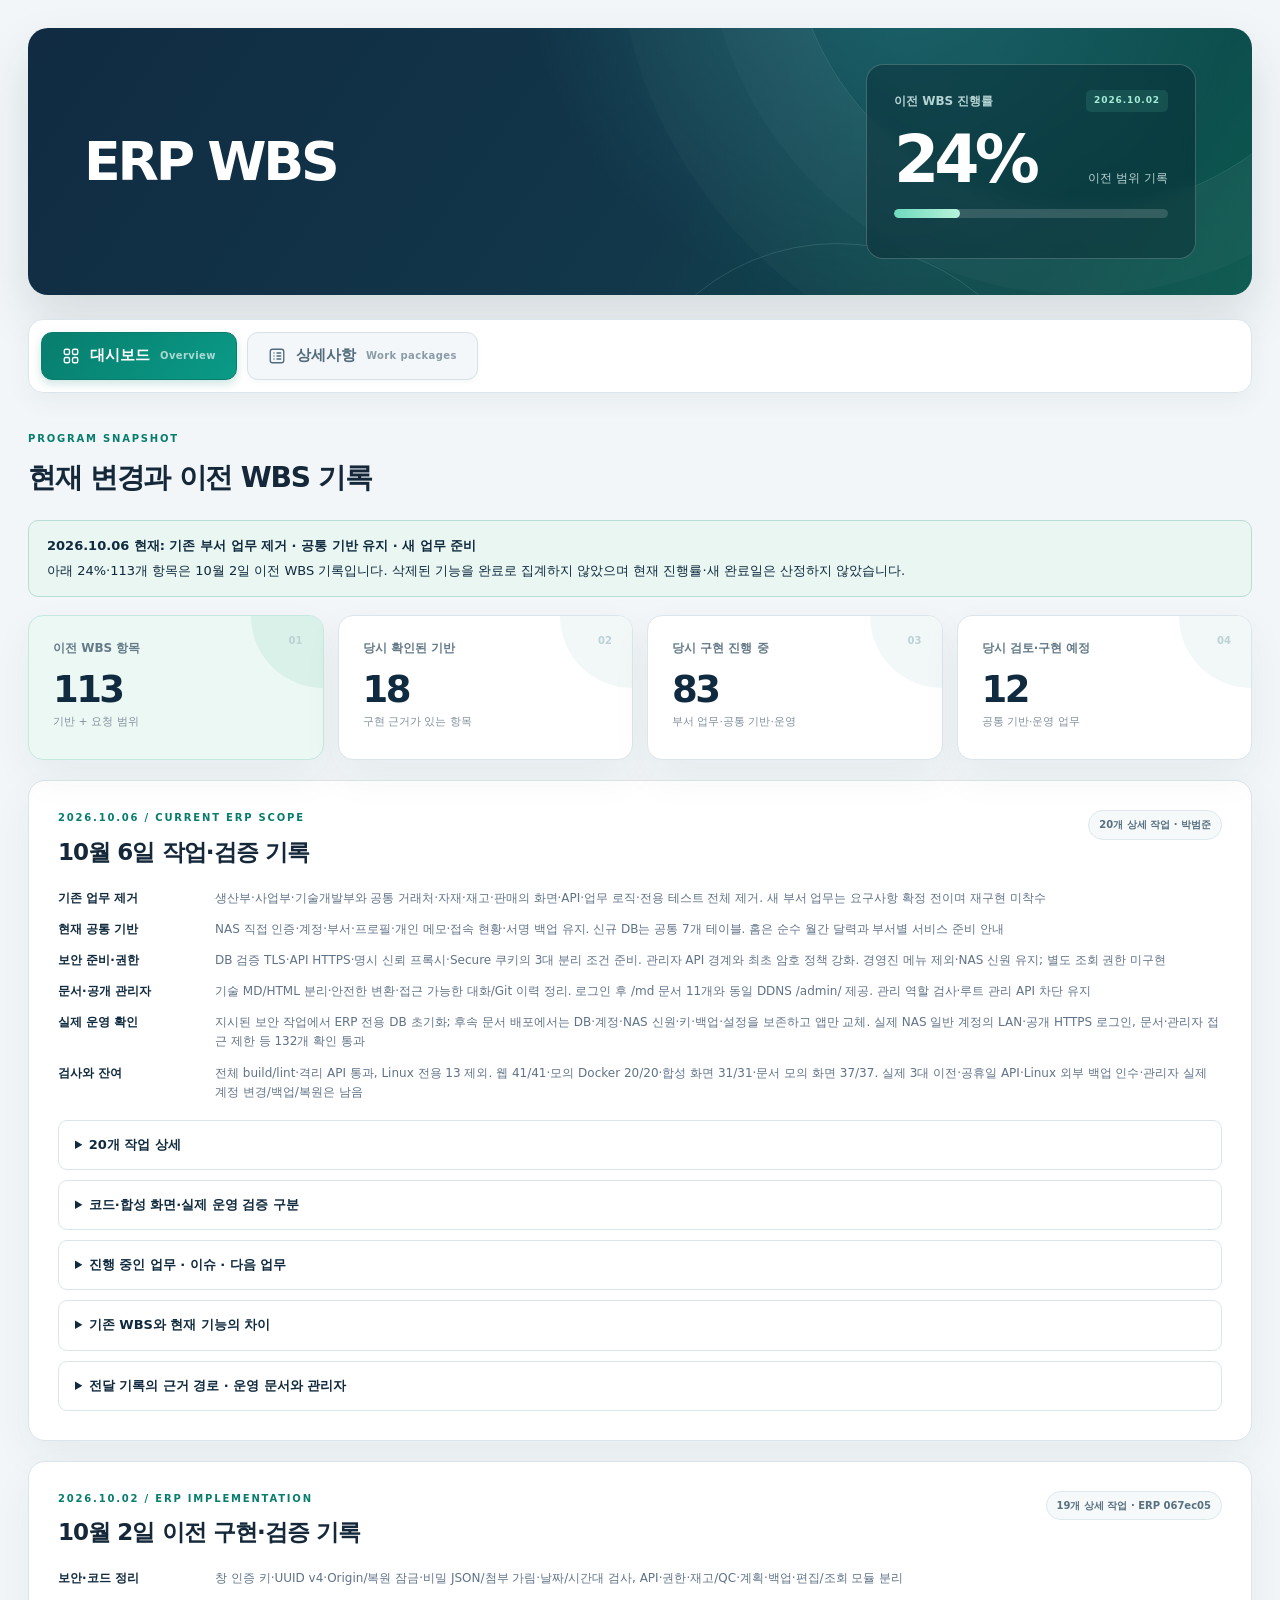
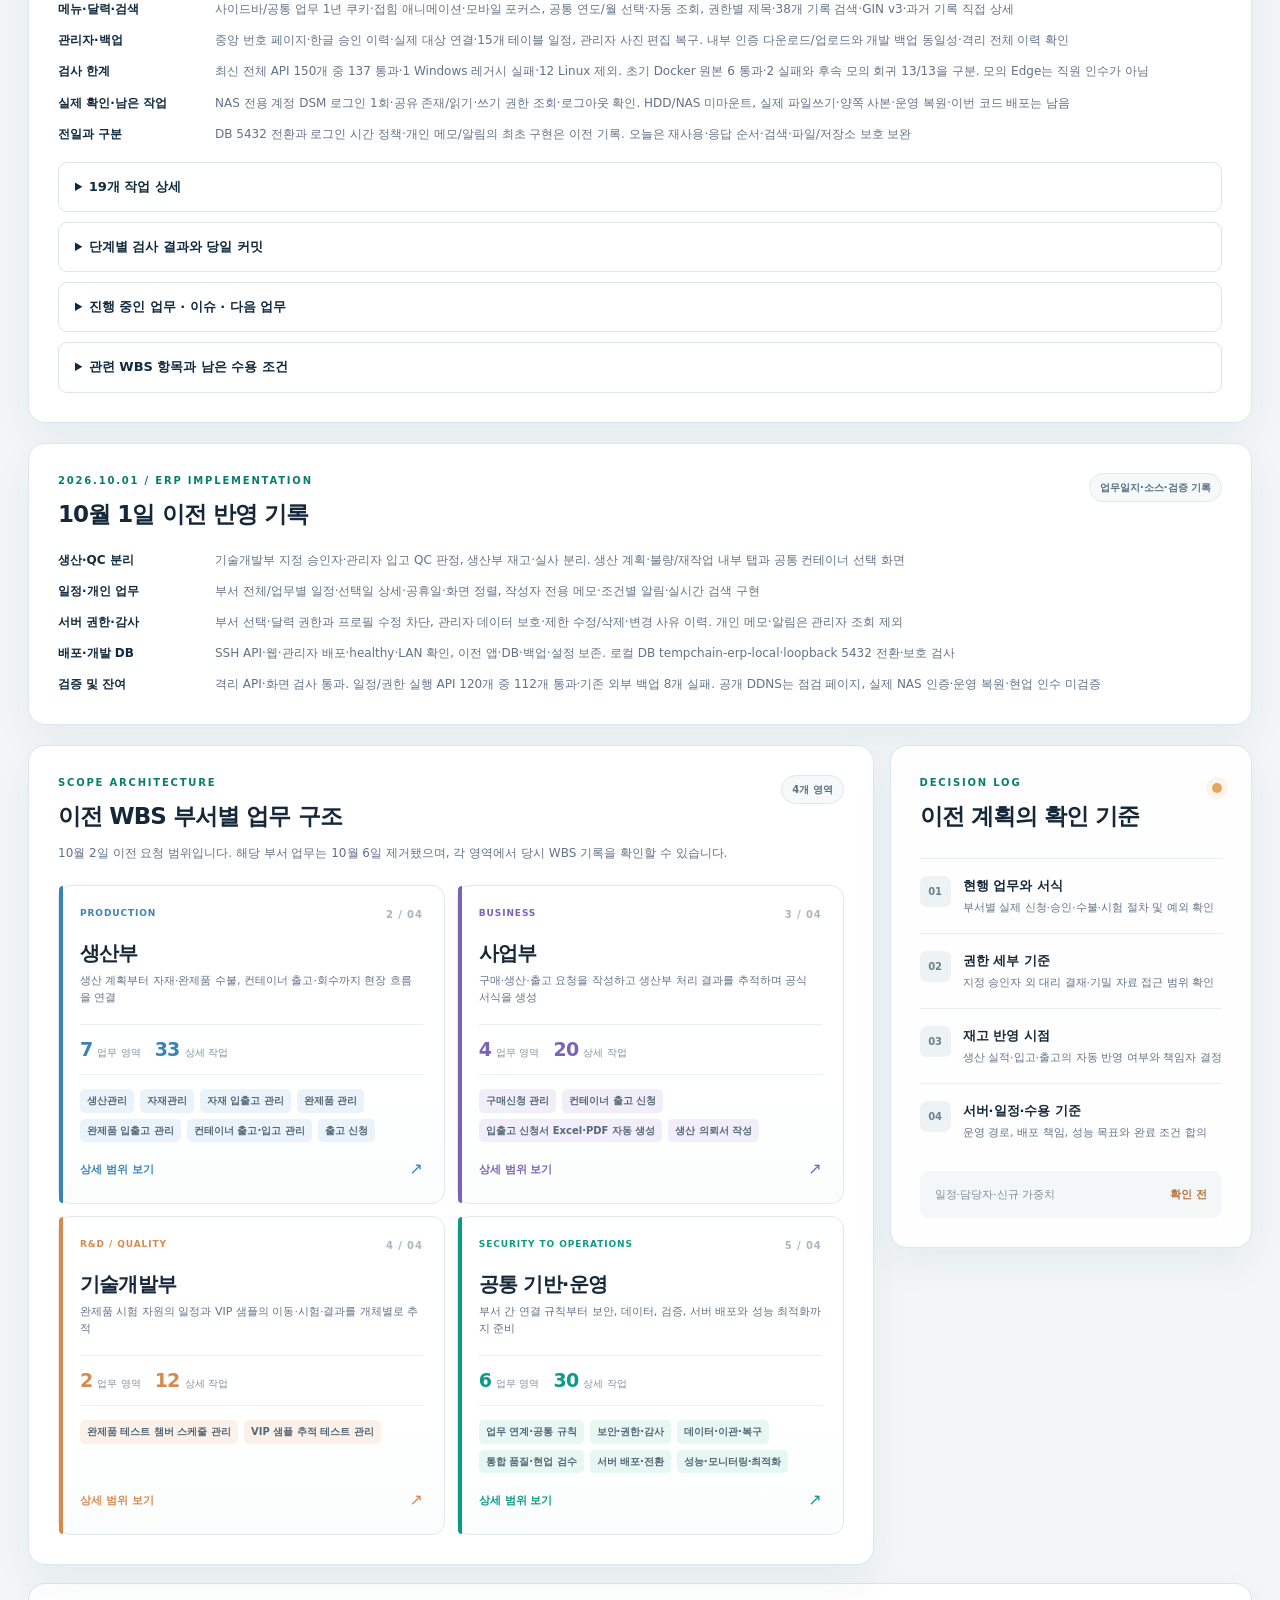
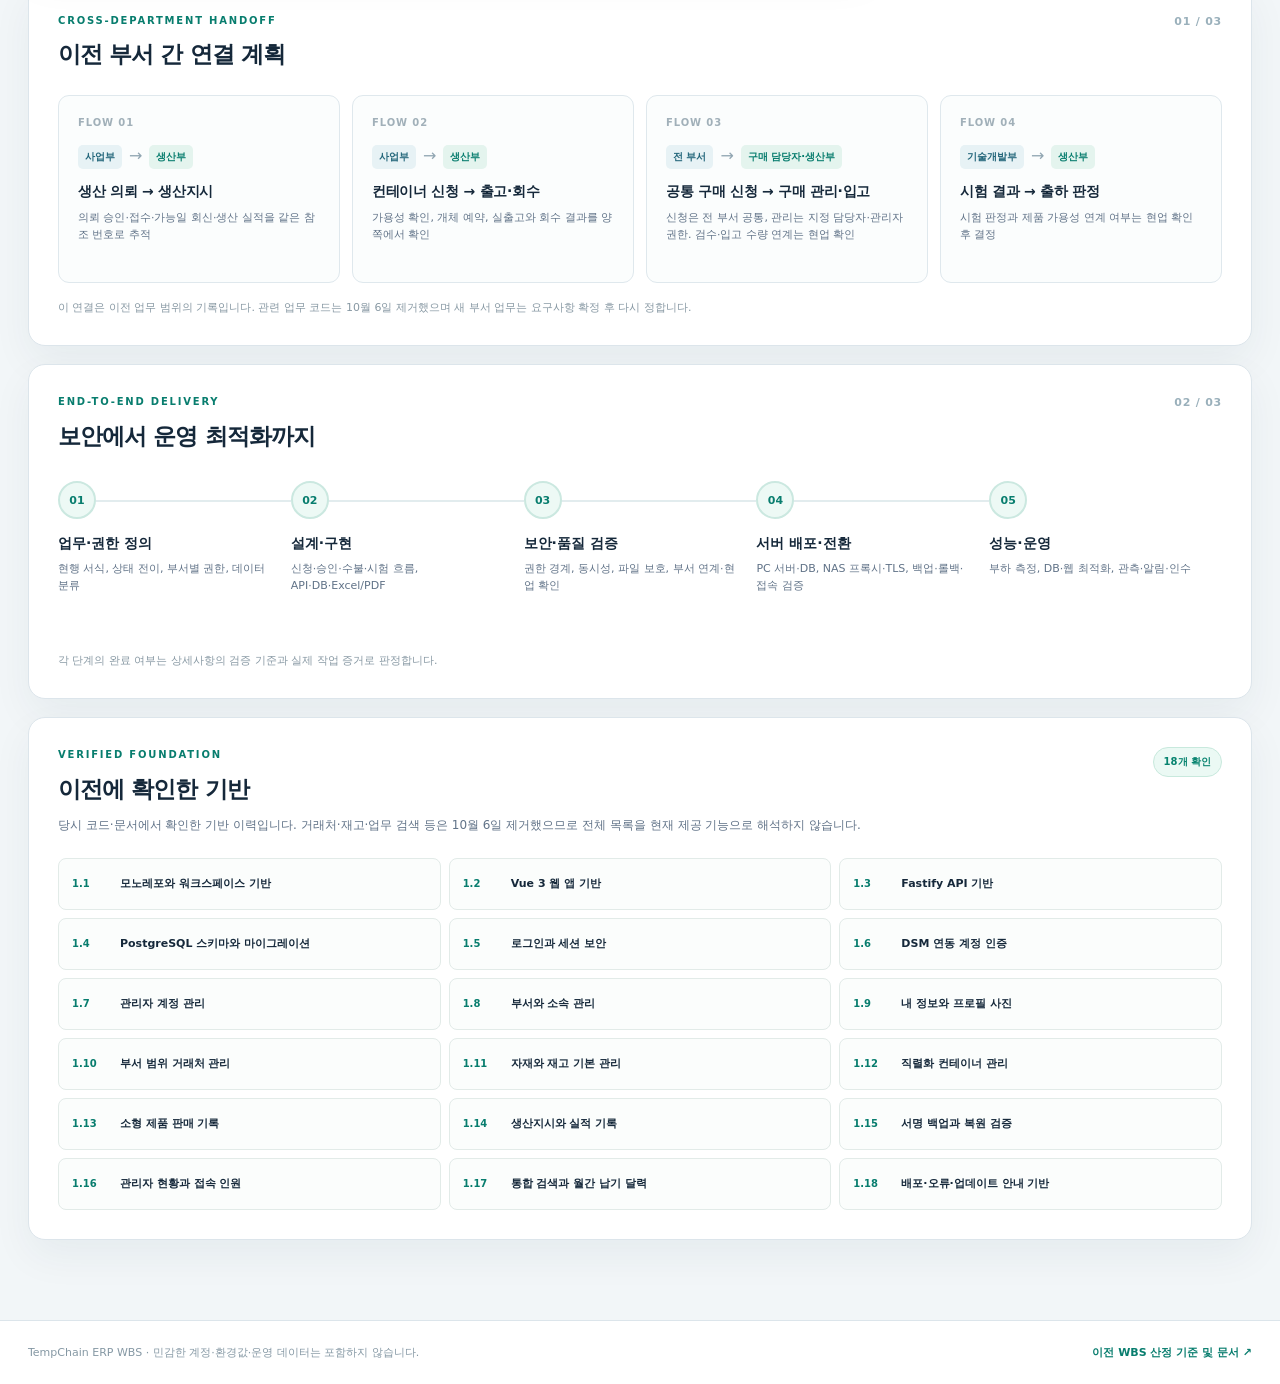
==== index.html @ 0f06e083 "Remove WBS top header and date rendering" ====
<!doctype html>
<html lang="ko">
<head>
  <meta charset="UTF-8">
  <meta name="viewport" content="width=device-width, initial-scale=1.0">
  <meta name="description" content="TempChain ERP WBS: 10월 6일 현재 공통 기능, 업무 제거, 보안·문서·공개 운영 검증과 이전 구축 이력">
  <title>TempChain ERP | ERP WBS</title>
  <link rel="stylesheet" href="./css/wbs.css">
  <style>
    .hero-copy { align-self: center; }
    .scope-change { margin: 0 0 18px; padding: 14px 18px; border: 1px solid #b9ddd4; border-radius: 10px; background: #e9f6f1; color: var(--navy); font-size: 13px; line-height: 1.7; }
    .scope-change strong { display: block; margin-bottom: 3px; }
    .october-record { display: grid; gap: 10px; margin-top: 18px; min-width: 0; }
    .october-record details { min-width: 0; border: 1px solid var(--line); border-radius: 9px; }
    .october-record summary { padding: 14px 16px; color: var(--navy); font-size: 13px; font-weight: 700; cursor: pointer; overflow-wrap: anywhere; }
    .october-record summary:hover { background: var(--canvas); }
    .october-record details[open] > summary { border-bottom: 1px solid var(--line); background: var(--canvas); }
    .october-record .record-body { min-width: 0; padding: 16px; color: var(--muted); font-size: 13px; line-height: 1.8; overflow-wrap: anywhere; }
    .october-record .record-task + .record-task { margin-top: 10px; }
    .october-record h2, .october-record h3 { margin: 22px 0 12px; color: var(--navy); font-size: 16px; }
    .october-record .record-body > :first-child { margin-top: 0; }
    .october-record ul, .october-record ol { padding-left: 22px; }
    .october-record li { margin: 7px 0; }
    .october-record code { padding: 2px 4px; border-radius: 4px; background: var(--canvas); font-size: .9em; }
    .october-record .record-table { max-width: 100%; overflow-x: auto; margin: 16px 0; border: 1px solid var(--line); border-radius: 6px; }
    .october-record table { width: 100%; min-width: 640px; border-collapse: collapse; }
    .october-record th, .october-record td { padding: 10px 12px; text-align: left; vertical-align: top; border-bottom: 1px solid var(--line); }
    .october-record th { background: var(--canvas); color: var(--navy); }
    @media (max-width: 600px) { .update-panel .panel-heading { flex-wrap: wrap; gap: 12px; } .october-record .record-body { padding: 12px; } .october-record summary { padding: 13px 12px; } }
  </style>
</head>
<body>
  <main class="shell">
    <section class="hero" aria-labelledby="page-title">
      <div class="hero-copy">
        <h1 id="page-title">ERP WBS</h1>
      </div>
      <div class="hero-progress" aria-label="이전 WBS 진행률 기록" title="2026-10-02 이전 업무 범위의 기록입니다. 10월 6일 기존 부서 업무를 제거했으며 새 요구사항 확정 전까지 현재 진행률을 재산정하지 않습니다.">
        <div class="hero-progress-top"><span>이전 WBS 진행률</span><span class="hero-status">2026.10.02</span></div>
        <div class="hero-progress-value"><strong id="progress-value">24%</strong><span>이전 범위 기록</span></div>
        <div id="progress-track" class="progress-track" role="progressbar" aria-label="10월 2일 이전 WBS 진행률" aria-valuemin="0" aria-valuemax="100" aria-valuenow="24"><span id="progress-bar" style="width: 24%"></span></div>
      </div>
    </section>

    <nav class="tab-nav" aria-label="페이지 탭">
      <div class="tab-list" role="tablist" aria-label="ERP WBS 화면">
        <button id="tab-dashboard" class="tab-button" type="button" role="tab" aria-selected="true" aria-controls="panel-dashboard" tabindex="0" data-tab="dashboard"><svg class="tab-icon" viewBox="0 0 24 24" fill="none" stroke="currentColor" stroke-width="1.8" aria-hidden="true"><rect x="3" y="3" width="7" height="7" rx="2"/><rect x="14" y="3" width="7" height="7" rx="2"/><rect x="3" y="14" width="7" height="7" rx="2"/><rect x="14" y="14" width="7" height="7" rx="2"/></svg>대시보드<span>Overview</span></button>
        <button id="tab-details" class="tab-button" type="button" role="tab" aria-selected="false" aria-controls="panel-details" tabindex="-1" data-tab="details"><svg class="tab-icon" viewBox="0 0 24 24" fill="none" stroke="currentColor" stroke-width="1.8" stroke-linecap="round" aria-hidden="true"><rect x="3" y="3" width="18" height="18" rx="3"/><path d="M8 8h.01M12 8h5M8 12h.01M12 12h5M8 16h.01M12 16h5"/></svg>상세사항<span>Work packages</span></button>
      </div>
    </nav>

    <section id="panel-dashboard" class="tab-panel" role="tabpanel" aria-labelledby="tab-dashboard">
      <div class="section-intro">
        <div><p class="eyebrow">PROGRAM SNAPSHOT</p><h2>현재 변경과 이전 WBS 기록</h2></div>
      </div>
      <div id="current-scope-notice" class="scope-change"><strong>2026.10.06 현재: 기존 부서 업무 제거 · 공통 기반 유지 · 새 업무 준비</strong>아래 24%·113개 항목은 10월 2일 이전 WBS 기록입니다. 삭제된 기능을 완료로 집계하지 않았으며 현재 진행률·새 완료일은 산정하지 않았습니다.</div>
      <section class="metric-grid" aria-label="10월 2일 이전 WBS 수치">
        <article class="metric-card metric-primary"><span class="metric-label">이전 WBS 항목</span><strong id="total-count">113</strong><small>기반 + 요청 범위</small><i aria-hidden="true">01</i></article>
        <article class="metric-card"><span class="metric-label">당시 확인된 기반</span><strong id="done-count">18</strong><small>구현 근거가 있는 항목</small><i aria-hidden="true">02</i></article>
        <article class="metric-card"><span class="metric-label">당시 구현 진행 중</span><strong id="progress-count">83</strong><small>부서 업무·공통 기반·운영</small><i aria-hidden="true">03</i></article>
        <article class="metric-card"><span class="metric-label">당시 검토·구현 예정</span><strong id="planned-count">12</strong><small>공통 기반·운영 업무</small><i aria-hidden="true">04</i></article>
      </section>

      <section id="update-october-sixth" class="panel-card update-panel" aria-labelledby="update-october-sixth-title">
        <div class="panel-heading"><div><p class="eyebrow">2026.10.06 / CURRENT ERP SCOPE</p><h2 id="update-october-sixth-title">10월 6일 작업·검증 기록</h2></div><span class="pill">20개 상세 작업 · 박범준</span></div>
        <ul class="update-list"><li><strong>기존 업무 제거</strong><span>생산부·사업부·기술개발부와 공통 거래처·자재·재고·판매의 화면·API·업무 로직·전용 테스트 전체 제거. 새 부서 업무는 요구사항 확정 전이며 재구현 미착수</span></li>
<li><strong>현재 공통 기반</strong><span>NAS 직접 인증·계정·부서·프로필·개인 메모·접속 현황·서명 백업 유지. 신규 DB는 공통 7개 테이블. 홈은 순수 월간 달력과 부서별 서비스 준비 안내</span></li>
<li><strong>보안 준비·권한</strong><span>DB 검증 TLS·API HTTPS·명시 신뢰 프록시·Secure 쿠키의 3대 분리 조건 준비. 관리자 API 경계와 최초 암호 정책 강화. 경영진 메뉴 제외·NAS 신원 유지; 별도 조회 권한 미구현</span></li>
<li><strong>문서·공개 관리자</strong><span>기술 MD/HTML 분리·안전한 변환·접근 가능한 대화/Git 이력 정리. 로그인 후 /md 문서 11개와 동일 DDNS /admin/ 제공. 관리 역할 검사·루트 관리 API 차단 유지</span></li>
<li><strong>실제 운영 확인</strong><span>지시된 보안 작업에서 ERP 전용 DB 초기화; 후속 문서 배포에서는 DB·계정·NAS 신원·키·백업·설정을 보존하고 앱만 교체. 실제 NAS 일반 계정의 LAN·공개 HTTPS 로그인, 문서·관리자 접근 제한 등 132개 확인 통과</span></li>
<li><strong>검사와 잔여</strong><span>전체 build/lint·격리 API 통과, Linux 전용 13 제외. 웹 41/41·모의 Docker 20/20·합성 화면 31/31·문서 모의 화면 37/37. 실제 3대 이전·공휴일 API·Linux 외부 백업 인수·관리자 실제 계정 변경/백업/복원은 남음</span></li></ul>
        <div class="october-record">
<details class="record-group"><summary>20개 작업 상세</summary><div class="record-body"><details class="record-task"><summary>1. 전 부서 업무 기능과 공통 업무 기능 제거</summary><div class="record-body"><ul>
<li>생산부·사업부·기술개발부의 기존 전용 업무 화면과 공통 거래처·자재·재고·판매 기능 전체 제거</li>
<li>메뉴를 감추는 방식에 그치지 않고 연결된 화면, 라우터, API 등록, 업무 로직, 입력·조회 보조 코드, 업무 타입 정의까지 정리</li>
<li>생산 자재·재고 이동·컨테이너·출고·주문·생산 결과, 생산 의뢰·출고 신청·구매 신청·구매 관리·실사·생산 계획·재작업 관련 코드 제거</li>
<li>기술개발의 챔버·VIP 샘플·예약·시험·품질 관련 화면과 처리 코드 제거</li>
<li>업무 문서·첨부·부서 결재·보고·업무 데이터 관리, 업무 검색·알림·업무 대시보드 및 업무 일정 연결 제거</li>
<li>제거한 기능에만 종속된 SQL·마이그레이션·검색 인덱스 생성·알림 배포와 전용 테스트 정리</li>
<li>기존 구현 이력과 현재 제공 기능의 차이를 문서에 반영하고, 삭제된 업무를 구현 완료 항목으로 다시 집계하지 않도록 현재 기준 명시</li>
</ul>
</div></details>
<details class="record-task"><summary>2. 공통 계정·인증·개인 기능 중심으로 ERP 구성 정리</summary><div class="record-body"><ul>
<li>로그인·로그아웃·프로필·계정·부서·개인 메모·현재 접속 현황·백업을 공통 기반으로 유지</li>
<li>일반 ERP와 독립 관리자 앱의 기능 범위를 재정리하고 관리 기능은 관리자 앱에서 제공</li>
<li>일반 사용자 응답에서 생산 권한·업무 공간 권한·결재자·구매 권한·거래처 부서 등 제거된 업무 전용 필드 삭제</li>
<li>관리자 홈에서 업무 처리 건수·거래처·생산 지표와 업무 달력 제거</li>
<li>관리자 홈을 현재 접속 인원·활성 계정·운영 부서 중심의 기본 운영 현황으로 정리</li>
<li>현재 접속 인원은 최근 활동 시간과 동일 계정 중복 제외 기준 유지</li>
<li>감사 기록 저장과 공통 세션 처리는 유지하고 업무 알림 자동 배포만 제거</li>
</ul>
</div></details>
<details class="record-task"><summary>3. 신규 DB 구조 축소와 기존 DB 시작 동작 보호</summary><div class="record-body"><ul>
<li>신규 ERP DB를 감사 기록, 부서, ERP 표식, 개인 메모, 스키마 이력, 세션, 사용자 등 공통 7개 테이블로 구성</li>
<li>계정용 부서 식별과 계정 마이그레이션을 업무 코드에서 분리</li>
<li>기본 부서의 이름·코드·시스템 식별자와 변경 제한을 계정 소속 관리 계약으로 유지</li>
<li>NAS 식별자·직급·그룹·관리자 지정 부서·프로필 이미지·최근 접속·개인 메모의 저장 구조 유지</li>
<li>제거한 업무 스키마를 신규 DB에 다시 만들지 않으면서 기존 스키마 버전 및 ERP 전용 표식 유지</li>
<li>앱 시작 과정에 기존 업무 테이블이나 알 수 없는 테이블을 자동 삭제하는 처리 추가 없음</li>
<li>ERP 전용 표식 없는 기존 스키마와 코드보다 최신인 스키마의 시작 거부 유지</li>
<li>기능 제거에 따른 코드 정리와 마스터가 별도로 지시한 운영 ERP DB 초기화를 구분해 기록</li>
</ul>
</div></details>
<details class="record-task"><summary>4. 서명된 기존 백업의 복원 호환 유지</summary><div class="record-body"><ul>
<li>삭제한 업무 테이블은 과거 서명 백업의 호환 검사에 필요한 이름 목록으로만 유지</li>
<li>호환 목록을 업무 화면·업무 스키마 생성·업무 마이그레이션 재도입에 사용하지 않도록 분리</li>
<li>기존 v8·v9 서명 백업의 필수 테이블 구성과 허용된 과거 모듈의 완전한 구성을 검사하는 계약 유지</li>
<li>일부 테이블만 있는 모듈, 알 수 없는 테이블, 다른 스키마, 중복 이름을 복원 대상으로 받아들이지 않는 검사 유지</li>
<li>복원 전 안전 백업, 서명·내용 해시·파일 크기·ERP 표식·활성 관리자·스키마 버전 검사 유지</li>
<li>복원 검증·개인 메모 구조 보완·세션 폐기·감사 기록을 같은 트랜잭션에서 처리하는 계약 유지</li>
<li>알 수 없는 외부 의존성을 연쇄 삭제하지 않고 복원 실패 시 롤백하는 구조 유지</li>
<li>내부 서명 키와 백업 비활성 상태에서도 필요한 DB 유지보수 잠금 유지</li>
</ul>
</div></details>
<details class="record-task"><summary>5. 같은 사내망의 DB·백엔드·프론트엔드 분리 보안 준비</summary><div class="record-body"><ul>
<li>향후 세 컴퓨터로 나누는 운영을 위한 분리 배포 설정과 보안 조건 추가</li>
<li>API의 HTTPS 인증서·키 경로를 검사하고 두 파일이 함께 제공되지 않거나 인증서가 잘못되면 시작 중단</li>
<li>API TLS의 최소 버전을 설정하고 DB를 열거나 마이그레이션하기 전에 인증서 유효성 검사</li>
<li>전달 헤더를 신뢰할 프록시는 명시한 사설 또는 loopback IP만 허용하고 기본값은 신뢰하지 않도록 구성</li>
<li>전체 대역·임의 호스트·공개 IP를 신뢰 프록시로 지정하는 설정 거부</li>
<li>PostgreSQL 연결은 인증서와 접속 대상 이름을 모두 검증하는 방식 지원</li>
<li>DB 연결 URL의 임의 호스트·사용자·포트 우회 및 중복 매개변수 거부</li>
<li>API 연결과 백업·복원 명령이 같은 검증된 DB 대상과 TLS 정책을 사용하도록 공통 연결 처리 적용</li>
<li>상속된 PostgreSQL 환경 설정이 백업 명령의 접속 대상을 바꾸지 않도록 정리</li>
<li>분리 모드에서는 DB 인증서 검증·API HTTPS·신뢰 프록시·Secure 쿠키·정확한 HTTPS Origin을 모두 요구</li>
<li>분리용 프록시 템플릿과 인증서·DB 접근·방화벽 적용 안내 작성</li>
<li>현재 실행기는 동일 Docker 호스트 기준이며 실제 세 PC 이전 완료와 구분</li>
</ul>
</div></details>
<details class="record-task"><summary>6. 초기 관리자 암호 정책과 관리 API 경계 강화</summary><div class="record-body"><ul>
<li>빈 DB의 초기 관리자에 적용되던 짧은 기본 암호 예외 제거</li>
<li>모든 초기 관리자 암호에 길이 정책 적용하고 로그인 ID 형식 검사 유지</li>
<li>초기 관리자 생성은 사용자 없는 DB에만 적용하고 재시작 시 기존 암호·비활성 상태를 덮어쓰지 않도록 유지</li>
<li>계정 조회·수정 및 부서 생성·수정 API를 관리자 전용 경로로 이동</li>
<li>일반 사용자에게 필요한 로그인 후 부서 목록 조회만 기존 공통 경로에 유지</li>
<li>API 진입과 변경 트랜잭션 안에서 관리자 권한 재확인 유지</li>
<li>마지막 활성 관리자 해제, 사용 중인 부서 비활성화 등 기존 관리 보호 유지</li>
<li>역할·활성·인증 방식 변경 시 전체 세션 폐기 유지</li>
<li>관리자 자신의 부서만 수정할 때 현재 편집 세션을 유지하는 기존 계약 유지</li>
<li>관리자 화면과 NAS 회귀 검사의 호출 경로를 변경된 관리 API 경계에 맞게 수정</li>
</ul>
</div></details>
<details class="record-task"><summary>7. 오류 페이지와 관리자 접근 제한 화면 정리</summary><div class="record-body"><ul>
<li>오류 페이지의 로고·카드 위치를 기존 로그인 화면과 맞추도록 수정</li>
<li>파랑·초록 배경, 왼쪽 흰 TEMPCHAIN 로고, 오른쪽 흰 카드의 데스크톱 배치 적용</li>
<li>좁은 화면에서는 카드를 중앙에 배치하고 카드 안 로고·여백·글자 크기 조정</li>
<li>오류 번호·짧은 제목·간단한 안내 위주로 문구 정리</li>
<li>반복된 설명·영문 보조 문구·불필요하게 긴 안내 제거</li>
<li>관리자 접근 제한 화면에도 같은 배치와 간결한 안내 적용</li>
<li>로그아웃 동작·실패 안내와 화면 접근성 유지</li>
<li>정적 오류 페이지와 관리자 접근 제한 화면의 데스크톱·경계 폭·모바일 배치 확인 기록 확보</li>
</ul>
</div></details>
<details class="record-task"><summary>8. 홈 월간 달력과 부서 선택 화면 구성</summary><div class="record-body"><ul>
<li>홈에 순수 월간 달력과 개인 메모를 함께 배치하고 좁은 화면에서는 한 열로 전환</li>
<li>연도·월 선택, 이전·다음 달 이동, 오늘 복귀, 선택 날짜 표시 제공</li>
<li>한국 시간 기준 오늘 표시와 앞뒤 달 날짜를 포함한 월간 표 구현</li>
<li>연도 범위 경계·월말·윤년 날짜를 처리하고 월 변경 시 선택일을 해당 월의 마지막 날짜에 맞게 보정</li>
<li>한국 자정·브라우저 다시 활성화·탭 표시 전환 때 오늘 표시 갱신</li>
<li>오늘·선택 날짜 상태, 날짜 버튼 설명, 선택 날짜 안내 및 이동 후 포커스 처리 적용</li>
<li>홈 및 공통 탐색에서 활성 부서를 선택해 부서 준비 화면으로 이동하도록 구성</li>
<li>부서 선택을 계정 소속 변경과 분리하고 계정 수정 API 호출 없이 화면 이동으로 처리</li>
<li>부서 화면에 부서 이름·선택 필드·“현재 서비스 준비 중입니다.” 안내 제공</li>
<li>존재하지 않거나 비활성인 부서의 직접 접속은 목록 확인 후 홈으로 이동</li>
<li>부서 목록 로딩·실패·재조회 상태 처리와 계정 전환 시 목록 초기화 적용</li>
<li>오래된 조회 응답이 다른 계정의 목록을 덮어쓰지 않도록 요청 세대 구분 적용</li>
<li>삭제한 업무 일정·생산 일정 API와 달력 연결 없음</li>
</ul>
</div></details>
<details class="record-task"><summary>9. 경영진 메뉴 제외와 NAS 신원 계약 보존</summary><div class="record-body"><ul>
<li>부서 탐색과 선택 목록에서 경영진 코드 및 경영진·경연진 이름 제외</li>
<li>이름 공백·문자 정규화와 코드 대소문자를 고려해 메뉴 필터 적용</li>
<li>실제 NAS CEO·CTO 계정·직급·신원·동기화 정보 유지</li>
<li>경영진 메뉴 제외를 계정 삭제나 NAS 인증 해제로 확대하지 않도록 구성</li>
<li>경영진 별도 조회 권한은 이번 변경에서 신설되지 않았음을 현재 상태에 명시</li>
</ul>
</div></details>
<details class="record-task"><summary>10. 요청된 ERP 전용 DB 초기화와 보안 작업 배포</summary><div class="record-body"><ul>
<li>마스터가 지시한 준비 단계의 ERP 전용 DB 전체 초기화 수행 기록 확인</li>
<li>초기화 후 DB 재시작과 공통 스키마 생성, DSM 계정 재등록 확인 기록 확보</li>
<li>다른 DB·클러스터 역할·NAS 자료·백업·서명 키·환경 설정·점검 서비스는 초기화 범위에서 제외</li>
<li>DB·API의 호스트 포트 미게시와 지정 LAN 관리자 바인딩 유지</li>
<li>공개 HTTPS 상태 확인, 인증 없는 세션 거부, 허용하지 않은 Origin·Host 차단 확인</li>
<li>제거된 업무 경로와 당시 공개하지 않던 관리 경로의 접근 차단 확인</li>
<li>이후 문서·관리자 후속 배포에서는 DB를 다시 초기화하지 않고 앱만 교체</li>
</ul>
</div></details>
<details class="record-task"><summary>11. NAS 직접 로그인 유지 및 지정 검증 계정 확인</summary><div class="record-body"><ul>
<li>보안 정비·초기화·앱 교체 과정에서 NAS 직접 인증 설정과 DSM 조회 계약 유지</li>
<li>NAS 계정 로그인은 실제 DSM 인증과 현재 계정 신원·그룹·활성 상태 재확인 흐름 유지</li>
<li>NAS 연동 실패를 로컬 암호 로그인으로 대체하지 않는 기존 계약 유지</li>
<li>시작·수동 동기화의 사용자·그룹·소속 조회, NAS UID·토큰 전달 및 관리자 지정 부서 보존 유지</li>
<li>지정된 기존 지정 NAS 일반 검증 계정 NAS 일반 계정으로 LAN과 NAS 역방향 프록시의 DDNS에서 실제 로그인 확인</li>
<li>로그인 후 세션 조회·화면 진입·새로고침·로그아웃 확인</li>
<li>운영 계정 목록과 검증 계정 존재 확인 기록 확보</li>
<li>입력 형식 오류는 강력 새로고침 후 사용자 로그인 성공으로 확인됐으며 개별 실패 필드는 미확보 상태로 기록</li>
<li>개별 입력 원인이나 NAS 설정 변경으로 해결한 문제라고 단정하지 않도록 정리</li>
</ul>
</div></details>
<details class="record-task"><summary>12. 문서 보관 범위 정리와 MD·HTML 폴더 분리</summary><div class="record-body"><ul>
<li>ERP 기술 안내의 중복·오래된 경로·현재 상태와 다른 설명 정리</li>
<li>프로젝트 기술 문서와 관계없는 사진·원시 출력·일일 업무일지 자료 정리</li>
<li>기술 문서 원본을 <code>erp-docs/md/</code>, 생성 HTML을 <code>erp-docs/html/</code>로 분리</li>
<li>인수인계·NAS 인증·배포·백업·보안·검증 안내의 경로와 상호 참조 갱신</li>
<li>현재 제공 기능 안내와 과거 업무 구현 기록을 구분해 유지</li>
<li>로컬 화면·검증 결과·이번 업무일지는 Git에서 제외되는 개발 자료 경로에 보관</li>
<li>환경 파일·암호·키·토큰·개인별 비공개 값은 기술 문서와 공개 결과에 포함하지 않도록 유지</li>
</ul>
</div></details>
<details class="record-task"><summary>13. 접근 가능한 프로젝트 대화와 Git 이력 기록</summary><div class="record-body"><ul>
<li>현재 접근 가능한 프로젝트 대화의 원제목·요청·결정·당시 결과·중단 또는 미검증·후속 변경을 대화 이력에 정리</li>
<li>접근 가능 범위를 명시하고 접근할 수 없는 대화나 삭제된 대화를 읽었다고 주장하지 않도록 작성</li>
<li>현재 로컬 Git의 모든 참조에서 중복 없는 커밋을 모아 메시지·본문·파일 변경 기록 정리</li>
<li>얕은 저장소 여부와 로컬 참조 범위를 구분하고 로컬에 없는 원격 커밋까지 확인한 것으로 확대하지 않도록 작성</li>
<li>과거 완료 보고와 현재 기능 제공 여부를 구분하고 삭제된 부서 업무의 과거 기록은 이력으로 유지</li>
<li>반복 갱신 가능한 Git 이력 생성 도구 추가</li>
<li>원시 대화 출력·사진·비공개 설정을 문서에 쌓지 않고 확인 가능한 작업 내용 위주로 정리</li>
</ul>
</div></details>
<details class="record-task"><summary>14. 안전한 Markdown 변환과 독립 HTML 문서 묶음 생성</summary><div class="record-body"><ul>
<li>제목·요약·갱신일·문서 목록·허용 목록과 문서별 HTML 생성 기능 추가</li>
<li>한글 제목 앵커, 중복 제목 구분, 표·코드 블록·본문 내부 이동 처리</li>
<li>같은 묶음의 문서 링크를 HTML 경로로 변환하고 본문 앵커 유지</li>
<li>삭제된 원본의 이전 생성 HTML을 제거해 오래된 문서 출력이 남지 않도록 처리</li>
<li>서버 없이 열 수 있는 목록·검색·스타일 포함 HTML 묶음 구성</li>
<li>원시 HTML은 실행하지 않고 문자로 표시하며 위험 주소·이미지·자격 증명 포함 링크 차단</li>
<li>문서 허용 목록 밖의 소스·환경 파일 상대 경로는 실행 가능한 링크로 제공하지 않도록 처리</li>
<li>외부 링크의 새 창 보호와 오프라인 검색 스크립트의 콘텐츠 보안 정책 적용</li>
<li>전체 빌드에서 문서 생성 후 API·웹·관리자 빌드가 이어지도록 연결</li>
</ul>
</div></details>
<details class="record-task"><summary>15. 로그인 후 문서를 읽는 API 구현</summary><div class="record-body"><ul>
<li>문서 목록과 개별 HTML을 기존 ERP 로그인 세션으로 제공하는 읽기 전용 API 추가</li>
<li>생성 manifest에 등록된 문서만 제공하고 임의 파일 이름·확장자·경로 이탈 요청 거부</li>
<li>파일 이름 형식·크기·일반 파일 여부·심볼릭 링크·실제 생성 폴더 위치 확인</li>
<li>문서 목록 누락·손상과 문서 없음의 응답을 구분하고 내부 서버 경로 노출 방지</li>
<li>HTML 응답에 실행 제한 보안 정책과 캐시하지 않는 응답 적용</li>
<li>MD 원본·Git·환경 설정을 정적 공개하지 않고 생성 HTML만 인증 API로 제공</li>
<li>문서 응답 갱신일의 빈 값 처리 계약을 API·화면에 맞춰 정리</li>
</ul>
</div></details>
<details class="record-task"><summary>16. ERP 문서 목록·본문·검색·목차 화면 구현</summary><div class="record-body"><ul>
<li>ERP 메뉴와 <code>/md</code> 경로에 로그인 후 문서 열람 화면 추가</li>
<li>로그인 전 문서 접속 시 로그인으로 이동하고 성공 후 요청한 문서 경로로 복귀</li>
<li>문서 제목·요약·갱신일을 카드로 제공하고 제목·요약 검색 구현</li>
<li>문서 선택·목록 복귀·본문 목차·제목 이동·문서 간 내부 링크 이동 구현</li>
<li>문서 이동과 새로고침 때 기존 창 인증 키 유지</li>
<li>본문에서 허용된 문서 영역만 추출하고 스크립트·폼·iframe·이미지·위험 속성 제거</li>
<li>링크와 내부 문서 이름 재검사, 목차 이동 뒤 제목 포커스 적용</li>
<li>긴 표·코드는 본문 내부에서 스크롤하고 모바일 문서 목록은 접고 펼치는 방식 적용</li>
<li>연속 요청·계정 변경의 이전 응답을 취소 또는 무효화해 잘못된 본문 표시 방지</li>
<li>로그인 만료 응답을 공통 세션 종료 흐름으로 연결</li>
</ul>
</div></details>
<details class="record-task"><summary>17. 동일 DDNS의 독립 관리자 앱 진입 구성</summary><div class="record-body"><ul>
<li>기존 NAS DDNS의 <code>/admin/</code>에서 독립 관리자 앱에 접속하도록 웹 프록시 연결</li>
<li><code>/admin</code> 접속은 쿼리를 유지해 <code>/admin/</code>으로 이동</li>
<li>접두사 아래 요청을 별도 관리자 컨테이너로 전달하고 앱 내부 경로에 맞게 접두사 처리</li>
<li>관리자 라우터·진입 HTML·정적 자산의 기준 경로를 DDNS와 기존 LAN 진입에 맞게 분기</li>
<li>깊은 관리자 경로 직접 접속과 새로고침에서 자산을 읽을 수 있도록 빌드 구성 변경</li>
<li>공통 JSON API 및 백업 업로드·다운로드 경로를 공개 관리자 접두사에 맞게 적용</li>
<li>관리자 인증 쿠키의 경로를 접두사에 맞게 바꾸고 HTTPS Secure·HttpOnly·SameSite 정책 유지</li>
<li>공개 루트 관리 API 차단과 관리자 접두사 API의 로그인·관리자 역할 검사 유지</li>
<li>기존 관리자 호스트 포트를 loopback·지정 LAN 바인딩 범위에 그대로 유지</li>
</ul>
</div></details>
<details class="record-task"><summary>18. 문서 포함 이미지와 설정 보존 배포 도구 구성</summary><div class="record-body"><ul>
<li>Docker 문서 빌드 단계에서 MD를 변환하고 최종 API 이미지에는 생성 HTML만 포함</li>
<li>로컬 검증 산출물·자격 증명이 이미지에 들어가지 않도록 Docker 제외 범위 유지</li>
<li>API·관리자·웹을 대상으로 사전 점검·실제 교체·실패 복구를 수행하는 배포 도구 작성</li>
<li>NAS 활성·기존 앱 정상 상태·교체 이미지·환경 이름·마운트·네트워크·보안 옵션·포트 확인</li>
<li>기존 환경·마운트·보안 옵션·포트를 복제하고 예상하지 않은 새 환경이나 자동 볼륨은 거부</li>
<li>이전 앱을 복구용으로 보존하고 API·관리자·웹의 정상 상태를 순서대로 확인하도록 처리</li>
<li>새 앱 실패 시 이전 앱의 이름·네트워크·재시작 정책을 되돌리는 복구 흐름 구현</li>
<li>원격 복구 자료의 접근 권한 제한과 출력에 비공개 Docker 상세가 섞이지 않는 처리 적용</li>
<li>Docker 기본값 표현 차이는 같은 정책에 한해 정규화하고 마운트 배열 순서는 내용 전체를 비교하면서 정렬</li>
<li>검증 문서에 초기 교체 중단·이전 앱 복구·후속 사전 비교 중단과 재배포 경위 기록</li>
</ul>
</div></details>
<details class="record-task"><summary>19. 문서·공개 관리자 SSH 배포와 실제 공개 로그인 검증</summary><div class="record-body"><ul>
<li>SSH 서버의 문서 포함 API·독립 관리자·ERP 웹 앱 교체와 정상 상태 확인 기록 확보</li>
<li>NAS 역방향 프록시를 통과하는 실제 공개 HTTPS 주소에서 지정 지정 NAS 일반 검증 계정 계정 로그인 수행</li>
<li>문서 목록·본문·검색·내부 이동·목차·새로고침·창 인증 키 유지 확인</li>
<li>데스크톱·모바일 문서 화면에서 본문 가로 넘침 없음 확인</li>
<li>DDNS 관리자 루트·직접 하위 경로·실제 자산 제공 및 기존 LAN 관리자 진입 확인</li>
<li>관리자 접두사 로그인·세션 조회는 성공하고 일반 계정의 관리자 화면·관리 API 접근 거부 확인</li>
<li>공개 ERP·관리자 쿠키의 보안 속성과 각 경로 범위 확인</li>
<li>비인증 문서·관리 API 거부, 공개 루트 관리 API 차단, 로그아웃 후 문서 접근 거부 확인</li>
<li>최종 API 교체 후 운영에서 제공하는 모든 문서 HTML과 최종 로컬 생성 HTML의 동일성 확인</li>
<li>이 배포에서는 DB와 점검 서비스를 교체하지 않고 기존 DB·계정·NAS 신원·마운트·포트 설정 보존 확인 기록 확보</li>
<li>관리자 권한의 실제 계정 변경·백업·복원 운영 검증은 이번 일반 계정 확인 범위에 포함하지 않도록 구분</li>
</ul>
</div></details>
<details class="record-task"><summary>20. 코드·화면·보안 검사 결과와 운영 확인 범위 정리</summary><div class="record-body"><ul>
<li>오늘 수행된 전체 빌드·정적 검사·격리 DB API 회귀·웹 회귀·Docker 실행기 회귀 통과 기록 확인</li>
<li>제거 업무 경로 차단, 관리 API 권한, 초기 관리자 정책, 공통 스키마, 기존 데이터 시작 시 보존 검사 범위 정리</li>
<li>기존 NAS 계정·세션·개인 메모·서명 백업 호환과 복원 실패 롤백 회귀 기록 정리</li>
<li>문서 변환의 위험 링크·원시 HTML·이미지·문서 경로·내부 앵커 및 오프라인 묶음 검사 기록 정리</li>
<li>합성 계정 화면 검사와 실제 NAS 계정 공개 로그인 확인을 구분해 기록</li>
<li>Windows에서 적용되지 않는 Linux 외부 백업 성공 검사는 제외하고 Windows의 안전 거부 검사 유지</li>
<li>의존성 갱신과 전체·운영 의존성 취약점 검사 결과 정리</li>
<li>업무일지 작성 과정에서는 서비스를 시작·중지하거나 테스트·운영 배포를 다시 수행하지 않고 기존 결과와 소스 대조</li>
</ul>
</div></details></div></details>
<details class="record-group"><summary>코드·합성 화면·실제 운영 검증 구분</summary><div class="record-body"><p>아래 수치는 전달된 10월 6일 검증 기록입니다. 격리·합성 검사와 실제 NAS 일반 계정 확인을 구분하며 합산하지 않습니다. 이번 WBS 반영 중 ERP 서비스를 변경하거나 운영 검사를 재실행하지 않았습니다.</p><div class="record-table" role="region" aria-label="10월 6일 검증·WBS 대응 표" tabindex="0"><table>
<thead>
<tr>
<th>검사</th>
<th>결과·범위</th>
</tr>
</thead>
<tbody><tr>
<td>전체 <code>npm run build</code>·<code>npm run lint</code></td>
<td>API·웹·관리자 통과</td>
</tr>
<tr>
<td>Windows/scott 격리 PostgreSQL API</td>
<td>문서 API 회귀를 포함한 전체 <code>npm test</code> 통과·Linux 전용 13 제외</td>
</tr>
<tr>
<td><code>npm run test:web</code></td>
<td>41/41 통과; DDNS 관리자 JSON·백업 경로 회귀 포함</td>
</tr>
<tr>
<td><code>npm run test:docker</code></td>
<td>20/20 통과; 모의 Docker와 템플릿 검사</td>
</tr>
<tr>
<td>의존성 감사</td>
<td>전체·운영 의존성 취약점 0건; <code>source-map-js</code> 1.2.2 반영</td>
</tr>
<tr>
<td>Edge 합성 계정·API 화면</td>
<td>31/31 통과; 홈 달력·부서 선택·경영진 제외·모바일·지연 응답 확인</td>
</tr>
<tr>
<td>오류 화면</td>
<td>정적 HTML 16개와 관리자 접근 제한 배치 확인; 1440·901·900·390·320px</td>
</tr>
<tr>
<td>문서 HTML 생성기</td>
<td>위험 링크·원시 HTML·이미지·내부 문서 링크·오프라인 묶음 5/5 통과</td>
</tr>
<tr>
<td>문서 Edge 모의 화면</td>
<td>37/37 통과; 문서 11개·검색·목차·내부 이동·탭 인증·401·1440/390/320px·오프라인 HTML</td>
</tr>
<tr>
<td>문서·관리자 공개 HTTPS 실제 Edge</td>
<td>132개 확인 통과·JS 오류 0; 지정 지정 NAS 일반 검증 계정 NAS 일반 계정 사용</td>
</tr>
</tbody></table></div>
<p>실제 공개 확인은 일반 계정의 문서 열람·접두사 로그인·세션·관리자 권한 거부·쿠키·로그아웃 범위입니다. 관리자 권한의 실제 계정 변경·백업 생성·복원은 포함하지 않았습니다. 실패한 로그인 입력 필드는 미확보이며 원인을 특정한 수정으로 단정하지 않습니다.</p><p>초기 설정 비교 중단과 이전 앱 복구, 마운트 배열 순서 비교 중단 후 재배포 경위는 기록돼 있습니다. 최초 시도의 전용 원시 로그는 이번 조사에서 재확보하지 않았습니다. 후속 배포는 DB와 점검 서비스를 교체하지 않았습니다.</p></div></details>
<details class="record-group"><summary>진행 중인 업무 · 이슈 · 다음 업무</summary><div class="record-body"><h2>진행 중인 업무</h2>
<ul>
<li>업무명: 같은 사내망의 DB·백엔드·프론트엔드 실제 분리 운영<ul>
<li>진행 내용: 분리 모드의 보안 조건·검증된 TLS 연결·프록시 템플릿 준비. 실제 세 PC 이전, 대상 IP·인증서·방화벽 및 독립 실행기 적용은 미완료</li>
<li>진행률: 미산정</li>
</ul>
</li>
<li>업무명: 대한민국 공휴일 API 및 월간 달력 반영<ul>
<li>진행 내용: 공식 API 데이터를 월 단위로 점검·수집해 달력에 반영하는 방향만 정리. API 키 설정·수집 구현·캐시·예약 실행·실제 공휴일 표시는 미구현</li>
<li>진행률: 미산정</li>
</ul>
</li>
<li>업무명: Linux HDD·NAS 외부 백업 운영 인수<ul>
<li>진행 내용: 기존 Linux 전용 경로·서명 키 계약 유지. 실제 마운트·외부 사본 생성·복원 현장 확인은 미완료</li>
<li>진행률: 미산정</li>
</ul>
</li>
<li>업무명: 관리자 권한의 실제 운영 동작 확인<ul>
<li>진행 내용: 공개 관리자 진입과 일반 계정 접근 제한 확인. 관리자 계정의 실제 계정 수정·백업 생성·복원은 이번 운영 검증 범위 밖</li>
<li>진행률: 미산정</li>
</ul>
</li>
<li>업무명: 새 부서 업무 요구사항 확정<ul>
<li>진행 내용: 기존 업무 전체 제거 후 부서별 서비스 준비 안내 제공. 새 업무는 요구사항 확정 전이며 기능 재구현은 미착수</li>
<li>진행률: 미산정</li>
</ul>
</li>
</ul>
<h2>이슈 및 확인 사항</h2>
<ul>
<li>오늘 주요 성과는 기존 업무 제거와 공통 기반·보안·문서 공개 구성 정비이며, 삭제된 부서 업무의 구현 완료나 운영 인수 완료로 평가 불가</li>
<li>이전 WBS의 업무 구현 상태·진행률은 현재 제공 기능과 대조 필요. 제거된 기능과 미구현 공휴일·실제 세 PC 이전을 신규 완료로 집계 불가</li>
<li>보안 작업 때 지시된 ERP DB 초기화와 후속 문서 배포의 DB 보존은 서로 다른 작업. 앱 시작·일반 앱 교체가 DB 초기화를 수행하는 정책 아님</li>
<li>앞으로 DB 보존 시작 지시가 내려오면 해당 정책 전환 필요. 이번 정리로 NAS·다른 DB·서명 키·기존 백업까지 임의 초기화하는 권한 확장 없음</li>
<li>NAS 로그인은 직접 DSM 인증을 계속 사용하며 연동 실패 시 로컬 로그인 대체 없음</li>
<li>로그인 입력 오류의 개별 요청 필드가 확보되지 않아 원인을 특정한 코드 수정 완료로 기록 불가</li>
<li>공개 관리자 접속 허용 이후 결과는 문서·관리자 후속 검증으로 판단. 그 이전 공개 관리자 차단 결과와 시간 순서 구분 필요</li>
<li>과거 대화 이력은 당시 보고 내용의 정리이며 해당 과거 작업 전체를 오늘 독립 재검증한 결과 아님</li>
<li>배포 비교 중단·자동 복구 경위는 현재 소스와 검증 문서에 기록돼 있으나, 해당 최초 시도의 전용 원시 로그는 이번 조사에서 재확보하지 않음</li>
<li>분리 호스트 프록시 템플릿은 현재 단일 PC의 공개 관리자 연결과 구성이 달라 실제 이전 전에 관리 경로 검토 필요</li>
<li>Linux 전용 백업 검사를 Windows에서 제외한 결과는 실제 NAS·HDD 백업 성공 또는 운영 복원 성공의 근거 아님</li>
<li>코드 검사, 합성 화면 검사, 실제 일반 계정 로그인, 실제 관리자 변경·현장 인수의 완료 범위를 구분해 유지</li>
</ul>
<h2>다음 업무</h2>
<ul>
<li>확정된 세 PC의 주소·인증서·DB 계정·네트워크 접근 조건을 기준으로 실제 분리 실행과 연결 검증 진행</li>
<li>분리 운영 전 공개 문서·관리자 경로, 프록시 전달 헤더와 인증 쿠키의 동일 동작 확인</li>
<li>공휴일 API 이용 설정 후 월간 수집·저장·달력 반영 구현</li>
<li>Linux의 실제 외부 저장 경로에서 서명 키 보존·사본 생성·복원 절차 인수</li>
<li>별도 관리자 운영 확인 범위를 정한 뒤 실제 계정·백업 작업 검증</li>
<li>새 부서 업무는 요구사항과 우선순위 확정 후 구현 착수</li>
<li>WBS와 박범준 업무현황에 이번 상세 기록을 반영하면서 삭제·준비·완료·미검증 상태 구분</li>
</ul>
</div></details>
<details class="record-group"><summary>기존 WBS와 현재 기능의 차이</summary><div class="record-body"><p>기존 WBS 데이터의 상태·완료일·가중치·진행률은 변경하지 않았습니다. 기존 24%와 113개 항목은 10월 2일 이전 범위의 기록이며, 현재 기능의 완료율로 사용하지 않습니다.</p><div class="record-table" role="region" aria-label="10월 6일 검증·WBS 대응 표" tabindex="0"><table>
<thead>
<tr>
<th>기존 WBS 범위</th>
<th>10월 6일 현재 반영 내용</th>
<th>남은 확인 / 집계 방식</th>
</tr>
</thead>
<tbody><tr>
<td>2.x 생산부 · 3.x 사업부 · 4.x 기술개발부</td>
<td>기존 업무 화면·API·로직·전용 테스트 제거; 부서별 준비 안내만 제공</td>
<td>이전 구현은 이력으로 보존. 새 업무 요구사항 미확정·재구현 미착수; 제거를 구현 완료로 집계하지 않음</td>
</tr>
<tr>
<td>1.x 기존 기반 · 5.1 공통 연계</td>
<td>거래처·자재·재고·판매·업무 검색·알림·일정 제거. 인증·계정·부서·메모·접속·백업 유지</td>
<td>기존 기반 18개 모두가 현재 제공되는 기능이라는 의미가 아님. 새 기능 범위 재정의 필요</td>
</tr>
<tr>
<td>5.2.2 / 5.2.3 / 5.2.4 보안·세션·입력</td>
<td>관리자 API 경계·최초 관리자 암호 정책·공통 인증 보존. 실제 NAS 일반 계정 로그인과 접근 제한 확인</td>
<td>경영진 별도 조회 권한 미구현; 관리자 계정의 실제 변경 작업은 이번 운영 검증 범위 밖</td>
</tr>
<tr>
<td>5.3.2 / 5.3.4 DB·복원</td>
<td>신규 공통 7개 테이블·기존 DB 시작 보호·서명 v8/v9 복원 호환. 지시된 ERP DB 초기화 후 후속 앱 교체에서는 DB 보존</td>
<td>Linux HDD/NAS 실제 마운트·사본·운영 복원 현장 인수 미완료</td>
</tr>
<tr>
<td>5.4.1 회귀 · 5.5 서버·배포</td>
<td>격리 API·합성 화면·Docker 회귀와 실제 공개 HTTPS 문서·관리자 접근 검사 구분. 설정 보존 앱 교체 확인</td>
<td>모의 Docker는 실제 3대 이전 성공이 아님. 최초 중단·복구원시 로그는 이번 조사에서 재확보하지 않음</td>
</tr>
<tr>
<td>신규 요구사항 검토</td>
<td>홈 순수 월간 달력·로그인 후 /md·동일 DDNS /admin/ 구현·확인</td>
<td>공휴일 API·월간 수집 미구현. 3대 PC 이전·인증서·방화벽·독립 실행기 미완료. 신규 WBS 번호·가중치·완료일 미산정</td>
</tr>
</tbody></table></div>
</div></details>
<details class="record-group"><summary>전달 기록의 근거 경로 · 운영 문서와 관리자</summary><div class="record-body"><h2>관련 파일 및 링크</h2>
<ul>
<li><span>현재 구현·운영 인수인계 <code>erp-docs/md/AI_HANDOFF.md</code></span></li>
<li><span>오늘 코드·화면·SSH·공개 로그인 검증 기록 <code>erp-docs/md/VALIDATION.md</code></span></li>
<li><span>세 PC 분리 보안 준비와 미완료 범위 <code>erp-docs/md/SPLIT_HOST_SECURITY.md</code></span></li>
<li><span>공통 DB와 초기 관리자 정책 <code>erp-api/src/database.ts</code></span></li>
<li><span>관리 계정·부서 API <code>erp-api/src/accounts.ts</code></span></li>
<li><span>홈 월간 달력 <code>erp-web/apps/web/src/components/HomeCalendar.vue</code></span></li>
<li><span>문서 생성 및 링크 안전 처리 <code>scripts/build-docs.mjs</code></span></li>
<li><span>로그인 후 문서 제공 API <code>erp-api/src/documentation.ts</code></span></li>
<li><span>ERP 문서 열람 화면 <code>erp-web/apps/web/src/views/DocumentationView.vue</code></span></li>
<li><span>DDNS 문서·관리자 웹 프록시 <code>erp-web/deploy/pc/nginx.conf.template</code></span></li>
<li><span>앱 교체와 복구 도구 <code>scripts/deploy-apps.py</code></span></li>
<li><span>프로젝트 대화 이력 <code>erp-docs/md/HISTORY_CONVERSATIONS.md</code></span> · <span>로컬 Git 이력 <code>erp-docs/md/HISTORY_GIT.md</code></span></li>
<li>운영 문서: <a href="https://tempchain.myds.me/md" target="_blank" rel="noopener noreferrer">https://tempchain.myds.me/md</a></li>
<li>운영 관리자: <a href="https://tempchain.myds.me/admin/" target="_blank" rel="noopener noreferrer">https://tempchain.myds.me/admin/</a></li>
</ul>
</div></details>
        </div>
      </section>

      <section class="panel-card update-panel" aria-labelledby="update-october-second-title">
        <div class="panel-heading"><div><p class="eyebrow">2026.10.02 / ERP IMPLEMENTATION</p><h2 id="update-october-second-title">10월 2일 이전 구현·검증 기록</h2></div><span class="pill">19개 상세 작업 · ERP 067ec05</span></div>
        <ul class="update-list">
          <li><strong>보안·코드 정리</strong><span>창 인증 키·UUID v4·Origin/복원 잠금·비밀 JSON/첨부 가림·날짜/시간대 검사, API·권한·재고/QC·계획·백업·편집/조회 모듈 분리</span></li>
          <li><strong>메뉴·달력·검색</strong><span>사이드바/공통 업무 1년 쿠키·접힘 애니메이션·모바일 포커스, 공통 연도/월 선택·자동 조회, 권한별 제목·38개 기록 검색·GIN v3·과거 기록 직접 상세</span></li>
          <li><strong>관리자·백업</strong><span>중앙 번호 페이지·한글 승인 이력·실제 대상 연결·15개 테이블 일정, 관리자 사진 편집 복구. 내부 인증 다운로드/업로드와 개발 백업 동일성·격리 전체 이력 확인</span></li>
          <li><strong>검사 한계</strong><span>최신 전체 API 150개 중 137 통과·1 Windows 레거시 실패·12 Linux 제외. 초기 Docker 원본 6 통과·2 실패와 후속 모의 회귀 13/13을 구분. 모의 Edge는 직원 인수가 아님</span></li>
          <li><strong>실제 확인·남은 작업</strong><span>NAS 전용 계정 DSM 로그인 1회·공유 존재/읽기·쓰기 권한 조회·로그아웃 확인. HDD/NAS 미마운트, 실제 파일쓰기·양쪽 사본·운영 복원·이번 코드 배포는 남음</span></li>
          <li><strong>전일과 구분</strong><span>DB 5432 전환과 로그인 시간 정책·개인 메모/알림의 최초 구현은 이전 기록. 오늘은 재사용·응답 순서·검색·파일/저장소 보호 보완</span></li>
        </ul>
        <div class="october-record">
          <details class="record-group"><summary>19개 작업 상세</summary><div class="record-body"><details class="record-task"><summary>1. 기존 로컬 개발 PostgreSQL 재사용 보호 코드 정리</summary><div class="record-body"><ul>
<li>기존 로컬 DB 컨테이너가 정상적인 관리 대상이면 다시 만들지 않고 재사용하도록 개발 실행기를 정리했습니다. DB만 실행 중인 상태와 앱/포트가 이미 사용 중인 상태를 구분합니다.</li>
<li>컨테이너가 현재 개발 폴더의 데이터 마운트·이미지·loopback 포트·DB 이름·자격 증명 조건에 맞는지 확인합니다. 다른 컨테이너나 운영 DB를 개발용으로 가져오는 경로를 허용하지 않습니다.</li>
<li>데이터 폴더와 기존 자격 증명을 보존하고, 개발 실행기의 대상 검사와 회귀를 함께 정리했습니다.</li>
<li>이 코드가 오늘 커밋된 사실과 실제 DB 포트 전환 작업의 날짜는 다릅니다. 기존 DB의 5432 전환·health/웹 응답 확인은 10월 1일 기록에 있으며 오늘 새로 전환·재시작했다고 기록하지 않습니다.</li>
<li>대표 근거: <span>dev-local.mjs <code>erp-web/scripts/dev-local.mjs</code></span>, <span>dev-database.mjs <code>erp-web/scripts/dev-database.mjs</code></span>, <span>dev-api.test.mjs <code>erp-web/scripts/dev-api.test.mjs</code></span>, <span>기존 DB 전환 날짜 기록 <code>erp-docs/archive/2026-10-01-local-db-5432.md</code></span>.</li>
</ul>
</div></details>
<details class="record-task"><summary>2. 일반 로그인 창 인증 키와 세션 경계 보완</summary><div class="record-body"><ul>
<li>일반 로그인에서 UUID v4 형식의 창 인증 키가 누락되거나 잘못되면 서버가 거부하도록 보완했습니다. 키 없이 만들어진 기존 비유지 세션은 거부·폐기합니다.</li>
<li>로그인 유지 선택과 기존 창 키에 연결된 세션은 유지합니다. 기존 NAS 재인증, 계정 변경에 따른 세션 폐기, LAN HTTP/공개 HTTPS 쿠키 경계도 보존합니다.</li>
<li>사설 LAN HTTP에서는 <code>crypto.randomUUID</code>가 없는 환경을 확인하고 <code>getRandomValues</code> 기반 UUID v4 공통 함수를 로그인·업무 폼·첨부·승인 요청에 재사용했습니다.</li>
<li>같은 입력으로 저장을 재시도하면 같은 요청 식별자를 유지하고, 입력을 바꾸면 새 식별자를 사용합니다. 실패 후 재시도의 중복 처리 방지 계약을 유지합니다.</li>
<li>Origin 검사를 DB 유지보수 잠금보다 먼저 수행합니다. 복원 URL에 쿼리 문자열이 있어도 실제 라우트로 판별해 복원 요청이 자기 공유 잠금에 막히지 않도록 보완했습니다.</li>
<li>복원 도구를 실제로 실행하지 않는 격리 DB 독점 잠금 회귀로 경계를 확인했습니다.</li>
<li>대표 근거: <span>authentication.ts <code>erp-api/src/authentication.ts</code></span>, <span>sessions.ts <code>erp-api/src/sessions.ts</code></span>, <span>app.ts <code>erp-api/src/app.ts</code></span>, <span>random-id.ts <code>erp-web/apps/web/src/random-id.ts</code></span>, <span>auth.ts <code>erp-web/apps/web/src/auth.ts</code></span>.</li>
</ul>
</div></details>
<details class="record-task"><summary>3. 관리자 데이터·검색의 비밀값 가림 강화</summary><div class="record-body"><ul>
<li>비밀 필드의 공백·중첩 JSON과 기술 첨부 본문을 가립니다. 32단계 이후의 깊은 구조는 보호값으로 반환해 재귀 오류가 원문을 노출하는 경로를 막았습니다.</li>
<li>구조 JSON 원문과 첨부 본문을 자료 검색에 사용하지 않습니다. 활동 이력의 공개 작업명·사유·업무 경로는 정상 검색할 수 있도록 구분했습니다.</li>
<li>JSON으로 감싼 사유 안의 비밀값도 검색 결과에 섞이지 않도록 처리했습니다.</li>
<li>실제 첨부 fixture의 본문 가림·검색 제외와 5,000단계 JSON 경계 회귀를 확인했습니다.</li>
<li>대표 근거: <span>admin-data-policy.ts <code>erp-api/src/admin-data-policy.ts</code></span>, <span>admin-data.ts <code>erp-api/src/admin-data.ts</code></span>, <span>admin-data.test.ts <code>erp-api/test/admin-data.test.ts</code></span>, <span>최종 보안 집중 로그 <code>erp-docs/archive/2026-10-02-code-review/security-regression.txt</code></span>.</li>
</ul>
</div></details>
<details class="record-task"><summary>4. 생산 계획 날짜·시간대와 비동기 응답 순서 보완</summary><div class="record-body"><ul>
<li>생산 계획 입력에서 실제 존재하는 달력 날짜와 명시적 시간대를 검사합니다. 불가능한 날짜가 다음 달로 자동 보정되거나 서버 시간대로 해석되는 입력은 거부하며 원본을 유지합니다.</li>
<li>월·필터·계정을 빠르게 바꿀 때 늦게 도착한 이전 응답이 현재 화면을 덮지 않도록 조회 버전과 종료 상태를 공통 처리했습니다.</li>
<li>이전 요청의 오류·로딩 상태가 최신 화면에 반영되지 않도록 했습니다. 개인 메모와 알림도 계정 전환·조회 순서 보호를 적용했습니다.</li>
<li>메모의 마지막 페이지에서 마지막 항목을 삭제하면 유효한 페이지로 돌아갑니다. 알림 모두 읽음 처리 뒤 도착한 이전 미읽음 응답이 표시를 되돌리지 않습니다.</li>
<li>메모 색상·알림 자체는 전일 구현입니다. 오늘의 변경은 응답 순서·페이지 보정·계정/화면 종료 보호입니다.</li>
<li>대표 근거: <span>operations-planning.ts <code>erp-api/src/operations-planning.ts</code></span>, <span>useAsyncResource.ts <code>erp-web/apps/web/src/composables/useAsyncResource.ts</code></span>, <span>PersonalNotes.vue <code>erp-web/apps/web/src/components/PersonalNotes.vue</code></span>, <span>NotificationBell.vue <code>erp-web/apps/web/src/components/NotificationBell.vue</code></span>.</li>
</ul>
</div></details>
<details class="record-task"><summary>5. API와 화면 코드를 기능별로 분리하고 반복 처리 통합</summary><div class="record-body"><ul>
<li>API 진입 파일의 인증·세션·계정/부서·입력 처리를 각각 <code>authentication.ts</code>, <code>sessions.ts</code>, <code>accounts.ts</code>, <code>api-input.ts</code>로 분리했습니다. 분리 단계의 <code>app.ts</code>는 701→170줄로 정리됐습니다.</li>
<li>생산 운영 API는 공통 권한/거래, 재고·QC, 계획·재작업으로 분리했습니다. 분리 단계의 <code>operations.ts</code>는 712→199줄이며 첨부·발행 코드는 큰 라우트 파일 대신 공통 권한 모듈을 직접 사용합니다.</li>
<li>관리자 데이터 가림·검색 정책은 별도 모듈로, 업무 대시보드의 카드·일정 원본·날짜 필드·월 전체 페이지 조회는 <code>workflow-dashboard.ts</code>로 이동했습니다.</li>
<li>부서/생산 편집창의 열기·저장·오류·진행·저장 후 조회를 <code>useRequestEditor.ts</code>로 공통화했습니다. 업무별 쓰기 권한과 선택적 숫자 필드 차이는 옵션으로 유지합니다.</li>
<li><code>useDepartmentEditor.ts</code>는 41→1줄의 재내보내기로 정리했습니다. 같은 단계에서 <code>ProductionCalendar.vue</code> 155→121줄, <code>ProductionWorkCalendar.vue</code> 75→61줄, <code>WorkflowDashboard.vue</code> 53→34줄로 반복 처리량을 줄였습니다.</li>
<li>비동기 조회·업무 저장·UUID·날짜 포맷터 등 동일 처리를 공유합니다. 파일 이동과 재사용에 따른 진입 파일 감소이며 저장소 전체 코드가 같은 비율로 줄었다는 주장은 하지 않습니다.</li>
<li>후속 백업 라우트 분리까지 반영한 현재 <code>app.ts</code>는 130줄입니다. 701→170줄의 초기 분리 단계와 현재 값을 구분합니다.</li>
<li>실제 DB·백업·키·환경 파일·이미지 자산을 정리 대상으로 삭제하거나 이전하지 않았습니다.</li>
<li>대표 근거: <span>operations-core.ts <code>erp-api/src/operations-core.ts</code></span>, <span>operations-inventory.ts <code>erp-api/src/operations-inventory.ts</code></span>, <span>operations-planning.ts <code>erp-api/src/operations-planning.ts</code></span>, <span>useRequestEditor.ts <code>erp-web/apps/web/src/composables/useRequestEditor.ts</code></span>, <span>workflow-dashboard.ts <code>erp-web/apps/web/src/workflow-dashboard.ts</code></span>.</li>
</ul>
<div class="record-table" role="region" aria-label="10월 2일 기록 표" tabindex="0"><table>
<thead>
<tr>
<th>공통 모듈·함수</th>
<th>분리한 책임과 유지한 계약</th>
</tr>
</thead>
<tbody><tr>
<td>authentication.ts · registerAuthentication</td>
<td>로그인·로그아웃·프로필·암호 확인/변경·NAS 동기화, 계정별 인증 요청 잠금</td>
</tr>
<tr>
<td>sessions.ts · createSessions/readSession</td>
<td>세션 조회·관리자 검사·쿠키 설정/해제·창 키 해시·오래된 비유지 세션 폐기</td>
</tr>
<tr>
<td>accounts.ts · registerAccounts</td>
<td>계정·부서 관리와 유효 부서 검사</td>
</tr>
<tr>
<td>api-input.ts</td>
<td>오류·이름·본문·ID·이메일·OTP 공통 입력 경계</td>
</tr>
<tr>
<td>operations-core.ts · operationsPermissions/readable/createOperationsContext</td>
<td>업무 권한·행 접근·거래·재시도·입력/단위 처리</td>
</tr>
<tr>
<td>operations-inventory.ts</td>
<td>로트·원장·재고 예약/해제·QC·실사</td>
</tr>
<tr>
<td>operations-planning.ts · planTimes</td>
<td>생산 계획·설비/담당자 충돌·실제 날짜/시간대·재작업</td>
</tr>
<tr>
<td>useAsyncResource/useRequestEditor</td>
<td>최신 응답·계정/화면 종료, 편집/저장·빈 숫자 필드·요청 ID 재사용</td>
</tr>
<tr>
<td>search-indexes.ts · publicSearchText/migrateSearch</td>
<td>공개 검색식·GIN 생성/재구축·v9 시작/서명 복원</td>
</tr>
<tr>
<td>backups.ts · create/upload/download/restore/copyToNas</td>
<td>내부 원본·전송·서명 검증·복원·NAS 사본 실패 분리</td>
</tr>
<tr>
<td>backup-format.ts · backupParser/checkBackup</td>
<td>형식·스키마·크기·해시·서명 경계</td>
</tr>
<tr>
<td>external-backups.ts · directory/regularFile/assertNasMount/save</td>
<td>열린 경로/파일·링크/교체 방어·실제 NAS 마운트·키 보존</td>
</tr>
<tr>
<td>backup-storage.mjs · prepareBackupStorage</td>
<td>명시 Docker 대상·HDD UUID·원래 키·독립 경로 사전 검사</td>
</tr>
<tr>
<td>admin-calendar.ts · calendarSql/registerAdminCalendar</td>
<td>명시 일정·기간 집계, 관리자 월/선택일 조회</td>
</tr>
</tbody></table></div>
</div></details>
<details class="record-task"><summary>6. 사이드바 상태를 보관하고 홈·공통 메뉴 위치 정리</summary><div class="record-body"><ul>
<li>전체 사이드바 펼침/접힘과 공통 업무 그룹 펼침/접힘을 서로 다른 1년 쿠키로 저장합니다. 새로고침·재방문·영구 쿠키를 전달한 새 브라우저 문맥에서도 복원합니다.</li>
<li>쿠키는 Path=/·SameSite=Lax를 사용하고 HTTPS에서 Secure를 적용합니다. 누락·잘못된 값·브라우저 차단은 기본 표시로 처리하며 인증 쿠키를 건드리지 않습니다.</li>
<li>메뉴 이름을 “공통 업무”로 바꾸고 제목 버튼으로 그룹을 접고 펼칩니다. 홈은 공통 업무에서 선택한 부서 메뉴 아래로 이동해 한 번만 표시합니다.</li>
<li>생산부·기술개발부·사업부의 기존 메뉴 권한을 유지합니다. 부서 미배정·부서 조회 실패·업무 권한이 없는 경우에도 홈은 유지합니다.</li>
<li>모바일에서는 실제 보이는 버튼·링크만 포커스 대상으로 사용합니다. 열림 애니메이션 때문에 포커스가 BODY에 남던 초기 실패를 보완했고 Tab/ShiftTab·Escape·버튼 복귀를 확인했습니다.</li>
<li>대표 근거: <span>App.vue <code>erp-web/apps/web/src/App.vue</code></span>, <span>sidebar-preferences.ts <code>erp-web/apps/web/src/sidebar-preferences.ts</code></span>, <span>사이드바 증거 <code>erp-docs/archive/2026-10-02-sidebar/README.md</code></span>.</li>
</ul>
</div></details>
<details class="record-task"><summary>7. 공통 메뉴 접힘 애니메이션과 가독성 강화</summary><div class="record-body"><ul>
<li>grid 높이·투명도 전환을 적용해 공통 메뉴가 접히고 펼쳐지도록 했습니다. 닫기 시작부터 <code>inert</code>를 적용해 사라지는 링크가 키보드 대상으로 남지 않습니다.</li>
<li>모의 화면 측정에서 높이는 167→약 88.94→0px로 변했습니다. 동작 줄이기 설정에서는 전환 시간이 0초입니다.</li>
<li>공통 업무 버튼은 34px 높이, 12px 진한 글씨, 연파랑 배경과 테두리, 16px 굵은 화살표로 강조했습니다. 화살표 방향·회전과 접힘 쿠키 계약은 유지합니다.</li>
<li>대표 근거: <span>styles.css <code>erp-web/apps/web/src/styles.css</code></span>, <span>공통 메뉴 화면 증거 <code>erp-docs/archive/2026-10-02-backup-files/README.md</code></span>.</li>
</ul>
</div></details>
<details class="record-task"><summary>8. 모든 달력에서 먼 연도·월을 드롭다운으로 선택</summary><div class="record-body"><ul>
<li>이전·다음 버튼으로 한 달씩 이동하던 달력에 연도·월 드롭다운을 추가했습니다. 먼 달로 바로 이동하며 이전·다음·오늘과 선택일·월 조회 계약은 유지합니다.</li>
<li>기존 <code>AppSelect.vue</code>를 사용하는 <code>MonthNavigation.vue</code>와 <code>calendar-month.ts</code>로 공통화했습니다.</li>
<li>부서 홈 일정, 생산 달력, 생산 업무 달력, 챔버 일정·월간 가동률, 관리자 홈 달력에서 재사용합니다.</li>
<li>일반 달력은 1900<del>2100년을 선택합니다. 챔버 가동률은 기존 API에서 한국 시간 월 전체가 유효한 1970-02</del>2099-12 범위를 유지하며 탭 진입 시 범위 밖 월을 보정합니다.</li>
<li>동일 월 재선택의 불필요 조회 방지, 윤년·월 경계·오늘 복귀·키보드 선택·닫힌 드롭다운 Teleport 제거·빠른 월 변경의 응답 순서·오류 재시도를 확인했습니다.</li>
<li>대표 근거: <span>MonthNavigation.vue <code>erp-web/apps/web/src/components/MonthNavigation.vue</code></span>, <span>calendar-month.ts <code>erp-web/apps/web/src/calendar-month.ts</code></span>, <span>달력·검색 증거 <code>erp-docs/archive/2026-10-02-workflow-search/README.md</code></span>.</li>
</ul>
</div></details>
<details class="record-task"><summary>9. 업무 제목·탭과 공개 업무 기록 통합 검색</summary><div class="record-body"><ul>
<li>기록 검색 결과가 없거나 서버 응답이 늦어도 권한이 있는 업무 제목·탭은 즉시 표시합니다. 한 글자 메뉴 검색도 지원하며 기록 조회는 두 글자 이상·250ms 지연을 유지합니다.</li>
<li>업무 제목·하위 탭·한글 결과 종류·권한 필터를 <code>work-navigation.ts</code>로 분리했습니다. 웹에서 관리자 경로·준비 중인 거래처·처리 권한 없는 제목을 숨깁니다.</li>
<li>공개 기록 검색 범위를 38개 테이블로 확장했습니다. 신청 소유자, 부서 승인자, 지정 구매 담당자, 생산 처리, 기술 제한 자료와 개인 메모·알림의 작성자 제한을 유지합니다.</li>
<li>JSON 스냅샷·파일 본문은 검색하지 않습니다. 제목 표시 범위와 실제 기록 조회 범위를 구분해 “모든 정보 무제한 검색”으로 기록하지 않습니다.</li>
<li>첫 목록 페이지 밖의 과거 기록도 검색 결과에서 직접 조회합니다. 공통 <code>useRecordFocus.ts</code>로 ID 검증·조회 변경 시 취소·상세 열기/닫기/재열기를 처리합니다.</li>
<li>오래된 메모와 컨테이너 모델도 해당 상세로 이동하도록 query 계약을 맞췄습니다. 무권한·잘못된 ID·미존재 ID를 확인했습니다.</li>
<li>대표 근거: <span>GlobalSearch.vue <code>erp-web/apps/web/src/components/GlobalSearch.vue</code></span>, <span>work-navigation.ts <code>erp-web/apps/web/src/work-navigation.ts</code></span>, <span>useRecordFocus.ts <code>erp-web/apps/web/src/composables/useRecordFocus.ts</code></span>, <span>search.ts <code>erp-api/src/search.ts</code></span>, <span>search-catalog.ts <code>erp-api/src/search-catalog.ts</code></span>.</li>
</ul>
</div></details>
<details class="record-task"><summary>10. 검색 인덱스와 선택적 검색 성능 확인</summary><div class="record-body"><ul>
<li>38개 검색식과 GIN v3 인덱스를 공통 정의로 연결했습니다. 기존 스키마 v9의 시작에서도 누락 인덱스를 생성하며 스키마 버전을 임의로 올리지 않았습니다.</li>
<li>서명된 v8/v9 복원에서는 부서 모듈 생성 뒤 검색 인덱스를 재구축하고 세션 폐기까지 같은 트랜잭션으로 처리합니다. 복원 실패 시 롤백 계약을 유지합니다.</li>
<li>정확한 개발 대상·마운트·loopback 주소·자격 증명 조건을 검사한 뒤 READ ONLY 트랜잭션에서 DB 표식과 catalog만 확인했습니다.</li>
<li>개발 DB의 기대/관측 인덱스는 모두 38개이며 valid/ready, 누락 없음, 구 v1/v2 잔존 없음으로 확인했습니다. 수동 DDL이나 실제 업무 행 조회를 수행한 확인이 아닙니다.</li>
<li>격리 PostgreSQL에서 생산실적 5,001개 중 1개를 찾는 검색이 인덱스 강제 없이 GIN을 선택했고 마지막 집중 검사 기록은 4.192ms입니다. 단일 fixture 측정이며 운영 검색 지연·동시 사용자 목표 달성으로 해석하지 않습니다.</li>
<li>대표 근거: <span>search-indexes.ts <code>erp-api/src/search-indexes.ts</code></span>, <span>search.test.ts <code>erp-api/test/search.test.ts</code></span>, <span>개발 인덱스 결과 <code>erp-docs/archive/2026-10-02-workflow-search/dev-index-check.txt</code></span>, <span>검색 집중 로그 <code>erp-docs/archive/2026-10-02-workflow-search/search-tests.txt</code></span>.</li>
</ul>
</div></details>
<details class="record-task"><summary>11. 수동 새로고침 제거와 화면 복귀 자동 조회</summary><div class="record-body"><ul>
<li>웹·관리자의 정상 목록·달력·대시보드에서 “새로고침” 버튼을 제거했습니다. 진입·필터·월·페이지 변경, 저장 이후와 화면 복귀의 자동 조회로 연결합니다.</li>
<li><code>useAutoReload.ts</code>에서 창 포커스·문서 가시성 복귀를 처리합니다. 숨긴 화면과 중복 진행 요청을 피하고 화면 종료 시 이벤트를 해제합니다.</li>
<li>편집 초안·열린 상세·저장 중 상태는 화면별 조건으로 보존합니다. 조회 실패의 재시도와 실제 NAS 동기화·백업 작업 버튼은 유지합니다.</li>
<li>대표 근거: <span>useAutoReload.ts <code>erp-web/apps/web/src/composables/useAutoReload.ts</code></span>, <span>HomeView.vue <code>erp-web/apps/web/src/views/HomeView.vue</code></span>, <span>OperationsView.vue <code>erp-web/apps/web/src/views/OperationsView.vue</code></span>, <span>EngineeringView.vue <code>erp-web/apps/web/src/views/EngineeringView.vue</code></span>.</li>
</ul>
</div></details>
<details class="record-task"><summary>12. 내부 백업 다운로드·업로드와 개발 백업 도구</summary><div class="record-body"><ul>
<li>내부 백업 다운로드를 단순 링크 대신 공통 인증 다운로드 함수로 연결했습니다. 일반 로그인에서도 창 인증 키·인증 헤더를 전달해 다운로드합니다.</li>
<li>다운로드는 바이너리 응답 형식과 명시된 Content-Length의 실제 완료 길이를 확인합니다. JSON 성공 응답이나 중간에 끊긴 파일을 백업 파일로 저장하지 않습니다.</li>
<li>안전한 파일명·blob·진행/실패·401 로그인 복귀를 처리합니다. 업로드의 성공·실패·과대 입력 뒤에도 파일 입력을 초기화해 같은 파일을 다시 선택할 수 있습니다.</li>
<li>서명 <code>.erpbackup</code>을 업로드하면 검증 후 내부 목록에 추가합니다. 다운로드는 읽기 동작이며 업로드는 현재 DB를 복원하거나 바꾸는 동작과 분리합니다. 서명·해시·크기·아카이브 검증을 유지합니다.</li>
<li>Windows 개발은 기존 개발 백업 폴더와 관리된 Docker PostgreSQL 도구를 사용합니다. 다른 DB를 도구 대상으로 삼지 않도록 Docker 주소·이미지·마운트·포트·DB 조건을 검사합니다.</li>
<li>실제 개발 DB 49개 테이블·221,041바이트 덤프를 생성·다운로드·재업로드·재다운로드했고 덤프 내용의 동일성과 DB 감사 건수 보존을 확인했습니다. 복원과 서비스 재시작은 수행하지 않았습니다.</li>
<li>해당 백업과 키는 Git 제외 저장소에 보존하고 보고서·HTML에 넣지 않습니다.</li>
<li>대표 근거: <span>api.ts <code>erp-web/apps/web/src/api.ts</code></span>, <span>BackupsView.vue <code>erp-admin/src/views/BackupsView.vue</code></span>, <span>backups.ts <code>erp-api/src/backups.ts</code></span>, <span>backup-tools.ts <code>erp-api/src/backup-tools.ts</code></span>, <span>실제 개발 전송 결과 <code>erp-docs/archive/2026-10-02-backup-files/dev-backup-result.json</code></span>.</li>
</ul>
</div></details>
<details class="record-task"><summary>13. HDD 원본·NAS 사본 계약과 전체 이력 백업 검증</summary><div class="record-body"><ul>
<li>백업 하나를 만들거나 업로드하면 내부 HDD 원본을 먼저 완성하고 NAS에 사본을 저장하는 설정과 보호 코드를 구현했습니다. NAS 사본 실패가 내부 원본 성공을 숨기지 않도록 상태를 분리합니다.</li>
<li>HDD 연결은 실제 ext4·rw·정확한 UUID·준비된 원래 서명 키·독립 경로를 확인한 뒤 허용합니다. 미마운트된 로컬 폴더, 시스템 디스크의 다른 경로, 별칭·중첩 경로를 정상 HDD로 취급하지 않습니다.</li>
<li>NAS 연결은 실제 CIFS/NFS 목적지·열린 디렉터리 마운트·쓰기를 확인하고 기존 NAS 키의 일치를 검사합니다. 키 없는 빈 저장소에는 첫 사본 저장 때 원래 내부 키의 사본을 기록합니다. 원래 키를 보존하며 NAS의 다른 기존 키를 덮어쓰지 않습니다.</li>
<li>관리자에는 내부 백업 목록·다운로드·업로드와 NAS 연결 상태만 제공합니다. NAS 모드의 외부 파일/폴더 조회·다운로드·설정·수동복사 API는 404로 차단합니다.</li>
<li>NAS 모드 전의 레거시 외부 설정·자동 사본 계약은 별도로 보존합니다. 오늘 중간에 구현한 외부 파일 목록은 최종 요구에 따라 현재 화면에서 제거됐습니다.</li>
<li><code>pg_dump</code>는 해당 DB 전체이며 테이블·스키마 제외 필터가 없습니다. 격리 DB에서 ERP 49개와 별도 스키마 이력 1개, 총 50개 테이블을 서명 manifest에 포함함을 확인했습니다.</li>
<li>활동/신청/기술/컨테이너 이력·실적·첨부·발행본·개인 기록 관련 10개 테이블에 fixture 행을 넣고 snapshot 행 수를 확인했습니다. 관리자 조회에서 제외된 개인 기록도 DB 백업에는 포함됩니다.</li>
<li>전체 이력 회귀의 DB 행·manifest 검사는 격리 PostgreSQL이지만 Windows의 pg_dump/pg_restore 아카이브 전송은 대체 도구를 사용했습니다. 이 회귀를 실제 운영 아카이브 생성·복원이나 실제 NAS 저장 성공으로 기록하지 않습니다. 앞선 실제 개발 백업 전송과도 별도 검사입니다.</li>
<li>다른 DB·클러스터 역할·NAS 파일·서버 환경 파일은 이 DB 백업에 포함되지 않습니다.</li>
<li>코드 표식과 스키마 v9, 기존 서명 v8/v9 복원·인덱스 재구축·세션 폐기·실패 롤백·DB 유지보수 잠금 계약을 유지합니다. 서명 없는 SQL을 UI에서 실행하는 기능은 추가하지 않았습니다.</li>
<li>대표 근거: <span>backup-storage.mjs <code>scripts/backup-storage.mjs</code></span>, <span>docker.mjs <code>scripts/docker.mjs</code></span>, <span>external-backups.ts <code>erp-api/src/external-backups.ts</code></span>, <span>전체 이력 집중 로그 <code>erp-docs/archive/2026-10-02-admin-schedules-nas/api-backup-focused.txt</code></span>, <span>DB·백업 안내 <code>erp-docs/DATABASE_README.md</code></span>.</li>
</ul>
</div></details>
<details class="record-task"><summary>14. 관리자 데이터·설명·메뉴·번호 페이지 정리</summary><div class="record-body"><ul>
<li>관리자 데이터 화면의 좌측 종류 검색 입력은 제거하고 업무 분류 드롭다운을 유지했습니다. 우측 실제 자료 검색은 유지합니다.</li>
<li>페이지마다 반복되던 소개·힌트 문구, 관리자 공간 카드, 부서 승인자 전용 메뉴/화면, 홈의 부서 구성원·최근 활동 패널을 제거했습니다.</li>
<li>기존 부서 승인자 경로는 감사 데이터 화면으로 이동합니다. 승인자/구매 담당자 자료와 실제 업무 처리 권한은 삭제하지 않았습니다.</li>
<li>데이터·백업·선택일 일정에 공통 중앙 번호 페이지를 적용했습니다. 9페이지 이하는 전체 번호를, 큰 목록은 처음·끝·현재 주변의 유한 번호와 생략 기호를 표시합니다.</li>
<li>현재 번호의 aria-current, 로딩·저장 중 비활성화, 빈 목록 1페이지 유지, 목록 축소 시 마지막 페이지 보정을 제공합니다.</li>
<li>모의 200건/8페이지에서 1~8 모든 번호를 직접 클릭하고 데스크톱 중앙 정렬·390px 범위를 확인했습니다.</li>
<li>백업 생성·업로드 버튼은 왼쪽에 정렬하고 불필요한 파일 설명을 제거했습니다. 내부 파일은 25개 단위로 조회하며 NAS 파일은 표시하지 않습니다.</li>
<li>대표 근거: <span>DataManagementView.vue <code>erp-admin/src/views/DataManagementView.vue</code></span>, <span>NumberPagination.vue <code>erp-web/apps/web/src/components/NumberPagination.vue</code></span>, <span>pagination.ts <code>erp-web/apps/web/src/pagination.ts</code></span>, <span>관리자 화면 증거 <code>erp-docs/archive/2026-10-02-admin-schedules-nas/README.md</code></span>.</li>
</ul>
</div></details>
<details class="record-task"><summary>15. 승인·업무 이력 한글화와 실제 대상 추적</summary><div class="record-body"><ul>
<li>활동 화면뿐 아니라 audit_events 원문 테이블의 resource/action 셀도 한글로 표시합니다. 과거 단수·복수·콜론 형태의 업무 코드까지 해석합니다.</li>
<li>작업 종류·승인 동작·사유를 읽기 쉬운 표현으로 요약하고 펼친 상세에는 원래 문자열을 유지합니다. DB/API 원문과 과거 이력은 다시 쓰지 않습니다.</li>
<li>앞으로의 신청·기술 감사 기록에 실제 처리자·대상 업무/번호·승인 동작·사유를 함께 남기도록 연결을 보완했습니다.</li>
<li>화면의 부서는 처리자의 현재 소속입니다. 과거 승인 시점의 소속을 새로 추측해 기록하지 않습니다.</li>
<li>대상이 있는 이력은 해당 탭의 실제 상세로 이동하며 대상 없는 기록에는 임의 링크를 만들지 않습니다. 첫 목록 밖 시험 결과 상세 이동도 확인했습니다.</li>
<li>대표 근거: <span>activity-format.ts <code>erp-admin/src/activity-format.ts</code></span>, <span>operations-core.ts <code>erp-api/src/operations-core.ts</code></span>, <span>engineering.ts <code>erp-api/src/engineering.ts</code></span>, <span>관리자 이력 화면 증거 <code>erp-docs/archive/2026-10-02-admin-schedules-nas/admin-ui-regression-result.json</code></span>.</li>
</ul>
</div></details>
<details class="record-task"><summary>16. 관리자 홈에 전체 업무 일정 집계</summary><div class="record-body"><ul>
<li>삭제한 홈의 구성원·활동 패널 공간을 업무 달력과 선택일 상세에 사용하도록 넓혔습니다. 현재 접속·활성 계정·운영 부서·활성 거래처 지표는 유지합니다.</li>
<li>생산 주문만 보던 일정에서 15개 업무 테이블의 명시 날짜·기간을 집계합니다. 생산 납기/계획/실적, 신청 희망일·가능일, 출고·회수, 입출고·로트 제조/유효일, 실사·재작업, 챔버 예약·가동중지·교정, 샘플 보관 기한 등을 표시합니다.</li>
<li>완료된 처리일도 포함하며 취소·반려와 연결 원장 사본의 중복은 제외합니다. 등록 시각을 일정으로 추측하거나 개인 메모·알림 본문을 공개하지 않습니다.</li>
<li>한국 시간 월 경계와 기간 종료 exclusive를 적용합니다. 선택일 목록은 10건 단위의 번호 페이지로 조회합니다.</li>
<li>월·선택일·페이지를 빠르게 바꿔도 늦은 응답이 현재 일정을 덮지 않도록 보완했습니다. ERP의 모든 테이블 등록 시각을 달력에 표시한다는 의미는 아닙니다.</li>
<li>대표 근거: <span>AdminHomeView.vue <code>erp-admin/src/views/AdminHomeView.vue</code></span>, <span>admin-calendar.ts <code>erp-api/src/admin-calendar.ts</code></span>, <span>일정 집중 로그 <code>erp-docs/archive/2026-10-02-admin-schedules-nas/api-calendar-tests.txt</code></span>.</li>
</ul>
</div></details>
<details class="record-task"><summary>17. 관리자 프로필 사진 편집·저장·삭제 복구</summary><div class="record-body"><ul>
<li>기존 <code>ProfilePhotoEditor.vue</code>를 공유 <code>ProfileView.vue</code>에 다시 연결했습니다. 신규 편집기·사진 API를 만들지 않았고 변경은 28줄 추가·6줄 삭제입니다.</li>
<li>업로드·확대/축소·방향키·드래그·초기화·256px 자르기를 재사용합니다. “적용”은 초안이며 “사진 저장” 성공 응답 이후에만 프로필·헤더를 바꿉니다.</li>
<li>실패 시 초안을 보존해 재편집·취소·재시도할 수 있습니다. 삭제 실패 시 기존 사진을 유지하고 성공 시 기본 이미지로 돌아갑니다.</li>
<li>관리자에게만 편집기를 생성하고 기존 API의 관리자 권한·사진 형식/크기 계약을 유지합니다. 일반 구성원은 조회 전용입니다.</li>
<li>“계정을 안전하게 관리하세요.” 문구를 삭제했습니다.</li>
<li>극단적 알파 PNG가 기존 256KiB API 한도를 넘는 경우 거부하고 초안을 유지합니다. 한도를 임의 확대하지 않았으며 실제 개인 사진을 변경한 검사는 아닙니다.</li>
<li>대표 근거: <span>ProfileView.vue <code>erp-web/apps/web/src/views/ProfileView.vue</code></span>, <span>ProfilePhotoEditor.vue <code>erp-web/apps/web/src/components/ProfilePhotoEditor.vue</code></span>, <span>프로필 후속 증거 <code>erp-docs/archive/2026-10-02-admin-profile-photo/README.md</code></span>.</li>
</ul>
</div></details>
<details class="record-task"><summary>18. 의존성 취약점 조치와 날짜별 증거 보존</summary><div class="record-body"><ul>
<li>의존성 audit의 moderate 2개를 공식 권고와 대조하고 허용 범위에서 Fastify 5.12.5와 fast-uri 4.2.1/3.1.8로 갱신했습니다. 설치 스크립트는 실행하지 않았습니다.</li>
<li>재점검의 알려진 의존성 취약점은 0개입니다. 이 수치는 앱 전체 취약점 부재나 이미지·운영 설정 검증 완료를 뜻하지 않습니다.</li>
<li>인수인계·DB/백업·환경 준비·PC 운영·부서 흐름·검증 문서를 현재 코드에 맞춰 갱신했습니다.</li>
<li>최초 실패·도구 전제 실패·최종 결과를 삭제하지 않고 날짜별 archive에 보존했습니다. 화면 검사는 데스크톱/390px과 키보드·실패 재시도·권한 경계를 포함합니다.</li>
<li>대표 근거: <span>package-lock.json <code>package-lock.json</code></span>, <span>최종 audit 결과 <code>erp-docs/archive/2026-10-02-admin-schedules-nas/npm-audit.json</code></span>, <span>검증 기록 <code>erp-docs/VALIDATION.md</code></span>, <span>인수인계 <code>erp-docs/AI_HANDOFF.md</code></span>.</li>
</ul>
</div></details>
<details class="record-task"><summary>19. SSH 서버 저장소와 NAS 공유의 실제 확인</summary><div class="record-body"><ul>
<li>승인된 SSH에서 서버 디스크·기존 백업·마운트 상태를 읽기 전용으로 확인했습니다. 2TB ext4 HDD는 미마운트였고 기존 내부 백업 볼륨·외부 사본·키는 보존했습니다.</li>
<li>서버에는 CIFS/NFS 마운트와 클라이언트 도구가 없었습니다. SMB 포트는 응답했고 NFS 포트는 응답하지 않았습니다. sudo는 대화형 인증이 필요했습니다.</li>
<li>실제 helper가 만든 셸의 문법과 시스템 디스크 폴더에 대한 HDD UUID 거부 검사 2개를 통과했습니다.</li>
<li>Alpine의 BusyBox는 필요한 realpath 옵션을 지원하지 않았습니다. 최초 5 통과·2 실패를 조건별 보안 성공으로 인정하지 않고 도구 전제 실패로 보존했습니다.</li>
<li>대안으로 Ubuntu 호스트의 uutils coreutils 0.10.0과 단일 임시 폴더·합성 키를 사용해 경로·UUID/파일시스템/rw·빈 HDD·키 크기/권한·링크·별칭·인용 조건 7개를 통과했습니다. findmnt만 모의이며 실제 HDD 준비 검사가 아닙니다. 정확한 임시 경로·소유자·삭제를 확인했습니다.</li>
<li>NAS 장비 모델·DSM 버전과 공유 생성은 마스터 제공 정보입니다. 기존 비공개 설정의 전용 계정으로, 기존 HTTPS 호스트/SNI/포트/인증서 검증을 유지하고 지정한 NAS로 TCP를 고정해 로그인 1회·해당 공유 정보 조회·로그아웃을 성공했습니다.</li>
<li>NAS에서 공유 존재·디렉터리·읽기/쓰기 권한을 실제 확인했습니다. 비밀값을 출력하거나 환경 파일·계정·공유 파일을 변경하지 않았습니다.</li>
<li>이 결과는 DSM 조회 권한이며 서버 SMB 마운트·실제 파일 쓰기·백업 복사 성공을 뜻하지 않습니다. 실제 계정명·사설 주소·SSH 접속 문자열·HDD UUID·환경값은 공개 WBS/HTML에 복사하지 않습니다.</li>
<li>대표 근거: <span>저장소 검사 결과 <code>erp-docs/archive/2026-10-02-admin-schedules-nas/storage-guard-tests.txt</code></span>, <span>Ubuntu 임시 회귀 <code>erp-docs/archive/2026-10-02-admin-schedules-nas/storage-guard-tests-host-fixture.txt</code></span>, <span>NAS 비밀 없는 결과 <code>erp-docs/archive/2026-10-02-admin-profile-photo/nas-share-check-result.json</code></span>.</li>
</ul>
</div></details></div></details>
          <details class="record-group"><summary>단계별 검사 결과와 당일 커밋</summary><div class="record-body"><h3>검사 결과의 단계별 구분</h3>
<p>같은 검사를 변경 단계마다 반복한 수치입니다. 아래 행을 더해 단일 최종 검사 수로 만들지 않습니다. 앱 검사를 업무일지 작성 목적으로 다시 실행하지 않았으며 기존 원본 로그를 대조했습니다.</p>
<div class="record-table" role="region" aria-label="10월 2일 기록 표" tabindex="0"><table>
<thead>
<tr>
<th>단계</th>
<th>확인 결과</th>
<th>환경·해석</th>
</tr>
</thead>
<tbody><tr>
<td>변경 전 전체 API</td>
<td>120개 중 112 통과·8 실패</td>
<td>Windows의 기존 외부 백업 경로 계약 실패</td>
</tr>
<tr>
<td>초기 코드 분리 후 전체 API</td>
<td>123개 중 115 통과·같은 8 실패</td>
<td>전체 npm test 성공 아님</td>
</tr>
<tr>
<td>초기 인증/NAS·업무 집중</td>
<td>인증/NAS 44/44·업무 39/39</td>
<td>문서 요약 수치; 해당 집중 원문은 이 archive에서 확인하지 못함, 직원 NAS/OTP 실제 인증 아님</td>
</tr>
<tr>
<td>최종 가림·잠금/발행·첨부</td>
<td>3/3·2/2</td>
<td>후속 수정 집중 회귀</td>
</tr>
<tr>
<td>초기 웹·화면</td>
<td>웹 40/40·모의 Edge 11/11</td>
<td>빌드 파일·가짜 API/계정</td>
</tr>
<tr>
<td>초기 Docker 원본 로그</td>
<td>8개 중 6 통과·2 실패</td>
<td>일부 문서의 8/8 요약과 불일치; 원본 우선</td>
</tr>
<tr>
<td>사이드바</td>
<td>웹 44/44·쿠키 집중 4개·Edge 11/11</td>
<td>쿠키 4개는 웹 44개에 포함</td>
</tr>
<tr>
<td>달력·검색</td>
<td>웹 56/56·제목 권한 3/3·검색 API 10/10·Edge 20/20</td>
<td>단계별 집중 결과를 별도 구분</td>
</tr>
<tr>
<td>달력·검색 전체 API</td>
<td>130개 중 122 통과·8 실패</td>
<td>기존 Windows 외부 백업 실패 유지</td>
</tr>
<tr>
<td>앞선 백업 전체 API</td>
<td>139개 중 128 통과·8 실패·3 제외</td>
<td>Linux 전용 3개 제외</td>
</tr>
<tr>
<td>앞선 백업 집중</td>
<td>백업 5/5·개발 도구 2/2·Linux 13 통과/1 제외</td>
<td>일회성 Linux 검사, 운영 볼륨·네트워크 없음</td>
</tr>
<tr>
<td>앞선 백업 웹·화면</td>
<td>웹 62/62·Edge 17/17</td>
<td>외부 파일 목록은 최종 요구에서 제거</td>
</tr>
<tr>
<td>실제 개발 백업 전송</td>
<td>생성·다운로드·업로드·재다운로드 통과</td>
<td>개발 DB 49테이블, 원본 동일, 복원 없음</td>
</tr>
<tr>
<td>최신 관리자/백업 전체 API</td>
<td>150개 중 137 통과·1 실패·12 제외</td>
<td>Windows 레거시 외부 API 1 실패, Linux 전용 12 제외</td>
</tr>
<tr>
<td>관리자/백업 집중 중간 실행</td>
<td>25개 중 13 통과·12 제외</td>
<td>Windows 실행의 Linux 전용 12개 제외, 최종 8/8 후속과 별도</td>
</tr>
<tr>
<td>최신 관리자/백업 집중</td>
<td>백업 8/8·일정 10/10</td>
<td>전체 이력·사본 계약·월/기간/페이지</td>
</tr>
<tr>
<td>최신 Linux 파일 검사</td>
<td>17 통과·Windows 전용 1 제외</td>
<td>실제 NAS·HDD 연결 검증과 별개</td>
</tr>
<tr>
<td>최신 Docker 회귀</td>
<td>13/13</td>
<td>Node 모의 실행기, 실제 운영 Docker 호출 아님</td>
</tr>
<tr>
<td>최신 관리자 화면·웹</td>
<td>Edge 17/17·오류 0·웹 68/68</td>
<td>97개 모의 요청·이미지 11개</td>
</tr>
<tr>
<td>프로필 후속</td>
<td>app API 22/22·웹 68/68·Edge 13/13</td>
<td>29개 모의 API 요청·이미지 6개; 전체 API 재실행 아님</td>
</tr>
<tr>
<td>SSH 저장소 셸</td>
<td>2개 통과·Ubuntu 임시 회귀 7/7</td>
<td>findmnt 모의·합성 키, 실제 마운트 없음</td>
</tr>
<tr>
<td>NAS 공유 조회</td>
<td>로그인 1회·공유 권한 조회·로그아웃 성공</td>
<td>TLS 검증 유지, 실제 파일 쓰기 없음</td>
</tr>
<tr>
<td>최종 build/lint·audit</td>
<td>세 워크스페이스 build/lint 통과·audit 0개</td>
<td>마지막 프로필은 웹/관리자, API 집중 수정은 해당 build/lint 추가 확인</td>
</tr>
</tbody></table></div>
<p>원본 로그는 <span>코드 점검 <code>erp-docs/archive/2026-10-02-code-review/README.md</code></span>, <span>사이드바 <code>erp-docs/archive/2026-10-02-sidebar/README.md</code></span>, <span>달력·검색 <code>erp-docs/archive/2026-10-02-workflow-search/README.md</code></span>, <span>앞선 백업 <code>erp-docs/archive/2026-10-02-backup-files/README.md</code></span>, <span>관리자·NAS <code>erp-docs/archive/2026-10-02-admin-schedules-nas/README.md</code></span>, <span>프로필 <code>erp-docs/archive/2026-10-02-admin-profile-photo/README.md</code></span>에 있습니다.</p>
<h3>오늘 커밋과 근거 범위</h3>
<div class="record-table" role="region" aria-label="10월 2일 기록 표" tabindex="0"><table>
<thead>
<tr>
<th>커밋</th>
<th>한국 시간</th>
<th>실제 변경 범위</th>
</tr>
</thead>
<tbody><tr>
<td>4f586ae</td>
<td>09:19:53</td>
<td>기존 로컬 PostgreSQL 재사용 보호 코드·회귀·문서; 실제 포트 전환은 전일 기록</td>
</tr>
<tr>
<td>93c2bea</td>
<td>09:55:12</td>
<td>인증/입력/가림/잠금·API와 화면 코드 분리·비동기 보호·의존성 조치</td>
</tr>
<tr>
<td>ccc5fdb</td>
<td>10:15:24</td>
<td>사이드바 쿠키·공통 메뉴·부서 홈·모바일 포커스</td>
</tr>
<tr>
<td>0140ead</td>
<td>13:45:32</td>
<td>월 선택·검색·백업·관리자 데이터/일정·사본/저장소 보호·증거</td>
</tr>
<tr>
<td>067ec05</td>
<td>14:42:50</td>
<td>관리자 사진 편집 복구·NAS 조회·SSH 후속 검증·문서</td>
</tr>
</tbody></table></div>
<p>커밋은 코드 보관 증거이며 배포 성공 증거가 아닙니다. 날짜별 기록의 “커밋·푸시 미수행”은 당시 검사 실행자의 행동을 설명하는 시점 기록입니다. 현재는 위 커밋에 해당 변경이 보관돼 있으며 이 업무일지 작성 작업에서는 추가 커밋·푸시를 하지 않습니다.</p>
</div></details>
          <details class="record-group"><summary>진행 중인 업무 · 이슈 · 다음 업무</summary><div class="record-body"><h2>진행 중인 업무</h2>
<h3>HDD 원본·NAS 사본의 실제 서버 적용</h3>
<ul>
<li>진행 내용: 경로/마운트/서명 키 보호 코드, 내부 파일 전송, NAS 상태 UI, Linux 회귀, 서버 디스크 조사와 DSM 공유 권한 확인까지 완료했습니다.</li>
<li>남은 내용: sudo 인증 후 HDD의 기존 자료 읽기 전용 확인, 정확한 디스크 마운트, 원본 백업·키 보존 복사/비교, CIFS 도구와 비공개 인증 파일 준비, NAS SMB 마운트·UID/GID 권한 확인, 양쪽 저장/실패 복구 확인, 마스터의 서비스 반영입니다.</li>
<li>진행률: 새로 산정하지 않습니다. 코드 구현과 실제 저장/운영 수용을 분리합니다.</li>
</ul>
<h3>부서 업무의 현업 수용·운영 복원·성능 확인</h3>
<ul>
<li>진행 내용: 부서별 권한·조회·저장·달력·검색·관리자 이력·서명 백업의 로컬/격리 검증 근거를 추가했습니다.</li>
<li>남은 내용: 실제 직원 계정의 NAS/OTP와 업무 처리, 기존 자료 대사, 공식 서식·승인 절차의 현업 수용, 운영 백업/복원 리허설, 최신 코드 배포와 운영 성능 측정입니다.</li>
<li>진행률: 기존 WBS 기준에 따라 판정하며 이번 기록에서 추정하지 않습니다.</li>
</ul>
<h2>이슈 및 확인 사항</h2>
<ol>
<li>최신 전체 API는 150개 중 137 통과·1 실패·12 제외로 전체 성공이 아닙니다. Windows의 레거시 외부 디렉터리 고정 계약에서 200 기대가 503을 받는 실패가 남았습니다. Linux 보안 경로를 약화시키거나 실패를 삭제해 통과로 바꾸지 않았습니다.</li>
<li>초기 Docker 원본은 6 통과·2 실패인데 일부 초기 요약 문서는 8/8로 기록돼 있습니다. 이번 기록은 원본 결과와 별도 최종 후속 13/13을 구분하며 초기 원본을 성공으로 바꾸지 않습니다.</li>
<li>Alpine BusyBox 도구 전제 실패를 보안 조건별 성공으로 계산하지 않습니다. Ubuntu 임시 회귀 통과는 실제 디스크/NAS 마운트 검증이 아닙니다.</li>
<li>실제 개발 브라우저 연결은 helper 초기화/프로세스 종료 오류로 실패했습니다. 별도 Edge headless의 빌드 파일·가짜 계정·모의 API 검사는 실제 자료·직원 인수·운영 배포 검증을 대신하지 않습니다.</li>
<li>서버 sudo는 대화형 인증이 필요하며 2TB HDD와 NAS는 서버에 마운트되지 않았습니다. NAS 로그인/공유 권한 성공만으로 관리자에 실제 NAS 사본 저장 완료를 표시할 수 없습니다.</li>
<li>외부 백업 파일 탐색은 오늘 최종 NAS 요구에서 제거됐습니다. 과거 중간 화면·회귀 결과를 현재 기능으로 기록하지 않습니다.</li>
<li>기존 개인 메모·알림·부서 대시보드의 전일 구현과 오늘의 보호·검색·달력 후속 개선을 구분합니다. 실제 DB 5432 전환도 전일 작업입니다.</li>
<li>개인 사진·업무 데이터·환경 파일·원래 키·기존 백업·DB 볼륨을 보존했습니다. 공개 HTML에는 실제 계정명·사설 접속 문자열·비밀번호·토큰·환경값·덤프·키·개인 자료를 복사하지 않습니다.</li>
<li>전체 진행률은 WBS 업무별 상태에 따라 계산합니다. 현업 인수·운영 배포의 완료 여부는 별도로 확인합니다.</li>
</ol>
<h2>다음 업무</h2>
<ul>
<li><span>DB·백업 안내 <code>erp-docs/DATABASE_README.md</code></span>에 기록된 HDD 읽기 전용 확인→정확한 UUID 마운트→기존 원본·키 유지 복사/비교→NAS SMB 마운트/권한→마스터 앱 반영 순서로 실제 저장소를 준비합니다.</li>
<li>실제 HDD/NAS에 백업 원본·사본·같은 키가 남는지 확인하고 사본 실패 때 내부 원본 성공과 오류 안내를 구분하는 실제 시나리오를 확인합니다.</li>
<li>최신 운영 코드 반영 이후 실제 직원 권한·NAS/OTP·업무 흐름과 운영 복원·검색 성능을 별도 검증합니다. 서비스 시작·중지·교체는 마스터가 수행합니다.</li>
</ul>
</div></details>
          <details class="record-group"><summary>관련 WBS 항목과 남은 수용 조건</summary><div class="record-body"><h3>WBS 관련 항목 검토 목록</h3>
<p>아래는 관련 근거를 연결할 검토 대상입니다. 항목 전체 수용 기준 충족이나 상태 변경을 미리 선언하는 표가 아닙니다.</p>
<div class="record-table" role="region" aria-label="10월 2일 기록 표" tabindex="0"><table>
<thead>
<tr>
<th>WBS 항목</th>
<th>오늘 연결 가능한 근거</th>
<th>남은 수용 조건</th>
</tr>
</thead>
<tbody><tr>
<td>2.1.2 생산 계획</td>
<td>실제 날짜/시간대 거부·기존 원본 보존·공통 편집</td>
<td>실제 생산 배정·현업 승인</td>
</tr>
<tr>
<td>2.2.1/2.3.5 자재·수불 조회</td>
<td>월 드롭다운·전체 기록 검색·현재 일정 상세</td>
<td>실제 입출고·실물 대사</td>
</tr>
<tr>
<td>3.4.5 생산 의뢰 완료 추적</td>
<td>권한 유지·기록 직접 조회·승인 이력/일정</td>
<td>실제 부서 간 처리 수용</td>
</tr>
<tr>
<td>4.1.6 챔버 가동률·일정</td>
<td>공통 월 선택·API 유효 월 범위·선택일/검색</td>
<td>실제 장비 가동·집계 기준 수용</td>
</tr>
<tr>
<td>4.2.3 VIP 샘플 계획</td>
<td>공개 기록 권한·직접 상세·이력 한글화</td>
<td>실제 시험·기밀 접근 수용</td>
</tr>
<tr>
<td>5.1.1 업무 객체·ID</td>
<td>LAN HTTP UUID v4·재시도 동일 ID</td>
<td>전체 참조 번호/상태 연계 합의</td>
</tr>
<tr>
<td>5.2.2/5.2.3 권한·세션</td>
<td>창 키 필수·기존 세션 폐기·관리자 프로필 권한</td>
<td>실제 직원 재진입·NAS/OTP</td>
</tr>
<tr>
<td>5.2.4 입력·파일 보호</td>
<td>날짜·시간대·PNG/백업 형식/크기·파일 링크 방어</td>
<td>운영 파일·서식 수용</td>
</tr>
<tr>
<td>5.2.5 감사·변경 이력</td>
<td>처리자·대상·승인 동작/사유·한글 표시·전체 백업</td>
<td>실제 승인 감사 검토</td>
</tr>
<tr>
<td>5.2.6 의존성 점검</td>
<td>Fastify/fast-uri 조치·audit 0개</td>
<td>이미지·운영 설정/지속 점검</td>
</tr>
<tr>
<td>5.3.2 스키마·인덱스</td>
<td>v9 유지·38 GIN v3·서명 복원 트랜잭션</td>
<td>운영 적용/이관 대사</td>
</tr>
<tr>
<td>5.3.4 백업·복원</td>
<td>전체 이력·서명·내부 전송·HDD/NAS 사본·Linux 보호</td>
<td>실제 양쪽 저장·운영 복원/시간</td>
</tr>
<tr>
<td>5.4.1/5.4.3 회귀·대량 자료</td>
<td>단계별 권한/입력/화면 검사·5,001개 선택 검색</td>
<td>통합 현업·운영 부하/예외</td>
</tr>
<tr>
<td>5.5.1/5.5.2 서버·접근</td>
<td>기존 DB 재사용·SSH 읽기 전용·NAS TLS/권한 조회</td>
<td>실제 마운트·비공개 설정 준비</td>
</tr>
<tr>
<td>5.5.3/5.5.5 배포·헬스</td>
<td>저장소 보호 실행기·절차·기존 자료 보존</td>
<td>이번 변경의 운영 배포·실사용</td>
</tr>
<tr>
<td>5.6.2/5.6.3 최적화</td>
<td>GIN 선택/한정 측정·공통 UI·반복 저장/조회 분리</td>
<td>운영 SLO·대량 문서/동시 사용자</td>
</tr>
</tbody></table></div>
</div></details>
        </div>
      </section>

      <section class="panel-card update-panel" aria-labelledby="update-title">
        <div class="panel-heading"><div><p class="eyebrow">2026.10.01 / ERP IMPLEMENTATION</p><h2 id="update-title">10월 1일 이전 반영 기록</h2></div><span class="pill">업무일지·소스·검증 기록</span></div>
        <ul class="update-list">
          <li><strong>생산·QC 분리</strong><span>기술개발부 지정 승인자·관리자 입고 QC 판정, 생산부 재고·실사 분리. 생산 계획·불량/재작업 내부 탭과 공통 컨테이너 선택 화면</span></li>
          <li><strong>일정·개인 업무</strong><span>부서 전체/업무별 일정·선택일 상세·공휴일·화면 정렬, 작성자 전용 메모·조건별 알림·실시간 검색 구현</span></li>
          <li><strong>서버 권한·감사</strong><span>부서 선택·달력 권한과 프로필 수정 차단, 관리자 데이터 보호·제한 수정/삭제·변경 사유 이력. 개인 메모·알림은 관리자 조회 제외</span></li>
          <li><strong>배포·개발 DB</strong><span>SSH API·웹·관리자 배포·healthy·LAN 확인, 이전 앱·DB·백업·설정 보존. 로컬 DB tempchain-erp-local·loopback 5432 전환·보호 검사</span></li>
          <li><strong>검증 및 잔여</strong><span>격리 API·화면 검사 통과. 일정/권한 실행 API 120개 중 112개 통과·기존 외부 백업 8개 실패. 공개 DDNS는 점검 페이지, 실제 NAS 인증·운영 복원·현업 인수 미검증</span></li>
        </ul>
      </section>

      <div class="dashboard-row">
        <section class="panel-card scope-panel" aria-labelledby="scope-title">
          <div class="panel-heading"><div><p class="eyebrow">SCOPE ARCHITECTURE</p><h2 id="scope-title">이전 WBS 부서별 업무 구조</h2></div><span class="pill">4개 영역</span></div>
          <p class="panel-lead">10월 2일 이전 요청 범위입니다. 해당 부서 업무는 10월 6일 제거됐으며, 각 영역에서 당시 WBS 기록을 확인할 수 있습니다.</p>
          <div id="scope-grid" class="scope-grid"></div>
        </section>
        <aside class="panel-card decision-panel" aria-labelledby="decision-title">
          <div class="panel-heading"><div><p class="eyebrow">DECISION LOG</p><h2 id="decision-title">이전 계획의 확인 기준</h2></div><span class="signal-dot" aria-hidden="true"></span></div>
          <ol class="decision-list">
            <li><span>01</span><div><strong>현행 업무와 서식</strong><p>부서별 실제 신청·승인·수불·시험 절차 및 예외 확인</p></div></li>
            <li><span>02</span><div><strong>권한 세부 기준</strong><p>지정 승인자 외 대리 결재·기밀 자료 접근 범위 확인</p></div></li>
            <li><span>03</span><div><strong>재고 반영 시점</strong><p>생산 실적·입고·출고의 자동 반영 여부와 책임자 결정</p></div></li>
            <li><span>04</span><div><strong>서버·일정·수용 기준</strong><p>운영 경로, 배포 책임, 성능 목표와 완료 조건 합의</p></div></li>
          </ol>
          <div class="decision-foot">일정·담당자·신규 가중치 <strong>확인 전</strong></div>
        </aside>
      </div>

      <section class="panel-card flow-panel" aria-labelledby="flow-title">
        <div class="panel-heading"><div><p class="eyebrow">CROSS-DEPARTMENT HANDOFF</p><h2 id="flow-title">이전 부서 간 연결 계획</h2></div><span class="section-number">01 / 03</span></div>
        <div id="handoff-grid" class="handoff-grid"></div>
        <p class="small-note">이 연결은 이전 업무 범위의 기록입니다. 관련 업무 코드는 10월 6일 제거했으며 새 부서 업무는 요구사항 확정 후 다시 정합니다.</p>
      </section>

      <section class="panel-card delivery-panel" aria-labelledby="delivery-title">
        <div class="panel-heading"><div><p class="eyebrow">END-TO-END DELIVERY</p><h2 id="delivery-title">보안에서 운영 최적화까지</h2></div><span class="section-number">02 / 03</span></div>
        <div class="delivery-steps">
          <article><span>01</span><h3>업무·권한 정의</h3><p>현행 서식, 상태 전이, 부서별 권한, 데이터 분류</p></article>
          <article><span>02</span><h3>설계·구현</h3><p>신청·승인·수불·시험 흐름, API·DB·Excel/PDF</p></article>
          <article><span>03</span><h3>보안·품질 검증</h3><p>권한 경계, 동시성, 파일 보호, 부서 연계·현업 확인</p></article>
          <article><span>04</span><h3>서버 배포·전환</h3><p>PC 서버·DB, NAS 프록시·TLS, 백업·롤백·접속 검증</p></article>
          <article><span>05</span><h3>성능·운영</h3><p>부하 측정, DB·웹 최적화, 관측·알림·인수</p></article>
        </div>
        <p class="small-note">각 단계의 완료 여부는 상세사항의 검증 기준과 실제 작업 증거로 판정합니다.</p>
      </section>

      <section class="panel-card baseline-panel" aria-labelledby="baseline-title">
        <div class="panel-heading"><div><p class="eyebrow">VERIFIED FOUNDATION</p><h2 id="baseline-title">이전에 확인한 기반</h2></div><span id="baseline-count" class="pill pill-green">18개 확인</span></div>
        <p class="panel-lead">당시 코드·문서에서 확인한 기반 이력입니다. 거래처·재고·업무 검색 등은 10월 6일 제거했으므로 전체 목록을 현재 제공 기능으로 해석하지 않습니다.</p>
        <div id="baseline-grid" class="baseline-grid"></div>
      </section>
    </section>

    <section id="panel-details" class="tab-panel" role="tabpanel" aria-labelledby="tab-details" hidden>
      <div class="section-intro details-intro">
        <div><p class="eyebrow">WORK PACKAGE REGISTER</p><h2>이전 WBS 상세 업무 패키지</h2></div>
        <p>10월 2일 이전 업무 목표·상태·수용 기준을 보존합니다. 관련 부서 업무는 10월 6일 제거됐으며 현재 기능·준비·미검증은 대시보드의 최신 기록에서 확인합니다.</p>
      </div>
      <div class="detail-notice"><strong>이전 기록 기준</strong><span>10월 2일 당시 기반 18개 · 부서 65개 + 공통·운영 18개 진행 중 · 공통 12개 예정 · 당시 진행률 <span id="detail-progress-value">24%</span> · 신규 완료 판정 없음</span></div>
      <div class="detail-controls" aria-label="상세 업무 필터">
        <label class="search-field"><span class="sr-only">업무 검색</span><input id="search" type="search" placeholder="업무명, 설명, 연결 부서, 산출물, 수용 기준 검색" autocomplete="off"></label>
        <label class="select-field"><span>영역</span><select id="group-filter"><option value="all">전체 영역</option><option value="1">기존 기반</option><option value="2">생산부</option><option value="3">사업부</option><option value="4">기술개발부</option><option value="5">공통 기반·운영</option></select></label>
        <label class="select-field"><span>당시 상태</span><select id="status-filter"><option value="all">전체 상태</option><option value="done">완료 기반</option><option value="in_progress">진행 중</option><option value="planned">예정</option></select></label>
        <button id="toggle-all" class="outline-button" type="button">모두 접기</button>
      </div>
      <div class="result-line"><p id="result-summary" aria-live="polite"></p><span>행을 펼쳐 세부 검증 기준 확인</span></div>
      <div id="detail-list" class="detail-list"></div>
      <div id="empty-state" class="empty-state" hidden>조건에 맞는 업무가 없습니다. 검색어나 필터를 변경해 주세요.</div>
    </section>
  </main>

  <footer class="footer"><div class="shell footer-inner"><p>TempChain ERP WBS · 민감한 계정·환경값·운영 데이터는 포함하지 않습니다.</p><a href="./docs/WBS.md">이전 WBS 산정 기준 및 문서 ↗</a></div></footer>
  <script src="./js/wbs-data.js"></script>
  <script src="./js/wbs.js"></script>
</body>
</html>
---- css/wbs.css ----
:root {
  color-scheme: light;
  --ink: #15283a;
  --muted: #617388;
  --line: #dce5eb;
  --canvas: #f2f6f8;
  --paper: #ffffff;
  --navy: #102a3f;
  --navy-deep: #0b2234;
  --teal: #0a9b87;
  --teal-dark: #087d6e;
  --teal-soft: #e2f6f1;
  --blue: #3a83b8;
  --violet: #7764b6;
  --orange: #d78950;
  --shadow: 0 16px 40px rgba(26, 59, 78, .055);
}

* { box-sizing: border-box; }
html { scroll-behavior: smooth; }
body { margin: 0; background: var(--canvas); color: var(--ink); font-family: Pretendard, "Noto Sans KR", "Apple SD Gothic Neo", system-ui, sans-serif; line-height: 1.55; }
button, input, select { font: inherit; }
button { cursor: pointer; }
a { color: inherit; }
[hidden] { display: none !important; }
:focus-visible { outline: 3px solid #39b9a6; outline-offset: 3px; }
.shell { width: min(1480px, calc(100% - 56px)); margin: 0 auto; }
.sr-only { position: absolute; width: 1px; height: 1px; padding: 0; margin: -1px; overflow: hidden; clip: rect(0, 0, 0, 0); white-space: nowrap; border: 0; }

.topbar { background: #fff; border-bottom: 1px solid var(--line); }
.topbar-inner { min-height: 74px; display: flex; align-items: center; justify-content: space-between; gap: 24px; }
.brand { display: inline-flex; align-items: center; gap: 13px; text-decoration: none; }
.brand > span:last-child { display: flex; flex-direction: column; line-height: 1.1; }
.brand strong { color: var(--navy); font-size: 19px; letter-spacing: -.045em; }
.brand small { margin-top: 5px; color: #76909e; font-size: 9px; font-weight: 900; letter-spacing: .17em; }
.brand-mark { display: grid; grid-template-columns: repeat(2, 9px); grid-template-rows: repeat(2, 9px); gap: 3px; width: 35px; height: 35px; align-content: center; justify-content: center; border-radius: 10px; background: var(--navy); transform: rotate(-8deg); }
.brand-mark span { border-radius: 2px; background: #7fe3c7; }
.brand-mark span:nth-child(2) { background: #d6f5ec; }
.brand-mark span:nth-child(3) { background: #3fb49f; }
.topbar-meta { display: flex; align-items: center; gap: 18px; color: #738699; font-size: 11px; font-weight: 800; letter-spacing: .11em; }
.topbar-divider { width: 1px; height: 17px; background: var(--line); }
.topbar time { color: #314f60; font-size: 13px; letter-spacing: .02em; }

main.shell { padding-bottom: 80px; }
.hero { position: relative; overflow: hidden; display: grid; grid-template-columns: minmax(0, 1.55fr) minmax(330px, .65fr); align-items: center; gap: 48px; margin-top: 28px; min-height: 220px; padding: 36px 56px; border-radius: 20px; background: radial-gradient(circle at 70% -30%, rgba(48, 185, 171, .35), transparent 39%), linear-gradient(125deg, #102b42 0%, #12374a 55%, #0b594f 100%); color: #fff; box-shadow: 0 24px 50px rgba(12, 43, 56, .13); }
.hero::before, .hero::after { content: ""; position: absolute; pointer-events: none; border: 1px solid rgba(210, 255, 247, .12); border-radius: 50%; }
.hero::before { width: 580px; height: 580px; right: -120px; top: -400px; box-shadow: 0 0 0 85px rgba(255,255,255,.025), 0 0 0 175px rgba(255,255,255,.018); }
.hero::after { width: 440px; height: 440px; left: 48%; bottom: -390px; }
.hero-copy, .hero-progress { position: relative; z-index: 1; }
.eyebrow { margin: 0 0 9px; color: var(--teal-dark); font-size: 10px; font-weight: 900; letter-spacing: .18em; }
.hero .eyebrow { margin-bottom: 18px; color: #81e6ce; }
h1, h2, h3, p { overflow-wrap: break-word; }
h1 { margin: 0; font-size: clamp(38px, 4.2vw, 65px); line-height: 1.14; letter-spacing: -.06em; }
h1 em { color: #8ce6d1; font-style: normal; }
.hero-copy > p:not(.eyebrow) { max-width: 680px; margin: 22px 0 0; color: #c4d9dc; font-size: 15px; }
.hero-tags { display: flex; flex-wrap: wrap; gap: 8px; margin-top: 28px; }
.hero-tags span { padding: 6px 11px; border: 1px solid rgba(230,255,251,.18); border-radius: 99px; color: #c6ece3; background: rgba(255,255,255,.045); font-size: 11px; font-weight: 700; }
.hero-progress { padding: 25px 27px 24px; border: 1px solid rgba(229,255,250,.22); border-radius: 17px; background: rgba(5, 27, 37, .35); backdrop-filter: blur(6px); }
.hero-progress-top, .hero-progress-value { display: flex; justify-content: space-between; align-items: center; gap: 10px; }
.hero-progress-top > span:first-child { color: #b5d3d3; font-size: 12px; font-weight: 800; }
.hero-status { padding: 4px 8px; border-radius: 5px; color: #a5edd7; background: rgba(111, 222, 191, .12); font-size: 9px; font-weight: 900; letter-spacing: .1em; }
.hero-progress-value { align-items: baseline; margin-top: 11px; }
.hero-progress-value strong { font-size: 65px; line-height: 1.14; letter-spacing: -.075em; }
.hero-progress-value > span { color: #b8d1d2; font-size: 12px; }
.progress-track { height: 9px; margin: 12px 0 16px; overflow: hidden; border-radius: 99px; background: rgba(255,255,255,.15); }
.progress-track span { display: block; height: 100%; border-radius: inherit; background: linear-gradient(90deg, #6edabd, #b7f3db); }
.hero-progress p { margin: 0; color: #b8d1d2; font-size: 11px; }

.tab-nav { position: sticky; z-index: 10; top: 0; display: flex; justify-content: space-between; align-items: center; gap: 20px; min-height: 69px; margin: 24px 0 38px; padding: 12px; border: 1px solid var(--line); border-radius: 15px; background: rgba(255,255,255,.97); box-shadow: 0 8px 24px rgba(24, 56, 75, .05); backdrop-filter: blur(8px); }
.tab-list { display: flex; height: 48px; gap: 10px; }
.tab-button { position: relative; display: flex; align-items: center; justify-content: center; gap: 10px; padding: 0 20px; border: 1px solid #d5e2e8; border-radius: 11px; background: #f3f7f9; color: #526b7b; font-size: 15px; font-weight: 850; white-space: nowrap; box-shadow: 0 2px 4px rgba(24, 56, 75, .04); transition: background .16s, border-color .16s, box-shadow .16s; }
.tab-icon { width: 18px; height: 18px; flex-shrink: 0; }
.tab-button:hover { background: #e5f2ef; border-color: #97cbbf; }
.tab-button:active { box-shadow: none; }
.tab-button span { font-size: 10px; font-weight: 800; letter-spacing: .04em; opacity: .65; }
.tab-button[aria-selected="true"] { color: #fff; border-color: var(--teal-dark); background: linear-gradient(135deg, #087d6e, #0a9b87); box-shadow: 0 4px 10px rgba(8, 125, 110, .2); }

.tab-panel { min-width: 0; }
.section-intro { display: flex; align-items: end; justify-content: space-between; gap: 24px; margin-bottom: 21px; }
.section-intro h2 { margin: 0; font-size: clamp(26px, 2.2vw, 34px); letter-spacing: -.045em; }
.section-intro > p { max-width: 565px; margin: 0; color: var(--muted); font-size: 13px; text-align: right; }
.metric-grid { display: grid; grid-template-columns: repeat(4, 1fr); gap: 14px; }
.metric-card { position: relative; display: flex; flex-direction: column; min-height: 145px; padding: 23px 24px; overflow: hidden; border: 1px solid var(--line); border-radius: 15px; background: #fff; box-shadow: var(--shadow); }
.metric-card::before { position: absolute; top: 0; right: 0; width: 72px; height: 72px; border-radius: 0 0 0 100%; background: #f2f8f8; content: ""; }
.metric-card i { position: absolute; top: 17px; right: 20px; color: #bbd2d6; font-size: 10px; font-style: normal; font-weight: 900; }
.metric-card.metric-primary { border-color: #c5e8df; background: #ecf8f4; }
.metric-card.metric-primary::before { background: #d9f1e9; }
.metric-label { color: #657b89; font-size: 12px; font-weight: 800; }
.metric-card strong { margin: 12px 0 2px; color: var(--navy); font-size: 37px; line-height: 1.1; letter-spacing: -.07em; }
.metric-card small { color: #82919e; font-size: 11px; }
.update-panel { margin-top: 20px; }
.update-list { display: grid; gap: 12px; margin: 18px 0 0; padding: 0; list-style: none; }
.update-list li { display: grid; grid-template-columns: 145px minmax(0, 1fr); gap: 12px; color: var(--muted); font-size: 12px; line-height: 1.6; }
.update-list strong { color: var(--navy); }

.dashboard-row { display: grid; grid-template-columns: minmax(0, 2.1fr) minmax(280px, .9fr); align-items: start; gap: 16px; margin-top: 20px; }
.panel-card { min-width: 0; padding: 29px; border: 1px solid var(--line); border-radius: 17px; background: #fff; box-shadow: var(--shadow); }
.panel-heading { display: flex; align-items: start; justify-content: space-between; gap: 18px; }
.panel-heading h2 { margin: 0; font-size: 23px; letter-spacing: -.04em; }
.panel-lead { margin: 9px 0 23px; color: var(--muted); font-size: 12px; }
.pill { padding: 6px 10px; border: 1px solid #dde8ed; border-radius: 99px; color: #587080; background: #f6f9fa; font-size: 10px; font-weight: 850; white-space: nowrap; }
.pill-green { color: #07836f; border-color: #c8e9dd; background: #ebf9f4; }
.section-number { color: #9ab0bb; font-size: 11px; font-weight: 850; letter-spacing: .07em; white-space: nowrap; }

.scope-grid { display: grid; grid-template-columns: repeat(2, minmax(0, 1fr)); gap: 12px; }
.scope-card { --accent: var(--blue); --soft: #eaf3fa; position: relative; display: flex; flex-direction: column; min-height: 297px; padding: 21px; border: 1px solid #e1e8ee; border-radius: 13px; background: linear-gradient(180deg, #fff 60%, #fbfdfd); text-decoration: none; transition: transform .2s, box-shadow .2s, border-color .2s; }
.scope-card:hover { transform: translateY(-3px); border-color: var(--accent); box-shadow: 0 14px 28px rgba(26,59,78,.09); }
.tone-violet { --accent: var(--violet); --soft: #f1eef9; }
.tone-orange { --accent: var(--orange); --soft: #fbf1e9; }
.tone-green { --accent: var(--teal); --soft: #e7f7f2; }
.tone-slate { --accent: #6e8798; --soft: #ecf2f5; }
.scope-card::before { position: absolute; inset: 0 auto 0 0; width: 4px; border-radius: 13px 0 0 13px; background: var(--accent); content: ""; }
.scope-card-top { display: flex; justify-content: space-between; gap: 10px; color: var(--accent); font-size: 9px; font-weight: 900; letter-spacing: .1em; }
.scope-card-top strong { color: #a7b6c1; font-size: 10px; }
.scope-card h3 { margin: 15px 0 3px; font-size: 20px; letter-spacing: -.04em; }
.scope-card > p { min-height: 38px; margin: 0; color: var(--muted); font-size: 11px; }
.scope-count { display: flex; align-items: baseline; gap: 5px; margin-top: 14px; padding: 10px 0; border-top: 1px solid #e8eef1; border-bottom: 1px solid #e8eef1; }
.scope-count strong { margin-left: 9px; color: var(--accent); font-size: 19px; letter-spacing: -.04em; }
.scope-count strong:first-child { margin-left: 0; }
.scope-count span { color: #8092a0; font-size: 10px; }
.scope-card ul { display: flex; flex-wrap: wrap; gap: 6px; margin: 14px 0 15px; padding: 0; list-style: none; }
.scope-card li { padding: 4px 7px; border-radius: 5px; color: #536878; background: var(--soft); font-size: 10px; font-weight: 700; }
.scope-link { display: flex; justify-content: space-between; align-items: center; margin-top: auto; color: var(--accent); font-size: 11px; font-weight: 900; }
.scope-link b { font-size: 16px; font-weight: 500; }

.decision-panel { background: #fefefe; }
.signal-dot { width: 10px; height: 10px; margin-top: 8px; border-radius: 50%; background: #e3a561; box-shadow: 0 0 0 6px #fff4e9; }
.decision-list { margin: 23px 0 0; padding: 0; list-style: none; }
.decision-list li { display: flex; gap: 12px; padding: 17px 0; border-top: 1px solid #e8edf0; }
.decision-list li > span { flex: 0 0 31px; height: 31px; display: grid; place-items: center; border-radius: 7px; color: #6a8290; background: #edf3f5; font-size: 10px; font-weight: 900; }
.decision-list strong { display: block; margin-bottom: 3px; font-size: 13px; }
.decision-list p { margin: 0; color: var(--muted); font-size: 11px; }
.decision-foot { display: flex; justify-content: space-between; gap: 8px; margin-top: 12px; padding: 15px; border-radius: 9px; background: #f4f7f8; color: #7d8e99; font-size: 11px; }
.decision-foot strong { color: #b66f3d; }

.flow-panel, .delivery-panel, .baseline-panel { margin-top: 18px; }
.handoff-grid { display: grid; grid-template-columns: repeat(4, minmax(0, 1fr)); gap: 12px; margin-top: 22px; }
.handoff-card { min-height: 188px; padding: 19px; border: 1px solid #dfe8ed; border-radius: 11px; background: #fbfdfd; }
.handoff-number { color: #a1b0b9; font-size: 10px; font-weight: 900; letter-spacing: .09em; }
.handoff-route { display: flex; align-items: center; flex-wrap: wrap; gap: 7px; margin: 14px 0 12px; }
.handoff-route span { padding: 4px 7px; border-radius: 5px; color: #24677b; background: #e7f2f5; font-size: 10px; font-weight: 850; }
.handoff-route span:last-child { color: #087d6e; background: #e4f4ee; }
.handoff-route i { color: #91a6b2; font-style: normal; }
.handoff-card h3 { margin: 0 0 6px; font-size: 14px; letter-spacing: -.02em; }
.handoff-card p { margin: 0; color: var(--muted); font-size: 11px; }
.small-note { margin: 16px 0 0; color: #8798a3; font-size: 11px; }
.delivery-steps { display: grid; grid-template-columns: repeat(5, minmax(0, 1fr)); gap: 0; margin-top: 27px; }
.delivery-steps article { position: relative; min-height: 155px; padding: 0 21px 0 0; }
.delivery-steps article:not(:last-child)::after { position: absolute; left: 23px; right: 0; top: 19px; height: 2px; background: #e2ecee; content: ""; }
.delivery-steps article > span { position: relative; z-index: 1; display: grid; place-items: center; width: 38px; height: 38px; border: 2px solid #cbe8e0; border-radius: 50%; color: var(--teal-dark); background: #edf9f5; font-size: 11px; font-weight: 900; }
.delivery-steps h3 { margin: 14px 0 5px; font-size: 14px; }
.delivery-steps p { margin: 0; color: var(--muted); font-size: 11px; }
.baseline-grid { display: grid; grid-template-columns: repeat(3, minmax(0, 1fr)); gap: 8px; }
.baseline-item { display: flex; align-items: center; gap: 11px; min-height: 52px; padding: 10px 13px; border: 1px solid #e2ebe8; border-radius: 8px; background: #fbfdfc; }
.baseline-item span { flex: 0 0 37px; color: var(--teal-dark); font-size: 10px; font-weight: 900; }
.baseline-item strong { font-size: 11px; font-weight: 750; }

.details-intro { margin-top: 5px; }
.detail-notice { display: flex; align-items: center; gap: 13px; margin: 0 0 17px; padding: 14px 18px; border: 1px solid #cde7df; border-radius: 10px; background: #edf8f4; color: #55716c; font-size: 11px; }
.detail-notice strong { flex: 0 0 auto; color: var(--teal-dark); font-size: 11px; }
.detail-controls { display: flex; flex-wrap: wrap; align-items: stretch; gap: 9px; padding: 13px; border: 1px solid var(--line); border-radius: 13px; background: #fff; }
.search-field { position: relative; flex: 1 1 340px; min-width: 200px; }
.search-field::before { position: absolute; left: 16px; top: 15px; width: 12px; height: 12px; border: 2px solid #91a7b2; border-radius: 50%; content: ""; }
.search-field::after { position: absolute; left: 29px; top: 28px; width: 7px; height: 2px; transform: rotate(45deg); transform-origin: left center; background: #91a7b2; content: ""; }
.search-field input, .select-field select { width: 100%; height: 44px; border: 1px solid #d8e4e9; border-radius: 8px; background: #f8fafb; color: var(--ink); outline: none; }
.search-field input { padding: 0 12px 0 42px; font-size: 12px; }
.search-field input::placeholder { color: #91a2ad; }
.search-field input:focus, .select-field select:focus { border-color: var(--teal); box-shadow: 0 0 0 3px rgba(10,155,135,.13); }
.select-field { position: relative; flex: 0 1 165px; min-width: 130px; }
.select-field span { position: absolute; left: 11px; top: -8px; padding: 0 4px; background: #fff; color: #8799a3; font-size: 9px; font-weight: 850; }
.select-field select { padding: 0 9px; font-size: 12px; font-weight: 700; }
.outline-button { min-width: 106px; padding: 0 14px; border: 1px solid #cbdce3; border-radius: 8px; background: #fff; color: #496274; font-size: 11px; font-weight: 850; }
.outline-button:hover { background: #f1f7f7; }
.outline-button:disabled { opacity: .55; cursor: default; }
.result-line { display: flex; justify-content: space-between; gap: 15px; margin: 12px 3px 20px; color: #8b9da8; font-size: 11px; }
.result-line p { margin: 0; color: #526e7d; font-weight: 850; }
.detail-list { display: grid; gap: 22px; }
.detail-group { --accent: #6e8798; --soft: #ecf2f5; padding: 25px; border: 1px solid var(--line); border-radius: 15px; background: #fff; box-shadow: var(--shadow); }
.detail-group.tone-blue { --accent: var(--blue); --soft: #eaf3fa; }
.detail-group.tone-violet { --accent: var(--violet); --soft: #f1eef9; }
.detail-group.tone-orange { --accent: var(--orange); --soft: #fbf1e9; }
.detail-group.tone-green { --accent: var(--teal); --soft: #e7f7f2; }
.detail-group-heading { display: flex; align-items: end; justify-content: space-between; gap: 20px; padding: 0 0 19px; border-bottom: 1px solid #e5edf0; }
.group-index { color: var(--accent); font-size: 10px; font-weight: 900; letter-spacing: .1em; }
.detail-group-heading h3 { margin: 5px 0 3px; font-size: 23px; letter-spacing: -.04em; }
.detail-group-heading p { margin: 0; color: var(--muted); font-size: 11px; }
.detail-group-heading > strong { padding: 5px 9px; border-radius: 5px; color: var(--accent); background: var(--soft); font-size: 11px; white-space: nowrap; }
.stream-list { display: grid; gap: 9px; margin-top: 13px; }
.detail-group > .stream-card { margin-top: 13px; }
.stream-card { overflow: hidden; border: 1px solid #dfe8ed; border-radius: 9px; background: #fff; }
.stream-card[open] { border-color: #cbdce3; }
.stream-card summary { display: flex; align-items: center; gap: 14px; min-height: 74px; padding: 13px 16px; cursor: pointer; list-style: none; }
.stream-card summary::-webkit-details-marker { display: none; }
.stream-card summary:hover { background: #fbfdfd; }
.stream-code { display: grid; place-items: center; flex: 0 0 50px; height: 39px; border-radius: 6px; color: var(--accent); background: var(--soft); font-size: 11px; font-weight: 900; }
.stream-summary { flex: 1; min-width: 0; }
.stream-summary strong, .stream-summary small { display: block; }
.stream-summary strong { font-size: 14px; }
.stream-summary small { margin-top: 2px; color: #8293a0; font-size: 10px; }
.stream-task-count { color: #8599a5; font-size: 10px; font-weight: 800; white-space: nowrap; }
.chevron { flex: 0 0 8px; width: 8px; height: 8px; border-right: 2px solid #8ca1ad; border-bottom: 2px solid #8ca1ad; transform: rotate(45deg); transition: transform .15s; }
.stream-card[open] .chevron { transform: rotate(225deg); }
.stream-body { border-top: 1px solid #e5edf0; }
.stream-connection { display: flex; gap: 15px; padding: 12px 17px; background: #f7fafb; font-size: 11px; }
.stream-connection span { flex: 0 0 auto; color: #8ca0ab; font-weight: 850; }
.stream-connection strong { color: #3e6677; font-weight: 750; }
.task-table-wrap { width: 100%; overflow-x: auto; }
.task-table { width: 100%; border-collapse: collapse; table-layout: fixed; }
.task-table th { padding: 11px 13px; border-top: 1px solid #e5edf0; border-bottom: 1px solid #e5edf0; background: #fbfcfd; color: #8194a0; font-size: 10px; font-weight: 900; text-align: left; }
.task-table th:nth-child(1) { width: 76px; }
.task-table th:nth-child(2) { width: 34%; }
.task-table th:nth-child(3) { width: 19%; }
.task-table th:nth-child(4) { width: 25%; }
.task-table th:nth-child(5) { width: 81px; }
.task-table td { padding: 13px; border-bottom: 1px solid #edf1f3; color: #536b7a; font-size: 11px; line-height: 1.55; vertical-align: top; }
.task-table tr:last-child td { border-bottom: 0; }
.task-id { color: var(--accent) !important; font-weight: 900; white-space: nowrap; }
.task-title, .task-description { display: block; }
.task-title { margin-bottom: 3px; color: var(--ink); font-size: 12px; }
.task-description { color: #718494; }
.status-badge { display: inline-block; padding: 4px 7px; border-radius: 5px; font-size: 10px; font-weight: 900; white-space: nowrap; }
.status-badge.done { color: #087e68; background: #e5f6ef; }
.status-badge.in_progress { color: #916118; background: #fff2d9; }
.status-badge.planned { color: #517b9c; background: #e9f2f7; }
.task-evidence { display: block; margin-top: 6px; color: #667e8c; font-size: 10px; }
.empty-state { padding: 60px 20px; border: 1px dashed #ccdadf; border-radius: 13px; background: #fff; color: var(--muted); font-size: 13px; text-align: center; }

.footer { border-top: 1px solid var(--line); background: #fff; }
.footer-inner { display: flex; justify-content: space-between; gap: 20px; padding: 23px 0; color: #8598a4; font-size: 11px; }
.footer p { margin: 0; }
.footer a { color: var(--teal-dark); font-weight: 850; text-decoration: none; }
.footer a:hover { text-decoration: underline; }

@media (max-width: 1180px) {
  .dashboard-row { grid-template-columns: 1fr; }
  .handoff-grid { grid-template-columns: repeat(2, minmax(0, 1fr)); }
}
@media (max-width: 900px) {
  .hero { grid-template-columns: 1fr; gap: 30px; padding: 38px; }
  .hero-progress { max-width: 460px; }
  .metric-grid { grid-template-columns: repeat(2, 1fr); }
  .delivery-steps { grid-template-columns: repeat(3, 1fr); row-gap: 18px; }
  .delivery-steps article:nth-child(3)::after { display: none; }
  .baseline-grid { grid-template-columns: repeat(2, 1fr); }
  .task-table { min-width: 880px; }
}
@media (max-width: 640px) {
  .shell { width: min(100% - 24px, 1480px); }
  .topbar-inner { min-height: 64px; }
  .brand strong { font-size: 16px; }
  .brand small { font-size: 8px; }
  .topbar-caption, .topbar-divider { display: none; }
  .topbar-meta { font-size: 10px; }
  main.shell { padding-bottom: 44px; }
  .hero { margin-top: 13px; padding: 30px 22px; border-radius: 15px; }
  h1 { font-size: 37px; }
  .hero-copy > p:not(.eyebrow) { font-size: 13px; }
  .hero-tags { margin-top: 20px; }
  .hero-progress { padding: 18px; }
  .hero-progress-value strong { font-size: 55px; }
  .tab-nav { min-height: 64px; margin: 13px 0 28px; padding: 8px; border-radius: 10px; }
  .tab-list { height: 46px; width: 100%; gap: 8px; }
  .tab-button { flex: 1; justify-content: center; gap: 5px; padding: 0 6px; font-size: 13px; }
  .tab-button span { display: none; }
  .section-intro { display: block; }
  .section-intro > p { margin-top: 8px; text-align: left; font-size: 11px; }
  .metric-grid { gap: 8px; }
  .metric-card { min-height: 125px; padding: 17px; }
  .metric-card strong { font-size: 31px; }
  .panel-card { padding: 20px; }
  .update-list li { grid-template-columns: 1fr; gap: 2px; }
  .panel-heading h2 { font-size: 20px; }
  .scope-grid, .handoff-grid { grid-template-columns: 1fr; }
  .scope-card { min-height: 0; }
  .delivery-steps { grid-template-columns: 1fr; gap: 14px; margin-top: 20px; }
  .delivery-steps article { min-height: 0; padding: 0 0 0 51px; }
  .delivery-steps article > span { position: absolute; top: 0; left: 0; }
  .delivery-steps article:not(:last-child)::after { left: 18px; right: auto; top: 38px; width: 2px; height: calc(100% - 24px); display: block; }
  .delivery-steps h3 { margin-top: 0; }
  .baseline-grid { grid-template-columns: 1fr; }
  .detail-notice { align-items: start; flex-direction: column; gap: 3px; }
  .detail-controls { padding: 10px; }
  .search-field { flex-basis: 100%; }
  .select-field { flex: 1 1 120px; }
  .outline-button { flex: 1 1 100%; min-height: 40px; }
  .result-line > span { display: none; }
  .detail-group { padding: 17px; }
  .detail-group-heading { align-items: start; }
  .detail-group-heading h3 { font-size: 20px; }
  .detail-group-heading > strong { font-size: 10px; }
  .stream-card summary { gap: 9px; padding: 10px; }
  .stream-code { flex-basis: 40px; height: 35px; font-size: 10px; }
  .stream-summary strong { font-size: 12px; }
  .stream-summary small { display: none; }
  .stream-task-count { display: none; }
  .stream-connection { flex-direction: column; gap: 2px; }
  .footer-inner { flex-direction: column; gap: 6px; }
}

@media print {
  body { background: #fff; }
  .topbar, .tab-nav, .detail-controls, .footer, .outline-button { display: none !important; }
  .shell { width: 100%; }
  main.shell { padding: 0; }
  .hero { min-height: 0; margin: 0 0 15px; padding: 22px; box-shadow: none; }
  .tab-panel[hidden] { display: none !important; }
  .panel-card, .detail-group, .metric-card { box-shadow: none; break-inside: avoid; }
  .dashboard-row { grid-template-columns: 1fr; }
  .scope-grid, .handoff-grid { grid-template-columns: repeat(2, 1fr); }
  .scope-card { min-height: 0; break-inside: avoid; }
  .delivery-steps { grid-template-columns: repeat(5, 1fr); }
  .detail-group { break-inside: auto; }
  .stream-card { break-inside: avoid; }
  .task-table { min-width: 0; }
}
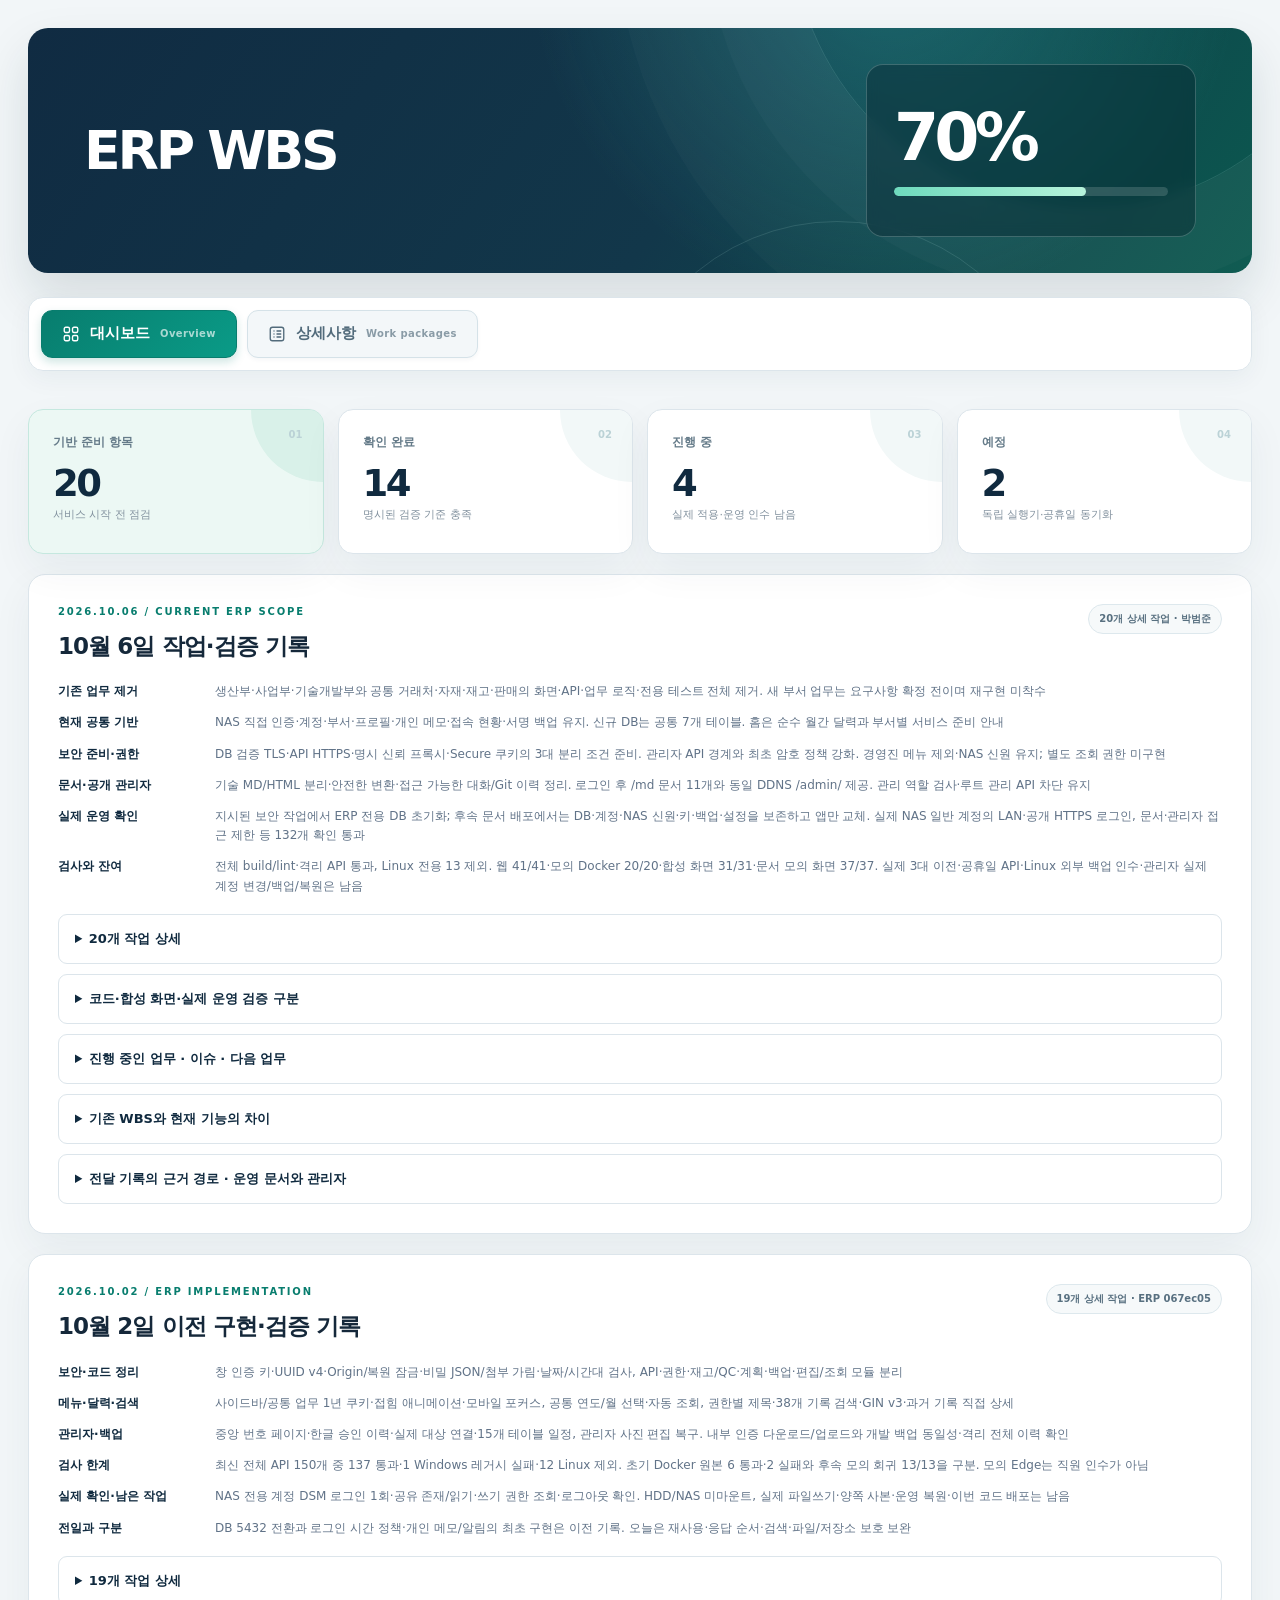
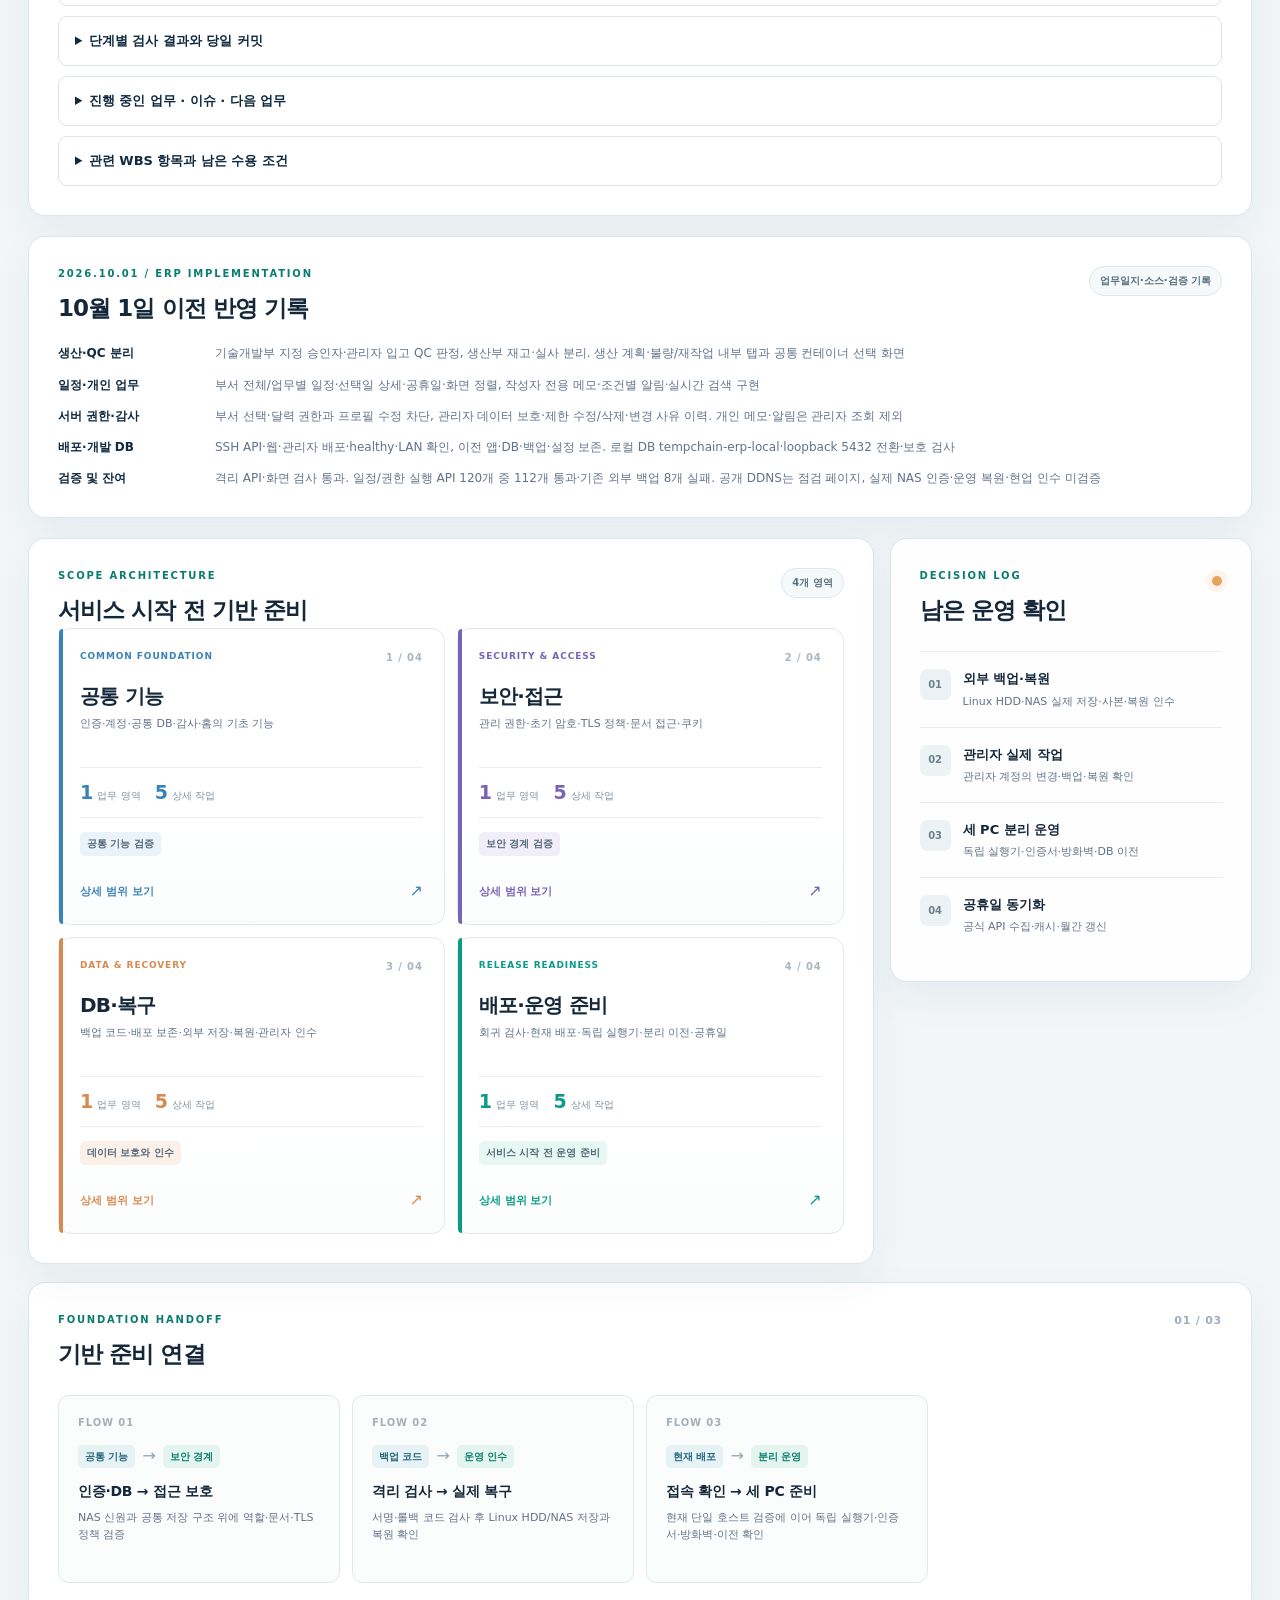
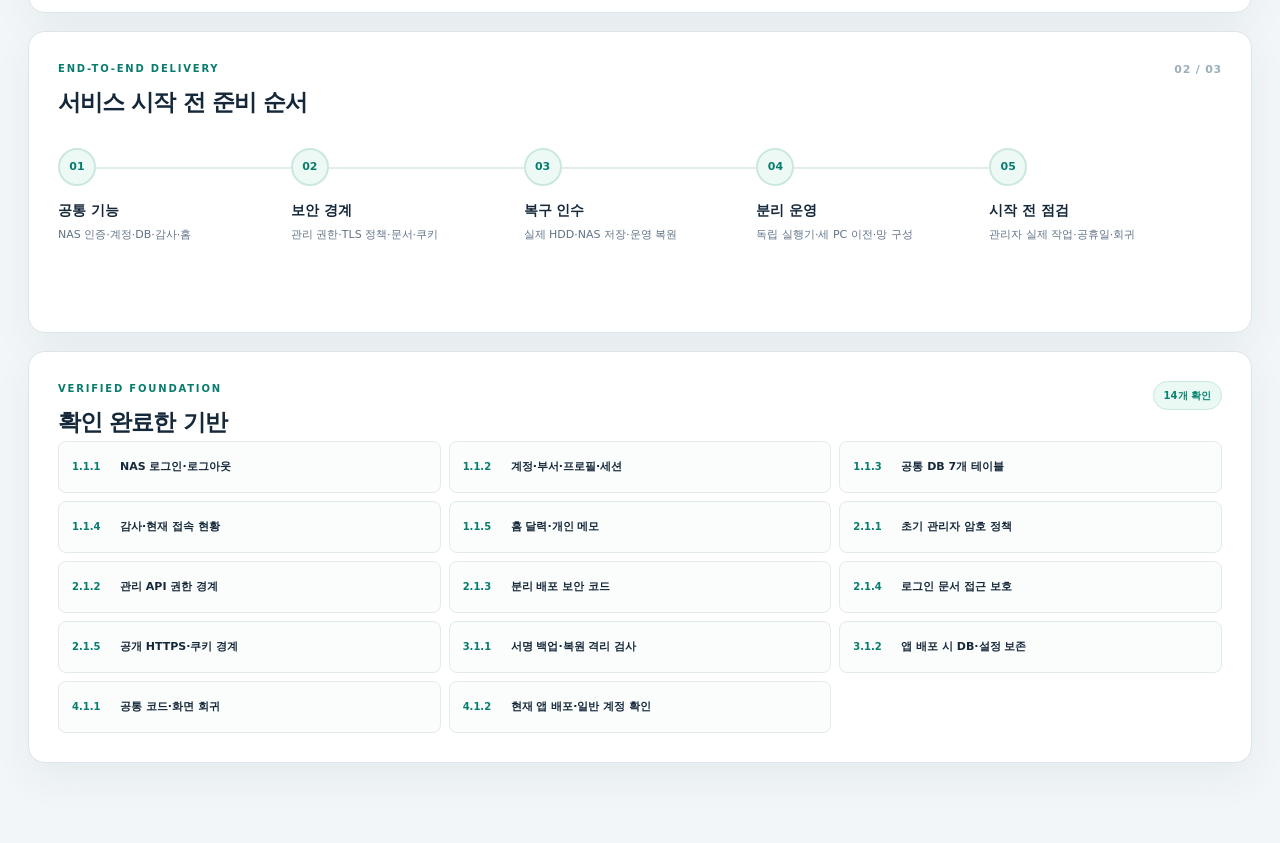
==== commit d1a55c7d: "Use current pre-service foundation checkpoints for WBS progress" ====
--- a/index.html
+++ b/index.html
@@ -8,8 +8,6 @@
   <link rel="stylesheet" href="./css/wbs.css">
   <style>
     .hero-copy { align-self: center; }
-    .scope-change { margin: 0 0 18px; padding: 14px 18px; border: 1px solid #b9ddd4; border-radius: 10px; background: #e9f6f1; color: var(--navy); font-size: 13px; line-height: 1.7; }
-    .scope-change strong { display: block; margin-bottom: 3px; }
     .october-record { display: grid; gap: 10px; margin-top: 18px; min-width: 0; }
     .october-record details { min-width: 0; border: 1px solid var(--line); border-radius: 9px; }
     .october-record summary { padding: 14px 16px; color: var(--navy); font-size: 13px; font-weight: 700; cursor: pointer; overflow-wrap: anywhere; }
@@ -35,10 +33,9 @@
       <div class="hero-copy">
         <h1 id="page-title">ERP WBS</h1>
       </div>
-      <div class="hero-progress" aria-label="이전 WBS 진행률 기록" title="2026-10-02 이전 업무 범위의 기록입니다. 10월 6일 기존 부서 업무를 제거했으며 새 요구사항 확정 전까지 현재 진행률을 재산정하지 않습니다.">
-        <div class="hero-progress-top"><span>이전 WBS 진행률</span><span class="hero-status">2026.10.02</span></div>
-        <div class="hero-progress-value"><strong id="progress-value">24%</strong><span>이전 범위 기록</span></div>
-        <div id="progress-track" class="progress-track" role="progressbar" aria-label="10월 2일 이전 WBS 진행률" aria-valuemin="0" aria-valuemax="100" aria-valuenow="24"><span id="progress-bar" style="width: 24%"></span></div>
+      <div class="hero-progress" aria-label="현재 서비스 시작 전 기반 준비 진행률" title="20개 동일 점수 점검 중 14개 확인 완료. 진행 중·예정은 0점">
+        <div class="hero-progress-value"><strong id="progress-value">70%</strong></div>
+        <div id="progress-track" class="progress-track" role="progressbar" aria-label="현재 서비스 시작 전 기반 준비 진행률" aria-valuemin="0" aria-valuemax="100" aria-valuenow="70"><span id="progress-bar" style="width: 70%"></span></div>
       </div>
     </section>
 
@@ -50,15 +47,11 @@
     </nav>
 
     <section id="panel-dashboard" class="tab-panel" role="tabpanel" aria-labelledby="tab-dashboard">
-      <div class="section-intro">
-        <div><p class="eyebrow">PROGRAM SNAPSHOT</p><h2>현재 변경과 이전 WBS 기록</h2></div>
-      </div>
-      <div id="current-scope-notice" class="scope-change"><strong>2026.10.06 현재: 기존 부서 업무 제거 · 공통 기반 유지 · 새 업무 준비</strong>아래 24%·113개 항목은 10월 2일 이전 WBS 기록입니다. 삭제된 기능을 완료로 집계하지 않았으며 현재 진행률·새 완료일은 산정하지 않았습니다.</div>
-      <section class="metric-grid" aria-label="10월 2일 이전 WBS 수치">
-        <article class="metric-card metric-primary"><span class="metric-label">이전 WBS 항목</span><strong id="total-count">113</strong><small>기반 + 요청 범위</small><i aria-hidden="true">01</i></article>
-        <article class="metric-card"><span class="metric-label">당시 확인된 기반</span><strong id="done-count">18</strong><small>구현 근거가 있는 항목</small><i aria-hidden="true">02</i></article>
-        <article class="metric-card"><span class="metric-label">당시 구현 진행 중</span><strong id="progress-count">83</strong><small>부서 업무·공통 기반·운영</small><i aria-hidden="true">03</i></article>
-        <article class="metric-card"><span class="metric-label">당시 검토·구현 예정</span><strong id="planned-count">12</strong><small>공통 기반·운영 업무</small><i aria-hidden="true">04</i></article>
+      <section class="metric-grid" aria-label="현재 서비스 시작 전 기반 준비 수치">
+        <article class="metric-card metric-primary"><span class="metric-label">기반 준비 항목</span><strong id="total-count">20</strong><small>서비스 시작 전 점검</small><i aria-hidden="true">01</i></article>
+        <article class="metric-card"><span class="metric-label">확인 완료</span><strong id="done-count">14</strong><small>명시된 검증 기준 충족</small><i aria-hidden="true">02</i></article>
+        <article class="metric-card"><span class="metric-label">진행 중</span><strong id="progress-count">4</strong><small>실제 적용·운영 인수 남음</small><i aria-hidden="true">03</i></article>
+        <article class="metric-card"><span class="metric-label">예정</span><strong id="planned-count">2</strong><small>독립 실행기·공휴일 동기화</small><i aria-hidden="true">04</i></article>
       </section>
 
       <section id="update-october-sixth" class="panel-card update-panel" aria-labelledby="update-october-sixth-title">
@@ -405,7 +398,7 @@
 <li>WBS와 박범준 업무현황에 이번 상세 기록을 반영하면서 삭제·준비·완료·미검증 상태 구분</li>
 </ul>
 </div></details>
-<details class="record-group"><summary>기존 WBS와 현재 기능의 차이</summary><div class="record-body"><p>기존 WBS 데이터의 상태·완료일·가중치·진행률은 변경하지 않았습니다. 기존 24%와 113개 항목은 10월 2일 이전 범위의 기록이며, 현재 기능의 완료율로 사용하지 않습니다.</p><div class="record-table" role="region" aria-label="10월 6일 검증·WBS 대응 표" tabindex="0"><table>
+<details class="record-group"><summary>기존 WBS와 현재 기능의 차이</summary><div class="record-body"><p>10월 2일의 24%·113개 항목은 당시 업무 범위의 기록입니다. 현재 화면은 서비스 시작 전 기반 준비 점검을 별도로 산정합니다.</p><div class="record-table" role="region" aria-label="10월 6일 검증·WBS 대응 표" tabindex="0"><table>
 <thead>
 <tr>
 <th>기존 WBS 범위</th>
@@ -441,7 +434,7 @@
 <tr>
 <td>신규 요구사항 검토</td>
 <td>홈 순수 월간 달력·로그인 후 /md·동일 DDNS /admin/ 구현·확인</td>
-<td>공휴일 API·월간 수집 미구현. 3대 PC 이전·인증서·방화벽·독립 실행기 미완료. 신규 WBS 번호·가중치·완료일 미산정</td>
+<td>공휴일 API·월간 수집 미구현. 3대 PC 이전·인증서·방화벽·독립 실행기 미완료. 10월 6일 전달 기록 작성 시 신규 WBS 번호·가중치·완료일 미산정</td>
 </tr>
 </tbody></table></div>
 </div></details>
@@ -1027,57 +1020,47 @@
 
       <div class="dashboard-row">
         <section class="panel-card scope-panel" aria-labelledby="scope-title">
-          <div class="panel-heading"><div><p class="eyebrow">SCOPE ARCHITECTURE</p><h2 id="scope-title">이전 WBS 부서별 업무 구조</h2></div><span class="pill">4개 영역</span></div>
-          <p class="panel-lead">10월 2일 이전 요청 범위입니다. 해당 부서 업무는 10월 6일 제거됐으며, 각 영역에서 당시 WBS 기록을 확인할 수 있습니다.</p>
+          <div class="panel-heading"><div><p class="eyebrow">SCOPE ARCHITECTURE</p><h2 id="scope-title">서비스 시작 전 기반 준비</h2></div><span class="pill">4개 영역</span></div>
           <div id="scope-grid" class="scope-grid"></div>
         </section>
         <aside class="panel-card decision-panel" aria-labelledby="decision-title">
-          <div class="panel-heading"><div><p class="eyebrow">DECISION LOG</p><h2 id="decision-title">이전 계획의 확인 기준</h2></div><span class="signal-dot" aria-hidden="true"></span></div>
+          <div class="panel-heading"><div><p class="eyebrow">DECISION LOG</p><h2 id="decision-title">남은 운영 확인</h2></div><span class="signal-dot" aria-hidden="true"></span></div>
           <ol class="decision-list">
-            <li><span>01</span><div><strong>현행 업무와 서식</strong><p>부서별 실제 신청·승인·수불·시험 절차 및 예외 확인</p></div></li>
-            <li><span>02</span><div><strong>권한 세부 기준</strong><p>지정 승인자 외 대리 결재·기밀 자료 접근 범위 확인</p></div></li>
-            <li><span>03</span><div><strong>재고 반영 시점</strong><p>생산 실적·입고·출고의 자동 반영 여부와 책임자 결정</p></div></li>
-            <li><span>04</span><div><strong>서버·일정·수용 기준</strong><p>운영 경로, 배포 책임, 성능 목표와 완료 조건 합의</p></div></li>
+            <li><span>01</span><div><strong>외부 백업·복원</strong><p>Linux HDD·NAS 실제 저장·사본·복원 인수</p></div></li>
+            <li><span>02</span><div><strong>관리자 실제 작업</strong><p>관리자 계정의 변경·백업·복원 확인</p></div></li>
+            <li><span>03</span><div><strong>세 PC 분리 운영</strong><p>독립 실행기·인증서·방화벽·DB 이전</p></div></li>
+            <li><span>04</span><div><strong>공휴일 동기화</strong><p>공식 API 수집·캐시·월간 갱신</p></div></li>
           </ol>
-          <div class="decision-foot">일정·담당자·신규 가중치 <strong>확인 전</strong></div>
         </aside>
       </div>
 
       <section class="panel-card flow-panel" aria-labelledby="flow-title">
-        <div class="panel-heading"><div><p class="eyebrow">CROSS-DEPARTMENT HANDOFF</p><h2 id="flow-title">이전 부서 간 연결 계획</h2></div><span class="section-number">01 / 03</span></div>
+        <div class="panel-heading"><div><p class="eyebrow">FOUNDATION HANDOFF</p><h2 id="flow-title">기반 준비 연결</h2></div><span class="section-number">01 / 03</span></div>
         <div id="handoff-grid" class="handoff-grid"></div>
-        <p class="small-note">이 연결은 이전 업무 범위의 기록입니다. 관련 업무 코드는 10월 6일 제거했으며 새 부서 업무는 요구사항 확정 후 다시 정합니다.</p>
       </section>
 
       <section class="panel-card delivery-panel" aria-labelledby="delivery-title">
-        <div class="panel-heading"><div><p class="eyebrow">END-TO-END DELIVERY</p><h2 id="delivery-title">보안에서 운영 최적화까지</h2></div><span class="section-number">02 / 03</span></div>
+        <div class="panel-heading"><div><p class="eyebrow">END-TO-END DELIVERY</p><h2 id="delivery-title">서비스 시작 전 준비 순서</h2></div><span class="section-number">02 / 03</span></div>
         <div class="delivery-steps">
-          <article><span>01</span><h3>업무·권한 정의</h3><p>현행 서식, 상태 전이, 부서별 권한, 데이터 분류</p></article>
-          <article><span>02</span><h3>설계·구현</h3><p>신청·승인·수불·시험 흐름, API·DB·Excel/PDF</p></article>
-          <article><span>03</span><h3>보안·품질 검증</h3><p>권한 경계, 동시성, 파일 보호, 부서 연계·현업 확인</p></article>
-          <article><span>04</span><h3>서버 배포·전환</h3><p>PC 서버·DB, NAS 프록시·TLS, 백업·롤백·접속 검증</p></article>
-          <article><span>05</span><h3>성능·운영</h3><p>부하 측정, DB·웹 최적화, 관측·알림·인수</p></article>
+          <article><span>01</span><h3>공통 기능</h3><p>NAS 인증·계정·DB·감사·홈</p></article>
+          <article><span>02</span><h3>보안 경계</h3><p>관리 권한·TLS 정책·문서·쿠키</p></article>
+          <article><span>03</span><h3>복구 인수</h3><p>실제 HDD·NAS 저장·운영 복원</p></article>
+          <article><span>04</span><h3>분리 운영</h3><p>독립 실행기·세 PC 이전·망 구성</p></article>
+          <article><span>05</span><h3>시작 전 점검</h3><p>관리자 실제 작업·공휴일·회귀</p></article>
         </div>
-        <p class="small-note">각 단계의 완료 여부는 상세사항의 검증 기준과 실제 작업 증거로 판정합니다.</p>
       </section>
 
       <section class="panel-card baseline-panel" aria-labelledby="baseline-title">
-        <div class="panel-heading"><div><p class="eyebrow">VERIFIED FOUNDATION</p><h2 id="baseline-title">이전에 확인한 기반</h2></div><span id="baseline-count" class="pill pill-green">18개 확인</span></div>
-        <p class="panel-lead">당시 코드·문서에서 확인한 기반 이력입니다. 거래처·재고·업무 검색 등은 10월 6일 제거했으므로 전체 목록을 현재 제공 기능으로 해석하지 않습니다.</p>
+        <div class="panel-heading"><div><p class="eyebrow">VERIFIED FOUNDATION</p><h2 id="baseline-title">확인 완료한 기반</h2></div><span id="baseline-count" class="pill pill-green">14개 확인</span></div>
         <div id="baseline-grid" class="baseline-grid"></div>
       </section>
     </section>
 
     <section id="panel-details" class="tab-panel" role="tabpanel" aria-labelledby="tab-details" hidden>
-      <div class="section-intro details-intro">
-        <div><p class="eyebrow">WORK PACKAGE REGISTER</p><h2>이전 WBS 상세 업무 패키지</h2></div>
-        <p>10월 2일 이전 업무 목표·상태·수용 기준을 보존합니다. 관련 부서 업무는 10월 6일 제거됐으며 현재 기능·준비·미검증은 대시보드의 최신 기록에서 확인합니다.</p>
-      </div>
-      <div class="detail-notice"><strong>이전 기록 기준</strong><span>10월 2일 당시 기반 18개 · 부서 65개 + 공통·운영 18개 진행 중 · 공통 12개 예정 · 당시 진행률 <span id="detail-progress-value">24%</span> · 신규 완료 판정 없음</span></div>
       <div class="detail-controls" aria-label="상세 업무 필터">
-        <label class="search-field"><span class="sr-only">업무 검색</span><input id="search" type="search" placeholder="업무명, 설명, 연결 부서, 산출물, 수용 기준 검색" autocomplete="off"></label>
-        <label class="select-field"><span>영역</span><select id="group-filter"><option value="all">전체 영역</option><option value="1">기존 기반</option><option value="2">생산부</option><option value="3">사업부</option><option value="4">기술개발부</option><option value="5">공통 기반·운영</option></select></label>
-        <label class="select-field"><span>당시 상태</span><select id="status-filter"><option value="all">전체 상태</option><option value="done">완료 기반</option><option value="in_progress">진행 중</option><option value="planned">예정</option></select></label>
+        <label class="search-field"><span class="sr-only">업무 검색</span><input id="search" type="search" placeholder="기반 항목, 검증 기준, 근거 검색" autocomplete="off"></label>
+        <label class="select-field"><span>영역</span><select id="group-filter"><option value="all">전체 영역</option><option value="1">공통 기능</option><option value="2">보안·접근</option><option value="3">DB·복구</option><option value="4">배포·운영 준비</option></select></label>
+        <label class="select-field"><span>상태</span><select id="status-filter"><option value="all">전체 상태</option><option value="done">확인 완료</option><option value="in_progress">진행 중</option><option value="planned">예정</option></select></label>
         <button id="toggle-all" class="outline-button" type="button">모두 접기</button>
       </div>
       <div class="result-line"><p id="result-summary" aria-live="polite"></p><span>행을 펼쳐 세부 검증 기준 확인</span></div>
@@ -1086,8 +1069,7 @@
     </section>
   </main>
 
-  <footer class="footer"><div class="shell footer-inner"><p>TempChain ERP WBS · 민감한 계정·환경값·운영 데이터는 포함하지 않습니다.</p><a href="./docs/WBS.md">이전 WBS 산정 기준 및 문서 ↗</a></div></footer>
-  <script src="./js/wbs-data.js"></script>
+  <script src="./js/wbs-foundation.js"></script>
   <script src="./js/wbs.js"></script>
 </body>
 </html>
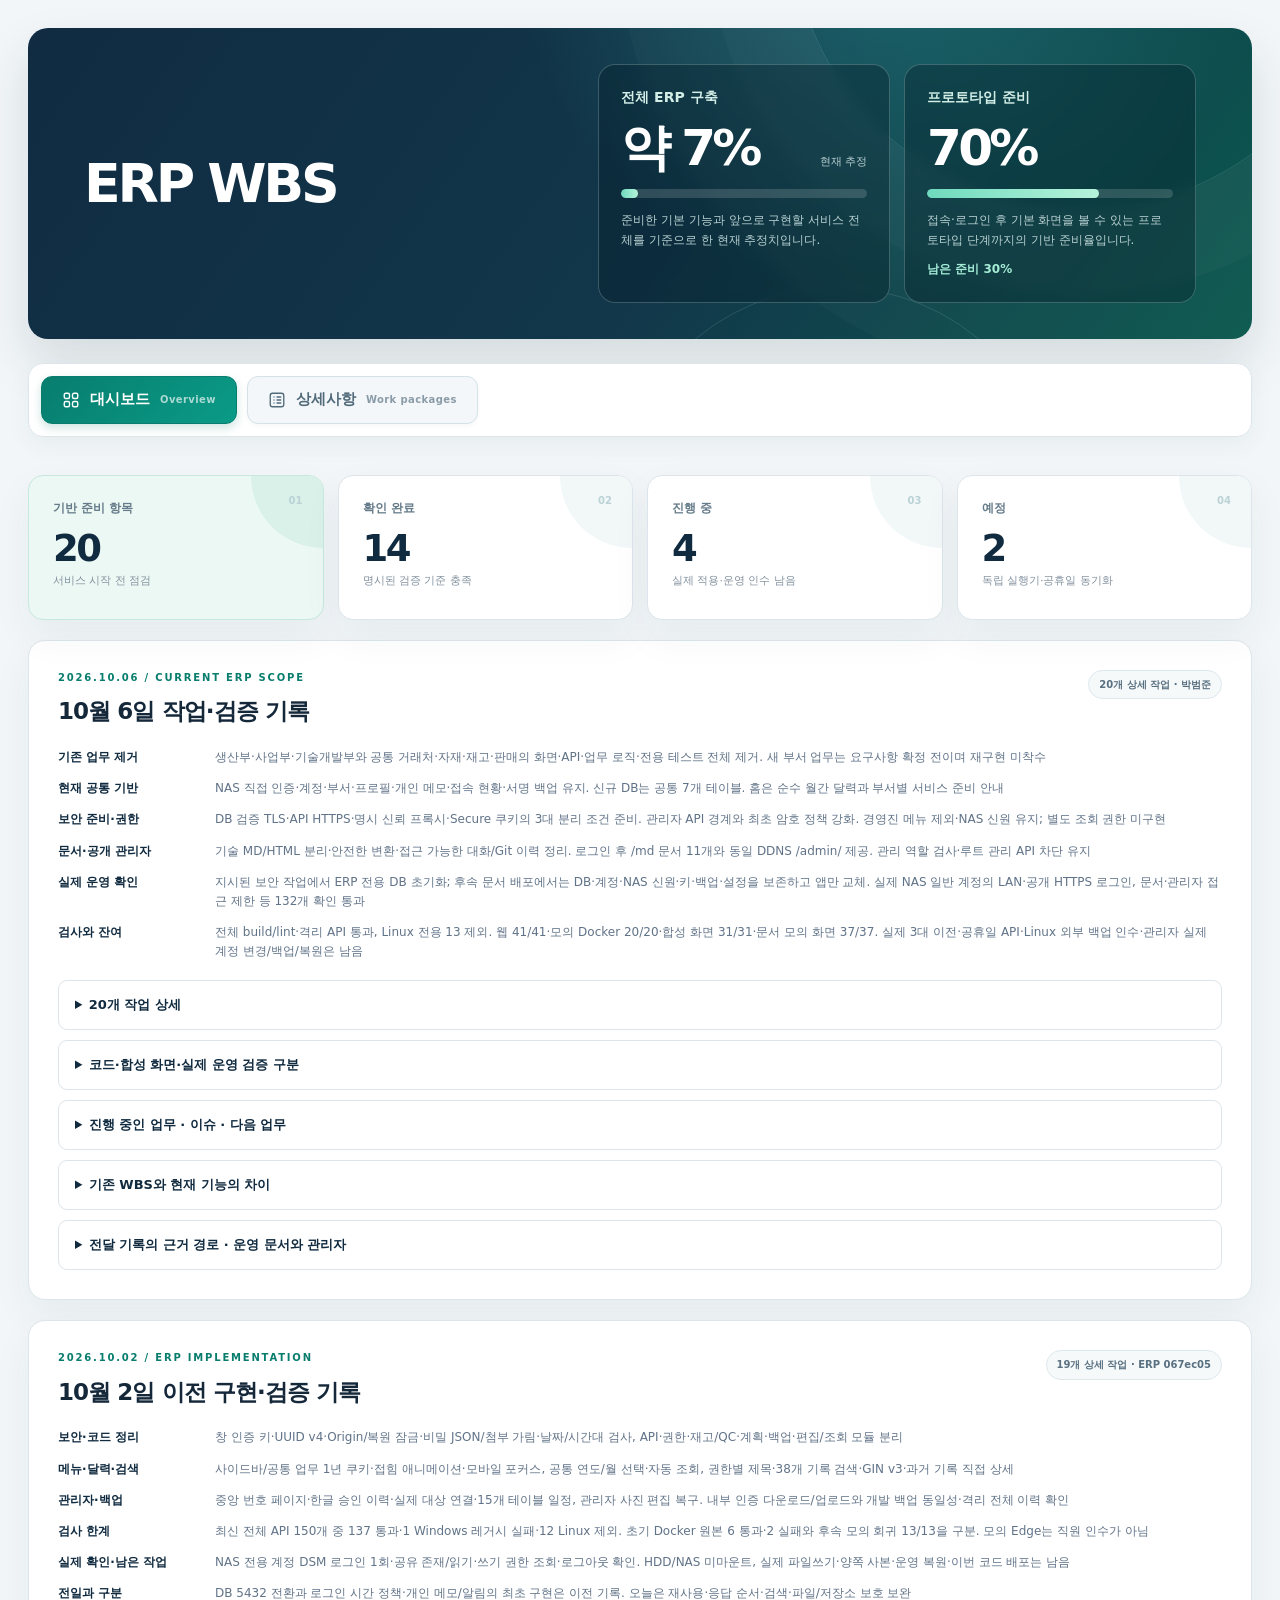
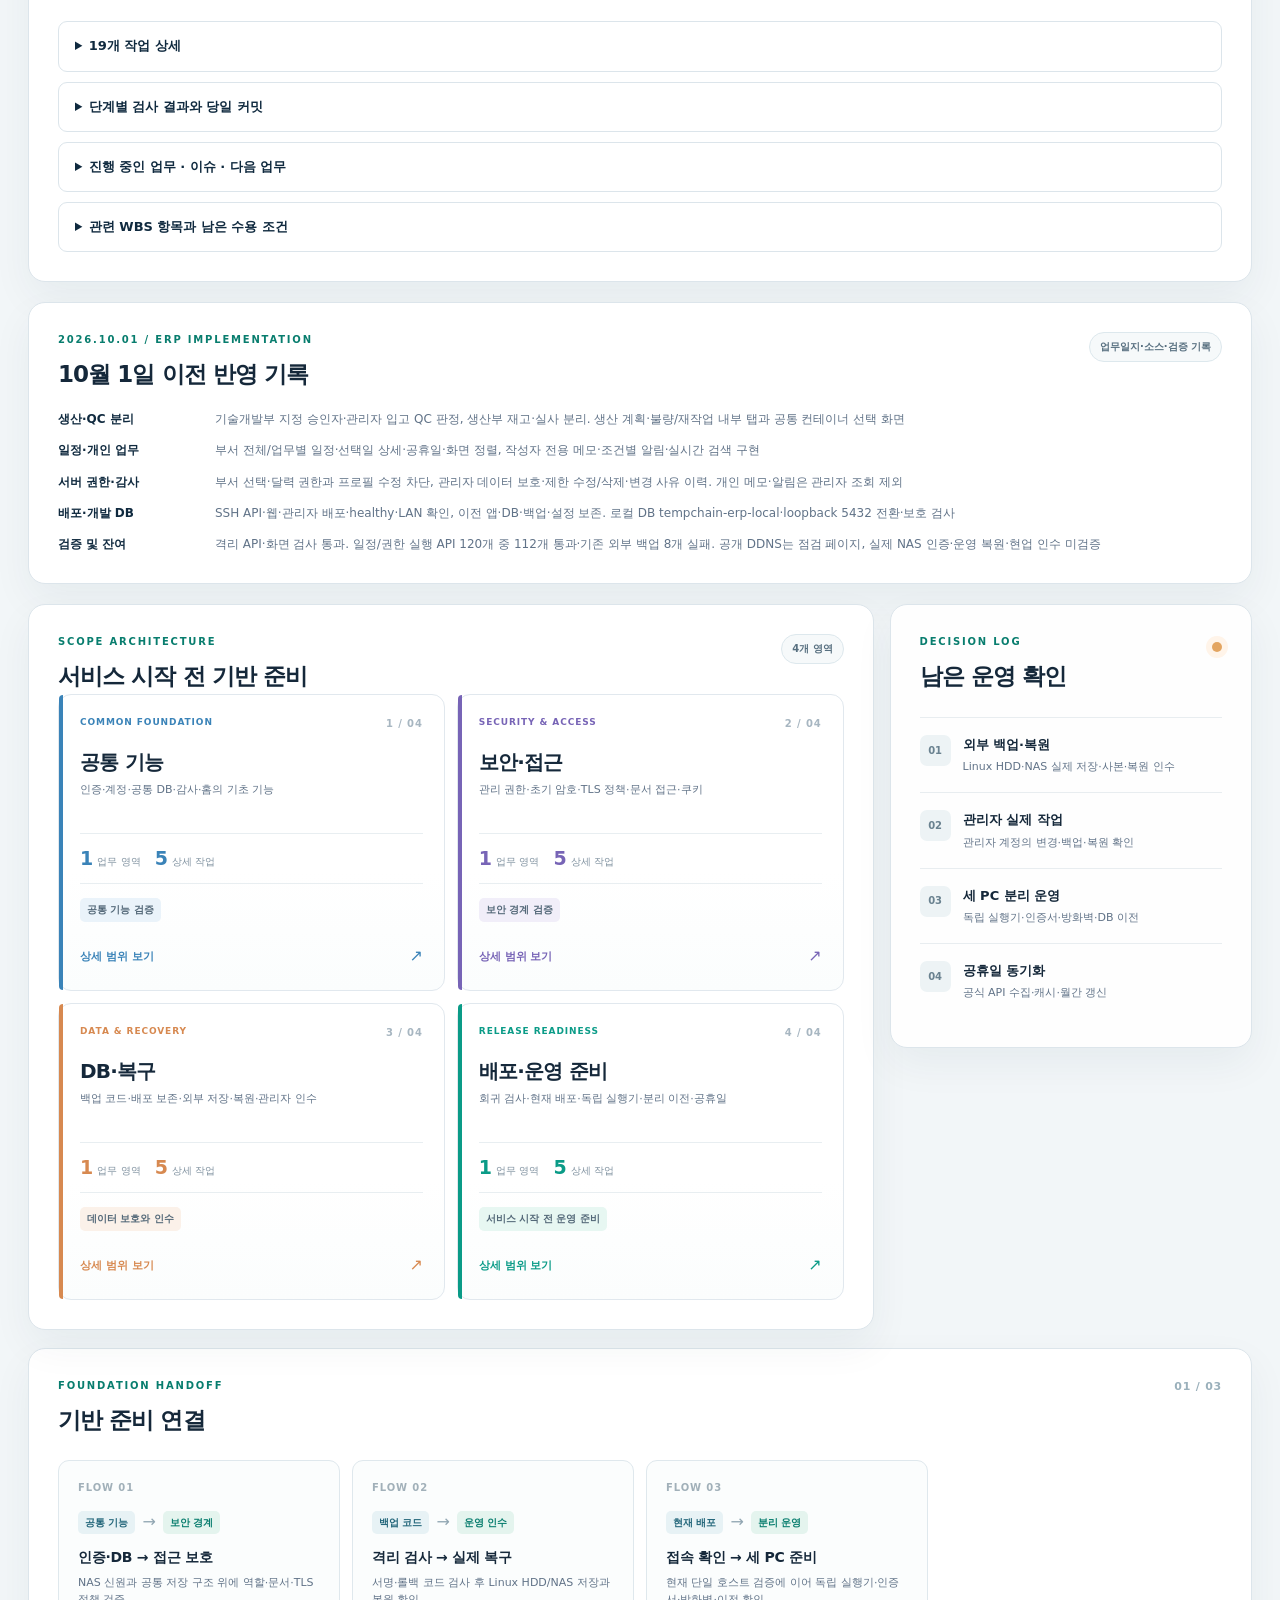
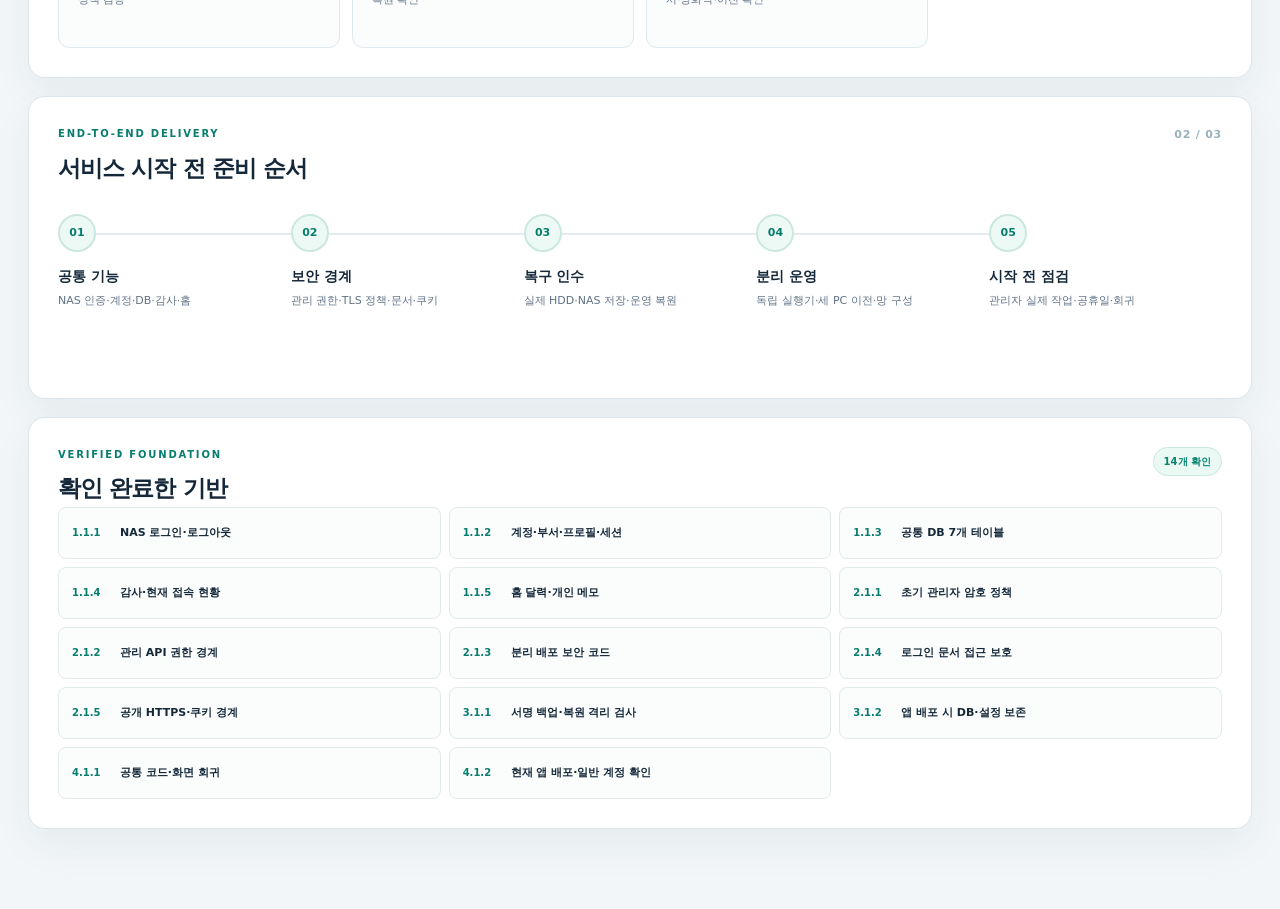
==== commit 4b029593: "Explain prototype readiness and show overall ERP estimate" ====
--- a/index.html
+++ b/index.html
@@ -8,6 +8,17 @@
   <link rel="stylesheet" href="./css/wbs.css">
   <style>
     .hero-copy { align-self: center; }
+    .hero { grid-template-columns: minmax(0, 1fr) minmax(0, 1.25fr); gap: 36px; }
+    .hero-progress-group { position: relative; z-index: 1; display: grid; grid-template-columns: repeat(2, minmax(0, 1fr)); gap: 14px; }
+    .hero-progress-group .hero-progress { min-width: 0; padding: 22px; }
+    .hero-progress-group h2 { margin: 0; color: #d2eee7; font-size: 14px; }
+    .hero-progress-group .hero-progress-value strong { font-size: 50px; }
+    .hero-progress-group .hero-progress-value > span { font-size: 11px; }
+    .hero-progress-group .progress-track { margin-bottom: 12px; }
+    .hero-progress-group p { font-size: 12px; line-height: 1.7; }
+    .hero-progress-group .progress-remaining { margin-top: 9px; color: #a5edd7; font-weight: 700; }
+    @media (max-width: 1000px) { .hero { grid-template-columns: 1fr; } }
+    @media (max-width: 600px) { .hero-progress-group { grid-template-columns: 1fr; } }
     .october-record { display: grid; gap: 10px; margin-top: 18px; min-width: 0; }
     .october-record details { min-width: 0; border: 1px solid var(--line); border-radius: 9px; }
     .october-record summary { padding: 14px 16px; color: var(--navy); font-size: 13px; font-weight: 700; cursor: pointer; overflow-wrap: anywhere; }
@@ -33,9 +44,20 @@
       <div class="hero-copy">
         <h1 id="page-title">ERP WBS</h1>
       </div>
-      <div class="hero-progress" aria-label="현재 서비스 시작 전 기반 준비 진행률" title="20개 동일 점수 점검 중 14개 확인 완료. 진행 중·예정은 0점">
-        <div class="hero-progress-value"><strong id="progress-value">70%</strong></div>
-        <div id="progress-track" class="progress-track" role="progressbar" aria-label="현재 서비스 시작 전 기반 준비 진행률" aria-valuemin="0" aria-valuemax="100" aria-valuenow="70"><span id="progress-bar" style="width: 70%"></span></div>
+      <div class="hero-progress-group" aria-label="전체 ERP와 프로토타입 준비 진행률">
+        <section class="hero-progress" aria-labelledby="overall-progress-title">
+          <h2 id="overall-progress-title">전체 ERP 구축</h2>
+          <div class="hero-progress-value"><strong id="overall-progress-value">약 7%</strong><span>현재 추정</span></div>
+          <div id="overall-progress-track" class="progress-track" role="progressbar" aria-label="전체 ERP 구축 진행률 추정" aria-valuemin="0" aria-valuemax="100" aria-valuenow="7"><span id="overall-progress-bar" style="width: 7%"></span></div>
+          <p>준비한 기본 기능과 앞으로 구현할 서비스 전체를 기준으로 한 현재 추정치입니다.</p>
+        </section>
+        <section id="prototype-progress" class="hero-progress" aria-labelledby="prototype-progress-title" title="20개 동일 점수 점검 중 14개 확인 완료. 진행 중·예정은 0점">
+          <h2 id="prototype-progress-title">프로토타입 준비</h2>
+          <div class="hero-progress-value"><strong id="progress-value">70%</strong></div>
+          <div id="progress-track" class="progress-track" role="progressbar" aria-label="프로토타입 기반 준비 진행률" aria-valuemin="0" aria-valuemax="100" aria-valuenow="70" aria-describedby="prototype-progress-description progress-remaining"><span id="progress-bar" style="width: 70%"></span></div>
+          <p id="prototype-progress-description">접속·로그인 후 기본 화면을 볼 수 있는 프로토타입 단계까지의 기반 준비율입니다.</p>
+          <p id="progress-remaining" class="progress-remaining">남은 준비 30%</p>
+        </section>
       </div>
     </section>
 
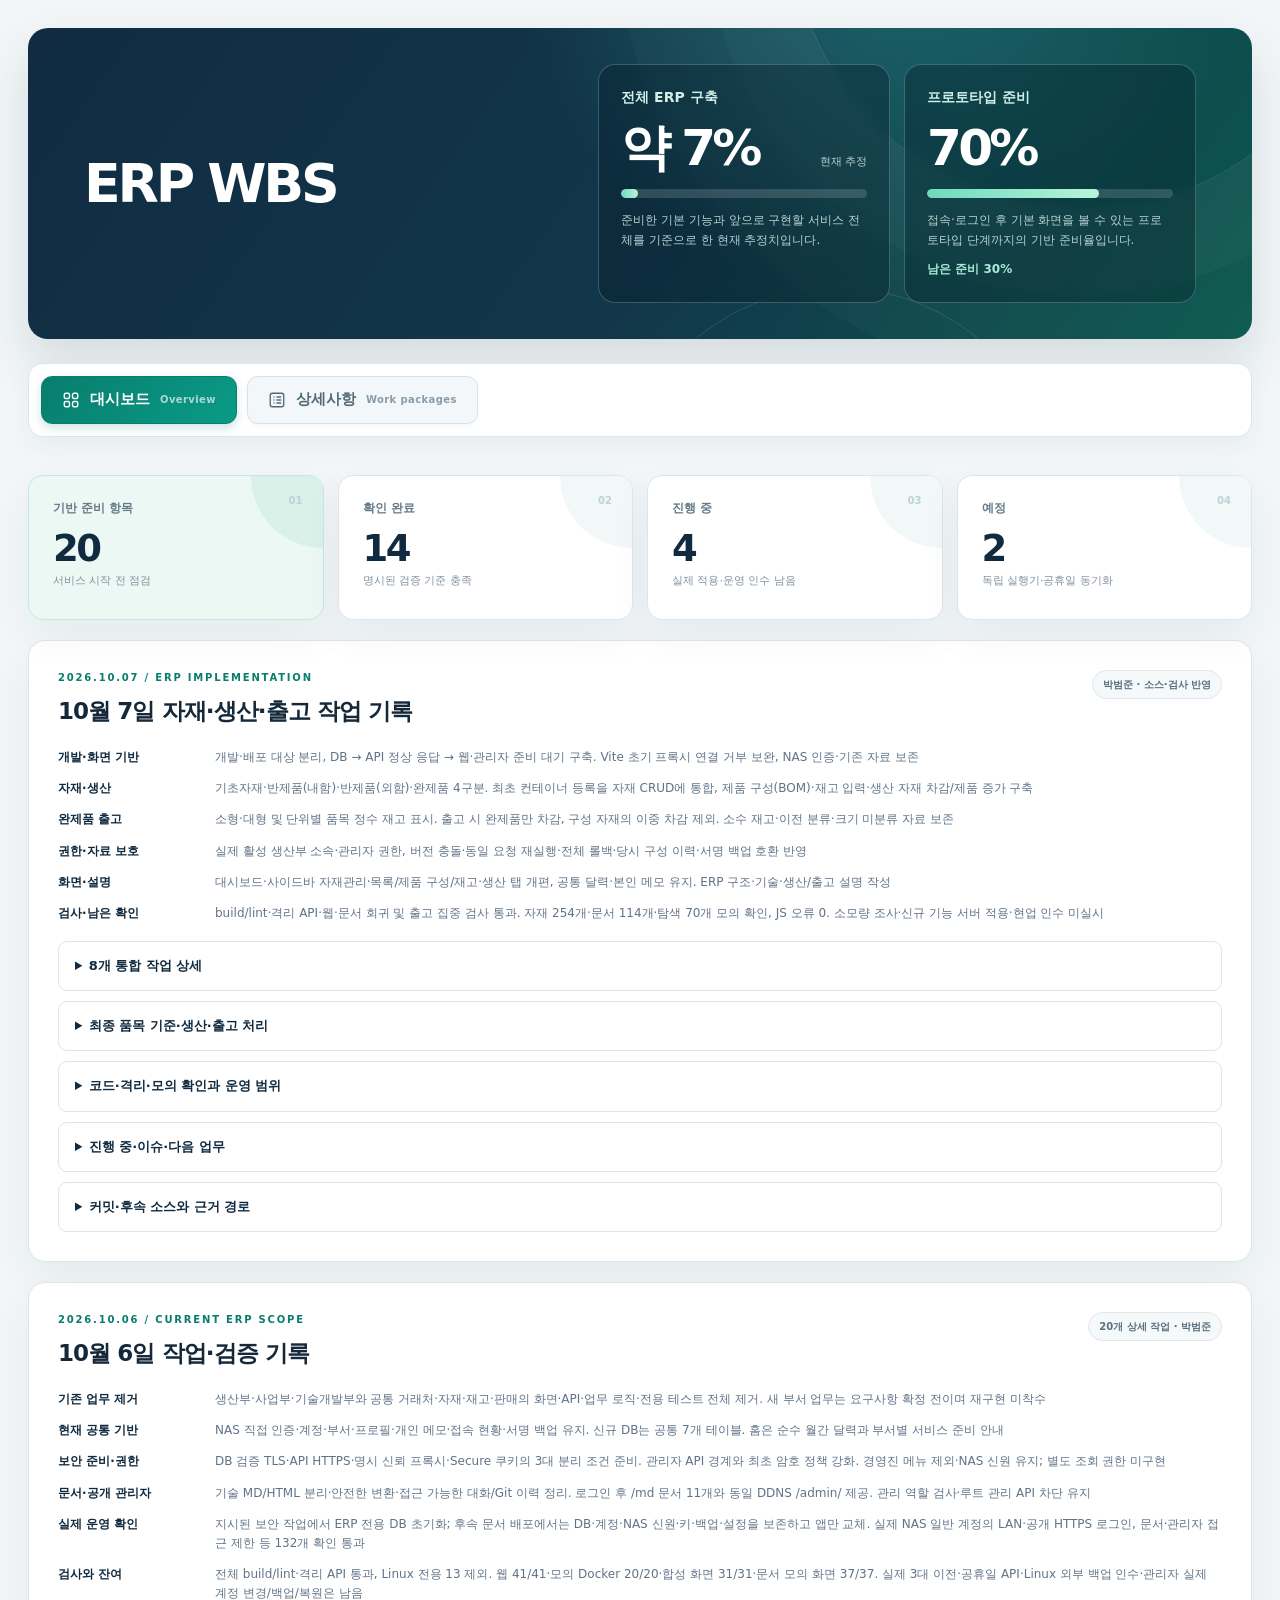
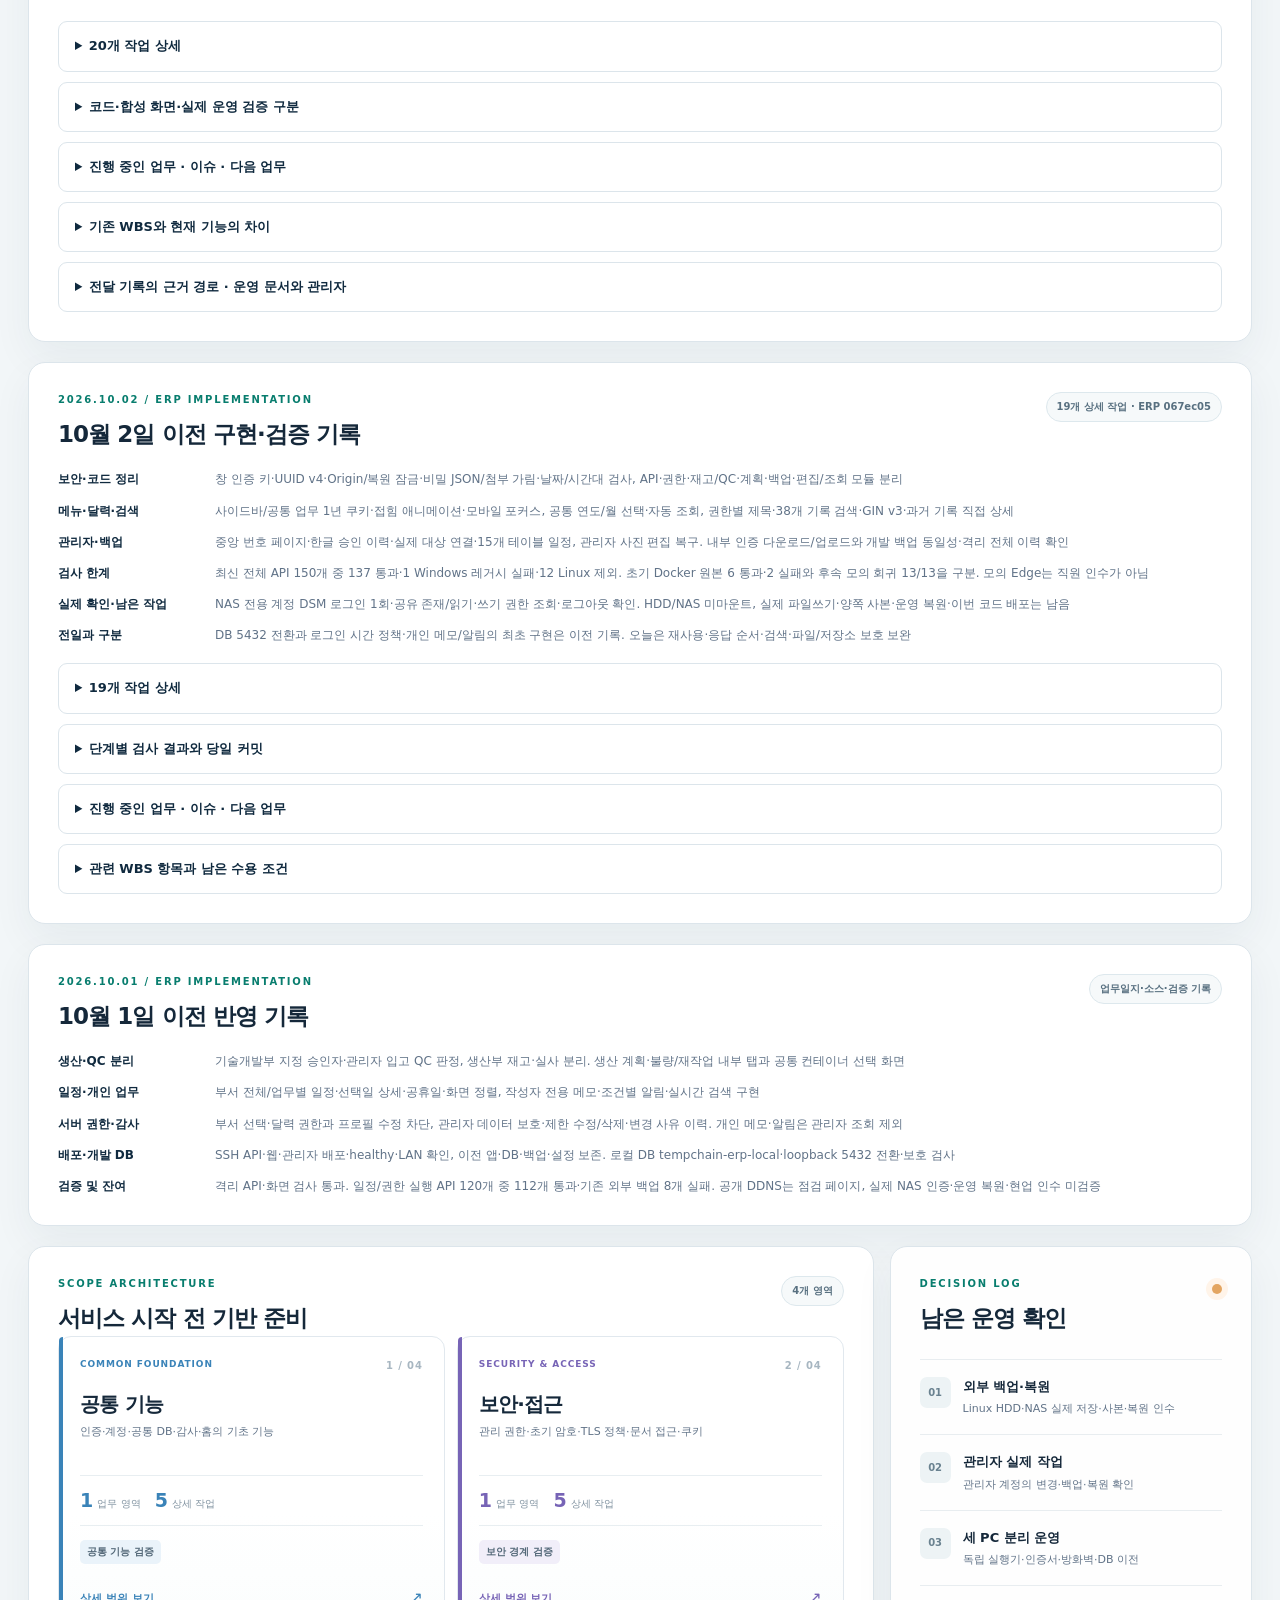
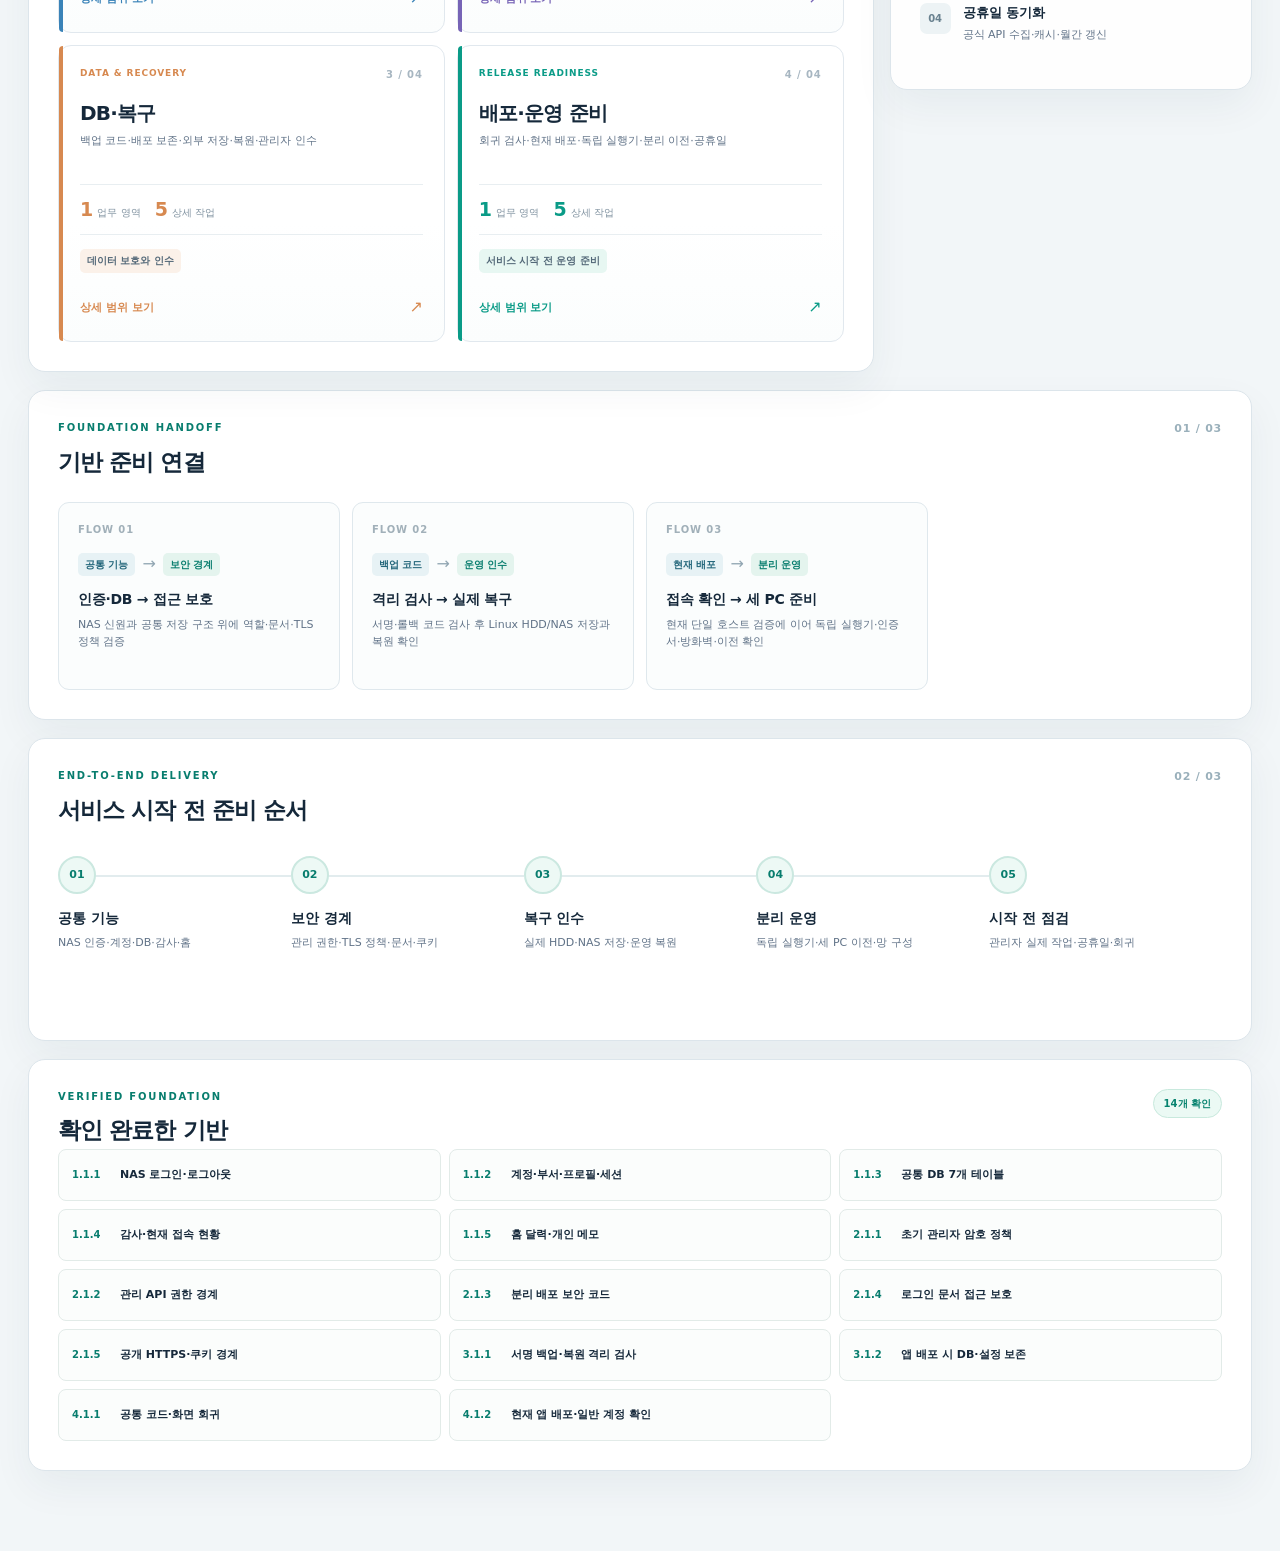
==== commit 51b57bf7: "Add October 7 materials and production work log" ====
--- a/index.html
+++ b/index.html
@@ -3,7 +3,7 @@
 <head>
   <meta charset="UTF-8">
   <meta name="viewport" content="width=device-width, initial-scale=1.0">
-  <meta name="description" content="TempChain ERP WBS: 10월 6일 현재 공통 기능, 업무 제거, 보안·문서·공개 운영 검증과 이전 구축 이력">
+  <meta name="description" content="TempChain ERP WBS: 10월 7일 자재·제품 구성·재고·생산·완제품 출고 구현, 격리·모의 검사와 운영 미실시 기록">
   <title>TempChain ERP | ERP WBS</title>
   <link rel="stylesheet" href="./css/wbs.css">
   <style>
@@ -76,6 +76,92 @@
         <article class="metric-card"><span class="metric-label">예정</span><strong id="planned-count">2</strong><small>독립 실행기·공휴일 동기화</small><i aria-hidden="true">04</i></article>
       </section>
 
+      <!-- october-seventh-record:start -->
+      <section id="update-october-seventh" class="panel-card update-panel" aria-labelledby="update-october-seventh-title">
+        <div class="panel-heading"><div><p class="eyebrow">2026.10.07 / ERP IMPLEMENTATION</p><h2 id="update-october-seventh-title">10월 7일 자재·생산·출고 작업 기록</h2></div><span class="pill">박범준 · 소스·검사 반영</span></div>
+        <ul class="update-list">
+          <li><strong>개발·화면 기반</strong><span>개발·배포 대상 분리, DB → API 정상 응답 → 웹·관리자 준비 대기 구축. Vite 초기 프록시 연결 거부 보완, NAS 인증·기존 자료 보존</span></li>
+          <li><strong>자재·생산</strong><span>기초자재·반제품(내함)·반제품(외함)·완제품 4구분. 최초 컨테이너 등록을 자재 CRUD에 통합, 제품 구성(BOM)·재고 입력·생산 자재 차감/제품 증가 구축</span></li>
+          <li><strong>완제품 출고</strong><span>소형·대형 및 단위별 품목 정수 재고 표시. 출고 시 완제품만 차감, 구성 자재의 이중 차감 제외. 소수 재고·이전 분류·크기 미분류 자료 보존</span></li>
+          <li><strong>권한·자료 보호</strong><span>실제 활성 생산부 소속·관리자 권한, 버전 충돌·동일 요청 재실행·전체 롤백·당시 구성 이력·서명 백업 호환 반영</span></li>
+          <li><strong>화면·설명</strong><span>대시보드·사이드바 자재관리·목록/제품 구성/재고·생산 탭 개편, 공통 달력·본인 메모 유지. ERP 구조·기술·생산/출고 설명 작성</span></li>
+          <li><strong>검사·남은 확인</strong><span>build/lint·격리 API·웹·문서 회귀 및 출고 집중 검사 통과. 자재 254개·문서 114개·탐색 70개 모의 확인, JS 오류 0. 소모량 조사·신규 기능 서버 적용·현업 인수 미실시</span></li>
+        </ul>
+        <div class="october-record">
+          <details class="record-group"><summary>8개 통합 작업 상세</summary><div class="record-body"><details class="record-task"><summary>1. 개발·배포 실행 환경 분리 구축</summary><div class="record-body"><ul><li>개발 전용 로컬 Docker DB·고정 포트·접속 대상 사용, 운영 DB·외부 백업 설정 상속 차단</li>
+<li>API·ERP 웹·관리자의 전용 개발 DB 상태 검사와 장애 시 종료, 기존 개발 자료·자격 증명·NAS 직접 인증 보존</li>
+<li>배포 Docker 대상 명시와 일반 context·원격 빌더 설정 상속 차단</li>
+<li>개발 DB 준비 후 API 정상 응답을 확인한 다음 웹·관리자를 시작하는 준비 대기 기능 구축</li></ul></div></details>
+<details class="record-task"><summary>2. 공통 탐색·로그인 화면 정리</summary><div class="record-body"><ul><li>본인 활성 부서를 기본값으로 표시하고 홈 이동 후 부서 선택 유지, 선택으로 계정 소속·권한을 변경하지 않는 동작 보존</li>
+<li>관리자 업무 화면 이동을 상단 메뉴로 배치하고 두 앱의 내 정보 테두리 디자인 통일</li>
+<li>관리자 로그인 제목·표시 구분, 로그인 하단 영문 표어 제거, 기존 로고·배경·NAS 인증 보존</li></ul></div></details>
+<details class="record-task"><summary>3. 생산부 자재관리·제품 구성·재고/생산 기능 구축</summary><div class="record-body"><ul><li>최초 컨테이너 번호 등록을 자재 목록에 통합하고 종류·이름·품목 구분·단위·보관 위치의 등록·조회·수정·삭제 구축</li>
+<li>자재 검색·종류/품목 구분 필터·페이지 목록·중복 방지와 최신 버전 조회, 수정 실패 시 입력 보존</li>
+<li>제품당 구성 자재·소모량 관리와 미확정 초안 저장, 미확정 구성의 생산 차단</li>
+<li>재고 미입력과 명시한 0 구분, 현재 재고 입력·정정과 사유 기록, 구성에 따른 생산 자재 차감·제품 재고 증가</li>
+<li>재고 부족·버전 충돌·저장 실패의 전체 롤백, 동일 요청 재실행의 중복 차감 방지, 당시 구성·품목·단위·수량 이력 보존</li>
+<li>관리자 또는 실제 활성 생산부 계정의 권한 확인, 부서 선택만으로 생산 업무 권한을 부여하지 않는 경계 유지</li></ul></div></details>
+<details class="record-task"><summary>4. 내함·외함 반제품·완제품 크기·출고 흐름 구축</summary><div class="record-body"><ul><li>반제품을 내함·외함으로 분리하고 기초자재 사용 후 각 반제품 재고 증가, 완제품 구성에 내함·외함과 기초자재 연결</li>
+<li>완제품 소형·대형 선택과 단위별 정수 출고 가능 수량 표시, 미입력 재고·크기 미분류 자료의 별도 안내</li>
+<li>출고 때 완제품 재고만 차감하고 소수 잔량 보존, 생산에 사용한 기초자재·반제품의 이중 차감 제외</li>
+<li>별도 출고 구성품의 신규 등록 제거, 기존 자료 보존과 현재 구분으로 재분류 안내</li></ul></div></details>
+<details class="record-task"><summary>5. 대시보드·자재관리 화면 개편</summary><div class="record-body"><ul><li>홈을 대시보드로 변경하고 생산부 사이드바 자재관리 진입·전용 화면과 목록/제품 구성/재고·생산 탭 구축</li>
+<li>대시보드 상단을 제목만 표시하는 형태로 정리하고 중복 자재관리 바로가기 제거, 사이드바 전용 자재관리 진입 유지</li>
+<li>실제 등록 품목·종류·최근 자재·재고 보유/0/미입력 현황 표시, 공통 달력·본인 메모 보존</li>
+<li>권한 없는 부서의 생산 API 요청 차단, 모바일 화면·모달·키보드 이동과 저장 후 초점 복귀 정리</li></ul></div></details>
+<details class="record-task"><summary>6. 생산 자료 보존과 백업 호환 보강</summary><div class="record-body"><ul><li>기존 컨테이너 원본·등록자·시각을 보존한 자재 이관, 삭제 자료의 재이관 방지</li>
+<li>신규 자재·구성·재고/생산 모듈의 서명 백업 호환과 전체 롤백·세션 폐기 계약 유지</li></ul></div></details>
+<details class="record-task"><summary>7. ERP 설명 문서·당일 작업 기록 정리</summary><div class="record-body"><ul><li>브라우저·웹 화면·API·DB의 역할과 실제 소스 기준 기술 버전, NAS 인증·독립 관리자·백업·생산/출고 흐름 설명 작성</li>
+<li>오늘 커밋의 실제 변경과 후속 소스를 통합하고 초기 컨테이너 등록과 최종 자재관리 기록의 중복 제거</li></ul></div></details>
+<details class="record-task"><summary>8. 생산·출고·문서 화면의 로컬 통합 확인</summary><div class="record-body"><ul><li>격리 환경에서 자재·제품 구성·재고·생산·출고의 권한, 미확정/부족 차단, 동시 요청·중복 차감 방지와 저장 실패 시 원상 유지 확인</li>
+<li>모의 화면에서 응답 미확인 출고 요청 보존·재로그인 후 같은 요청 복구, 저장 후 조회 실패 시 이전 수량 안내와 모바일·입력 창 동작 확인</li>
+<li>ERP 소개·상세 문서의 변환, 검색·펼침·내부 이동과 모바일 표시 확인, 실제 NAS·운영 DB·현업 인수와 구분</li></ul></div></details></div></details>
+          <details class="record-group"><summary>최종 품목 기준·생산·출고 처리</summary><div class="record-body">
+            <div class="record-table" role="region" aria-label="10월 7일 품목·생산·출고 기준" tabindex="0"><table><thead><tr><th>단계</th><th>처리 기준</th><th>보호·남은 조건</th></tr></thead><tbody>
+              <tr><td>품목 4구분</td><td>기초자재(raw)·반제품 내함(inner)·반제품 외함(outer)·완제품(finished)</td><td>내함·외함 별도 품목 관리, 이전 semi·shipment_extra 자료 보존·명시적 재분류</td></tr>
+              <tr><td>제품 구성(BOM)</td><td>제품 1단위당 자재·소모량 관리, K22E 완제품의 내함·외함 각각 1개 기준 반영</td><td>미확정 테이프·접착제 소모량 초안 유지·생산 차단, 다른 제품의 수량 임의 확정 제외</td></tr>
+              <tr><td>내함·외함 생산</td><td>해당 구성의 기초자재 차감·해당 반제품 재고 증가</td><td>재고 미입력·명시한 0 구분, 부족·미확정·버전 충돌 전체 롤백</td></tr>
+              <tr><td>완제품 생산</td><td>구성에 정한 기초자재·이미 생산한 내함·외함 차감·완제품 증가</td><td>반제품의 하위 기초자재 재차 차감 제외, 당시 구성·버전·수량 이력 보존</td></tr>
+              <tr><td>출고 가능 수량</td><td>완제품 소형·대형별 품목 정수 재고를 같은 단위별 합산</td><td>다른 단위 합산 제외, 소수 잔량 원본 유지, 미입력·크기 미분류 별도 표시</td></tr>
+              <tr><td>완제품 출고</td><td>선택한 완제품의 정수 수량만 차감·출고 이력 저장</td><td>기초자재·내함·외함 이중 차감 제외, 별도 출고 구성품 신규 등록·선택 제외</td></tr>
+              <tr><td>재실행·보존</td><td>같은 작업자·정규화한 같은 요청의 원래 결과 재사용, 변경·감사·기록의 단일 트랜잭션 처리</td><td>다른 요청·작업자 충돌 거부, 실패 전체 롤백, 기존 컨테이너 원본·삭제 표시·서명 v8/v9 호환 유지</td></tr>
+            </tbody></table></div>
+          </div></details>
+          <details class="record-group"><summary>코드·격리·모의 확인과 운영 범위</summary><div class="record-body">
+            <div class="record-table" role="region" aria-label="10월 7일 검사 결과와 운영 범위" tabindex="0"><table><thead><tr><th>검사</th><th>결과</th><th>범위</th></tr></thead><tbody>
+              <tr><td>전체 build/lint·API·웹·문서 회귀</td><td>빌드·lint·격리 API·웹 62개·문서 10개 통과</td><td>최종 전달 기록의 로컬 검사, 임시 PostgreSQL 사용·Linux 전용 외부 저장 제외 범위 유지</td></tr>
+              <tr><td>신규 생산·출고 계약 집중 검사</td><td>41개 격리 확인 통과</td><td>완제품만 차감·소수 보존·정수 입력·미분류/미입력/부족/버전 거부·동일 요청 재실행·감사 실패 롤백·독립 풀 경합·권한/CSRF 확인</td></tr>
+              <tr><td>최신 자재·생산·출고 모의 화면</td><td>254개 확인·JS 오류 0</td><td>최종 result.json의 합성 계정·모의 HTTP 1,217건·화면 33장. 재확인 401/403/429에서도 같은 UUID 보존·출고 1회 유지, 출고 후 조회 503의 마지막 수치 안내·재조회 교체 확인. 실제 NAS·운영 DB·배포 미실시</td></tr>
+              <tr><td>최신 ERP 문서 모의 화면</td><td>114개 확인·JS 오류 0</td><td>소개·업무 흐름·구조/보호·기술·오늘 작업·상세 문서, 실제 NAS·배포 미실시</td></tr>
+              <tr><td>탐색 모의 화면</td><td>70개 확인·JS 오류 0</td><td>부서 선택·대시보드·자재관리·상단 메뉴·키보드·모바일 확인</td></tr>
+              <tr><td>문서 경로·앵커</td><td>로컬 참조 754개 확인·실패 0</td><td>최종 생성 HTML·주요 Markdown 참조, 소개·일지 상대 링크 별도 확인</td></tr><tr><td>신규 기능의 운영 확인</td><td>미실시</td><td>운영 서버 적용·운영 DB 처리·실제 NAS 업무 검증·현업 인수 미실시</td></tr>
+            </tbody></table></div>
+            <p>초기 컨테이너 등록 → 자재 통합 → 최종 생산·출고 흐름의 변경 이력 구분. 이전 단계 검사 수치와 최종 모의 확인 수치의 중복 합산 제외.</p>
+          </div></details>
+          <details class="record-group"><summary>진행 중·이슈·다음 업무</summary><div class="record-body">
+            <h3>전달 일지의 최종 진행 상태</h3><ul><li>해당 없음(미실시 항목은 아래 구분)</li></ul>
+            <h3>이슈 및 확인 사항</h3><ul><li>테이프·접착제 등 실제 제품당 소모량은 조사 전 미확정 유지, 임의 수량 확정 제외</li>
+<li>오늘의 신규 생산부 기능 운영 서버 배포·현업 사용 인수 미실시</li>
+<li>대한민국 공휴일 연동, 실제 분리 PC의 방화벽/TLS 적용, Linux 외부 백업·운영 복원 인수 미완료</li></ul>
+            <h3>다음 업무</h3><ul><li>제품별 미확정 자재 소모량 조사와 구성 확정</li>
+<li>공휴일 공식 API 연동과 월간 데이터 갱신</li>
+<li>관리자·현업 업무, Linux 백업/복원, 분리 PC 연결의 운영 인수</li></ul>
+          </div></details>
+          <details class="record-group"><summary>커밋·후속 소스와 근거 경로</summary><div class="record-body">
+            <ul><li><code>5c56166</code> 개발·배포 Docker 대상 분리</li><li><code>a56e5dd</code> 최초 컨테이너 등록 → 자재관리 통합 이력</li><li><code>fdc999e</code> API 준비 대기 후 웹·관리자 시작</li><li><code>0a9b92e</code> 자재·제품 구성·재고/생산 기반 구축</li><li>후속 working tree: 내함/외함 4구분·완제품 크기·출고·정수 수량·자료 보존·설명 화면 반영</li></ul>
+            <ul><li>전달 일지 · erp-docs/daily-work-logs/박범준/2026-10-07.md</li>
+<li>개발 환경·API 준비 대기 · erp-web/scripts/dev-environment.mjs · erp-web/scripts/dev-api-readiness.mjs · scripts/docker.mjs</li>
+<li>자재·구성·재고·출고 · erp-api/src/production-materials.ts · erp-api/src/production-recipes.ts · erp-api/src/production-stock.ts</li>
+<li>보존·출고 회귀 · erp-api/test/backup-compatibility.test.ts · erp-api/test/database-preservation.test.ts · erp-api/test/production-shipments.test.ts</li>
+<li>화면 · erp-web/apps/web/src/views/HomeView.vue · erp-web/apps/web/src/views/MaterialsView.vue · erp-web/apps/web/src/components/FinishedStockAvailability.vue</li>
+<li>소개·현재 계약 · erp-docs/md/ERP_OVERVIEW.md · erp-docs/md/AI_HANDOFF.md · erp-docs/md/DATABASE_README.md · erp-docs/md/UI_GUIDE.md · erp-docs/md/VALIDATION.md</li></ul>
+            <h3>소개 문서에 반영한 구조·기술</h3><p>브라우저 → 웹 화면 → API의 인증·권한·입력 확인 → PostgreSQL 저장 → 결과 표시의 처리 흐름 설명. Vue 3.5.42·Vue Router 4.6.4·TypeScript 5.9.3·Vite 8.3.0·Fastify 5.12.5·pg 8.23.0 잠금 버전과 Node.js 24 이상 실행 조건, PostgreSQL 18.6 이미지·Docker·NAS DSM 직접 인증의 역할 정리. 실제 운영 서버 버전의 신규 조회와 구분.</p>
+            <p>전체 ERP 약 7%·프로토타입 기반 준비 70%의 기존 표시 유지. 오늘 기록 등록에 따른 상태·가중치·완료일·진행률 재산정 제외. 이번 WBS 커밋·푸시·배포 미실시.</p>
+          </div></details>
+        </div>
+      </section>
+      <!-- october-seventh-record:end -->
+
       <section id="update-october-sixth" class="panel-card update-panel" aria-labelledby="update-october-sixth-title">
         <div class="panel-heading"><div><p class="eyebrow">2026.10.06 / CURRENT ERP SCOPE</p><h2 id="update-october-sixth-title">10월 6일 작업·검증 기록</h2></div><span class="pill">20개 상세 작업 · 박범준</span></div>
         <ul class="update-list"><li><strong>기존 업무 제거</strong><span>생산부·사업부·기술개발부와 공통 거래처·자재·재고·판매의 화면·API·업무 로직·전용 테스트 전체 제거. 새 부서 업무는 요구사항 확정 전이며 재구현 미착수</span></li>
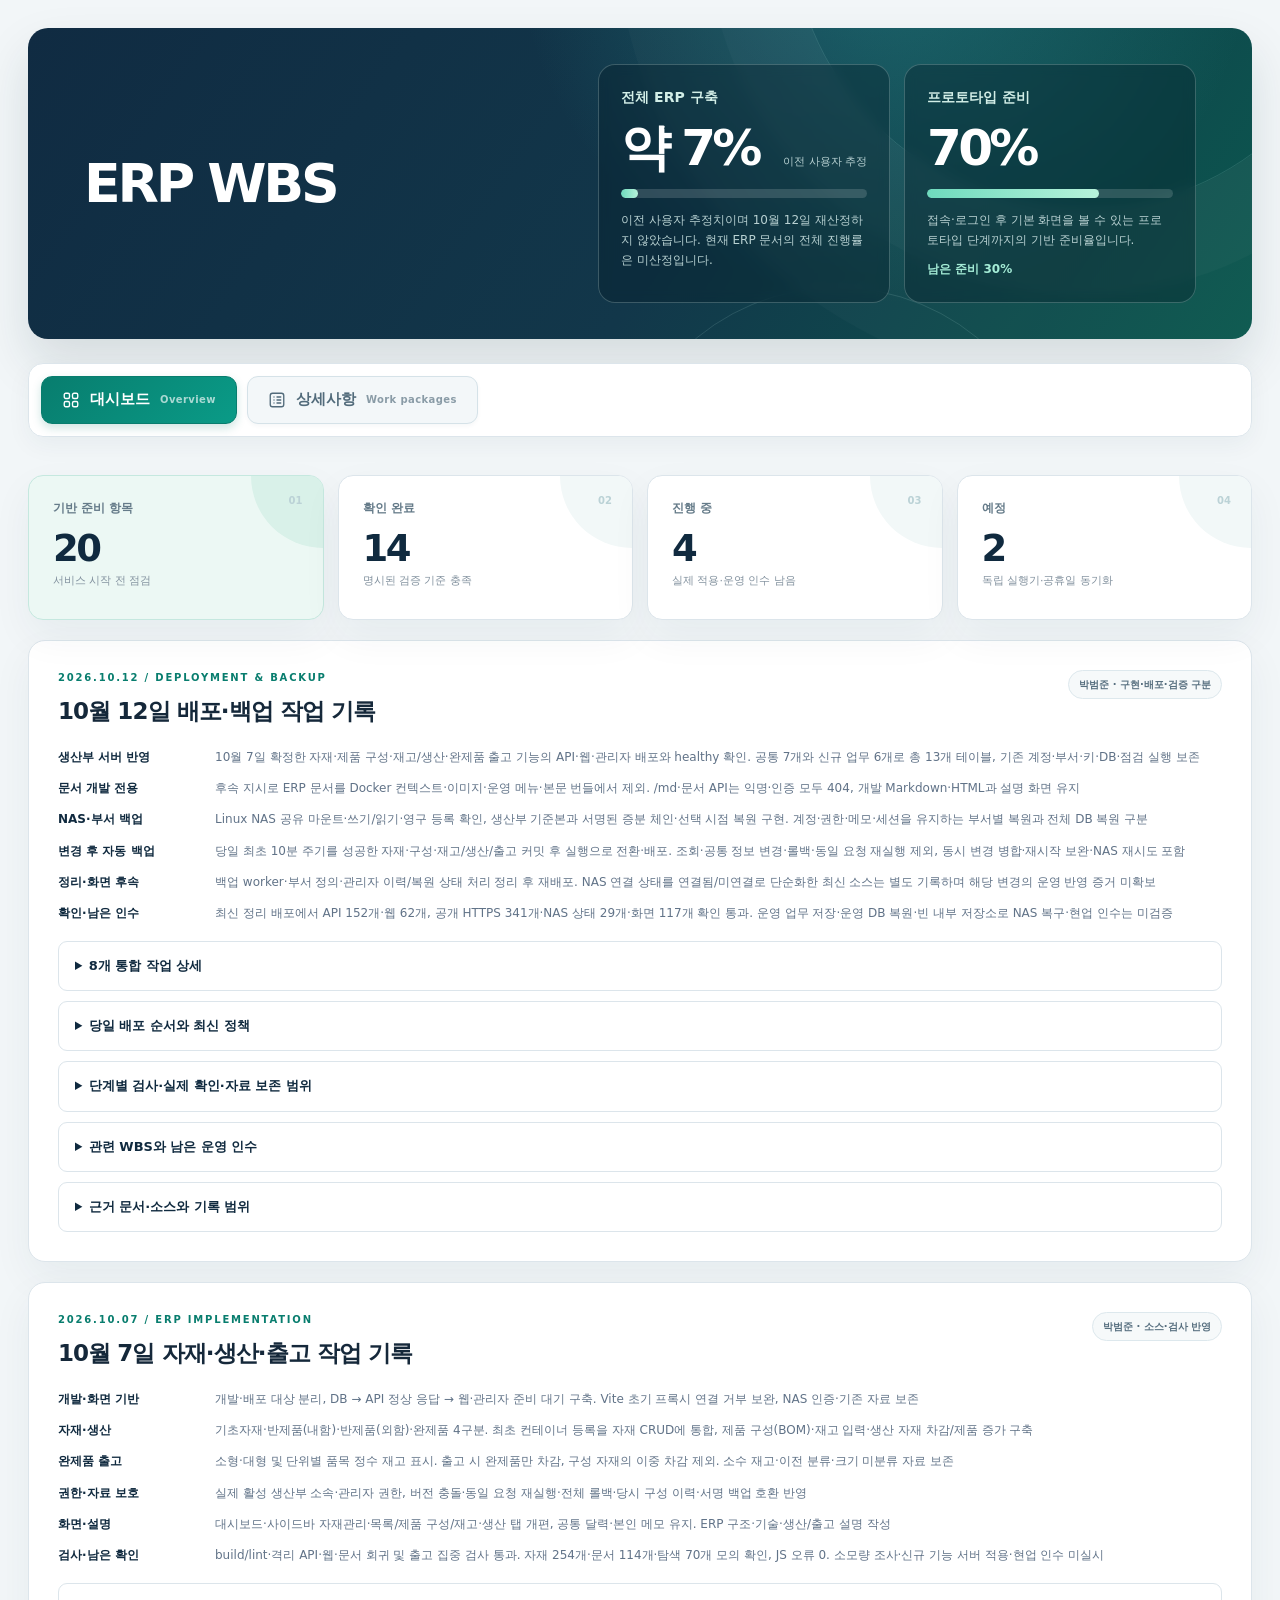
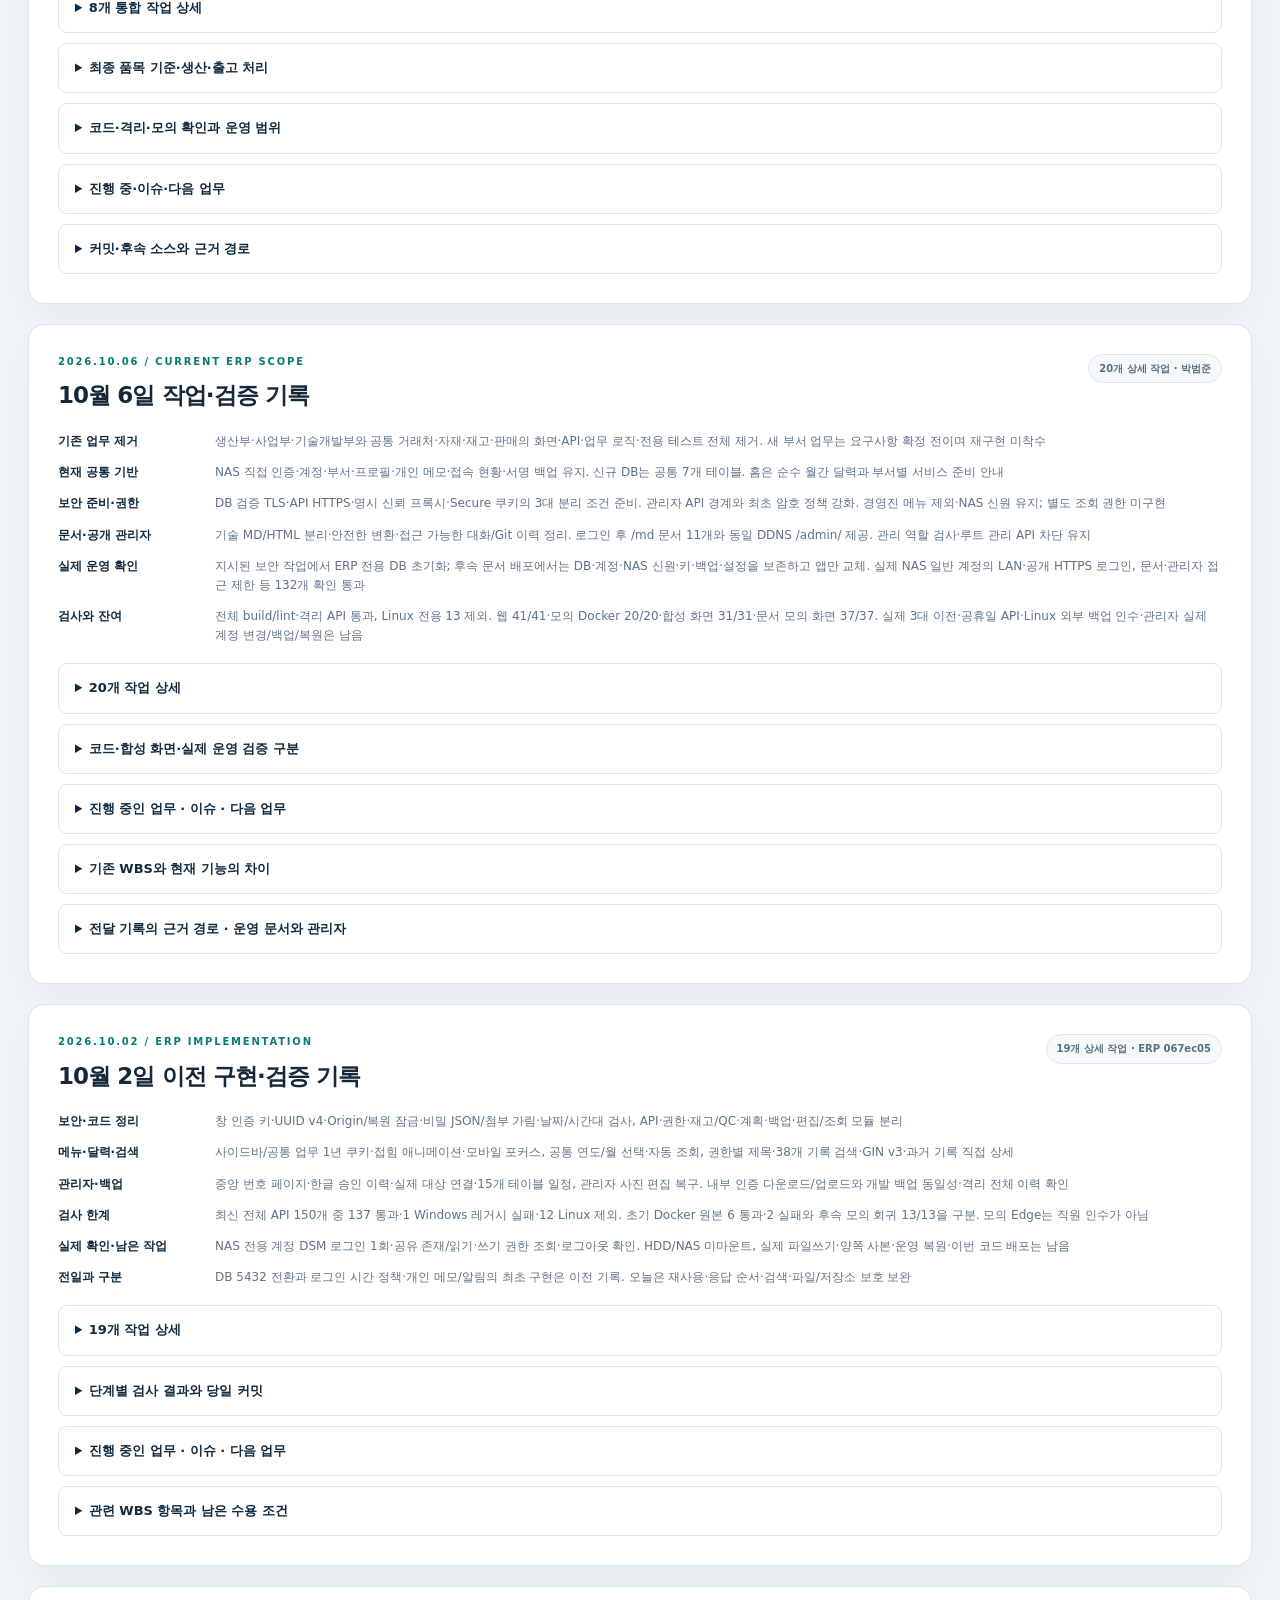
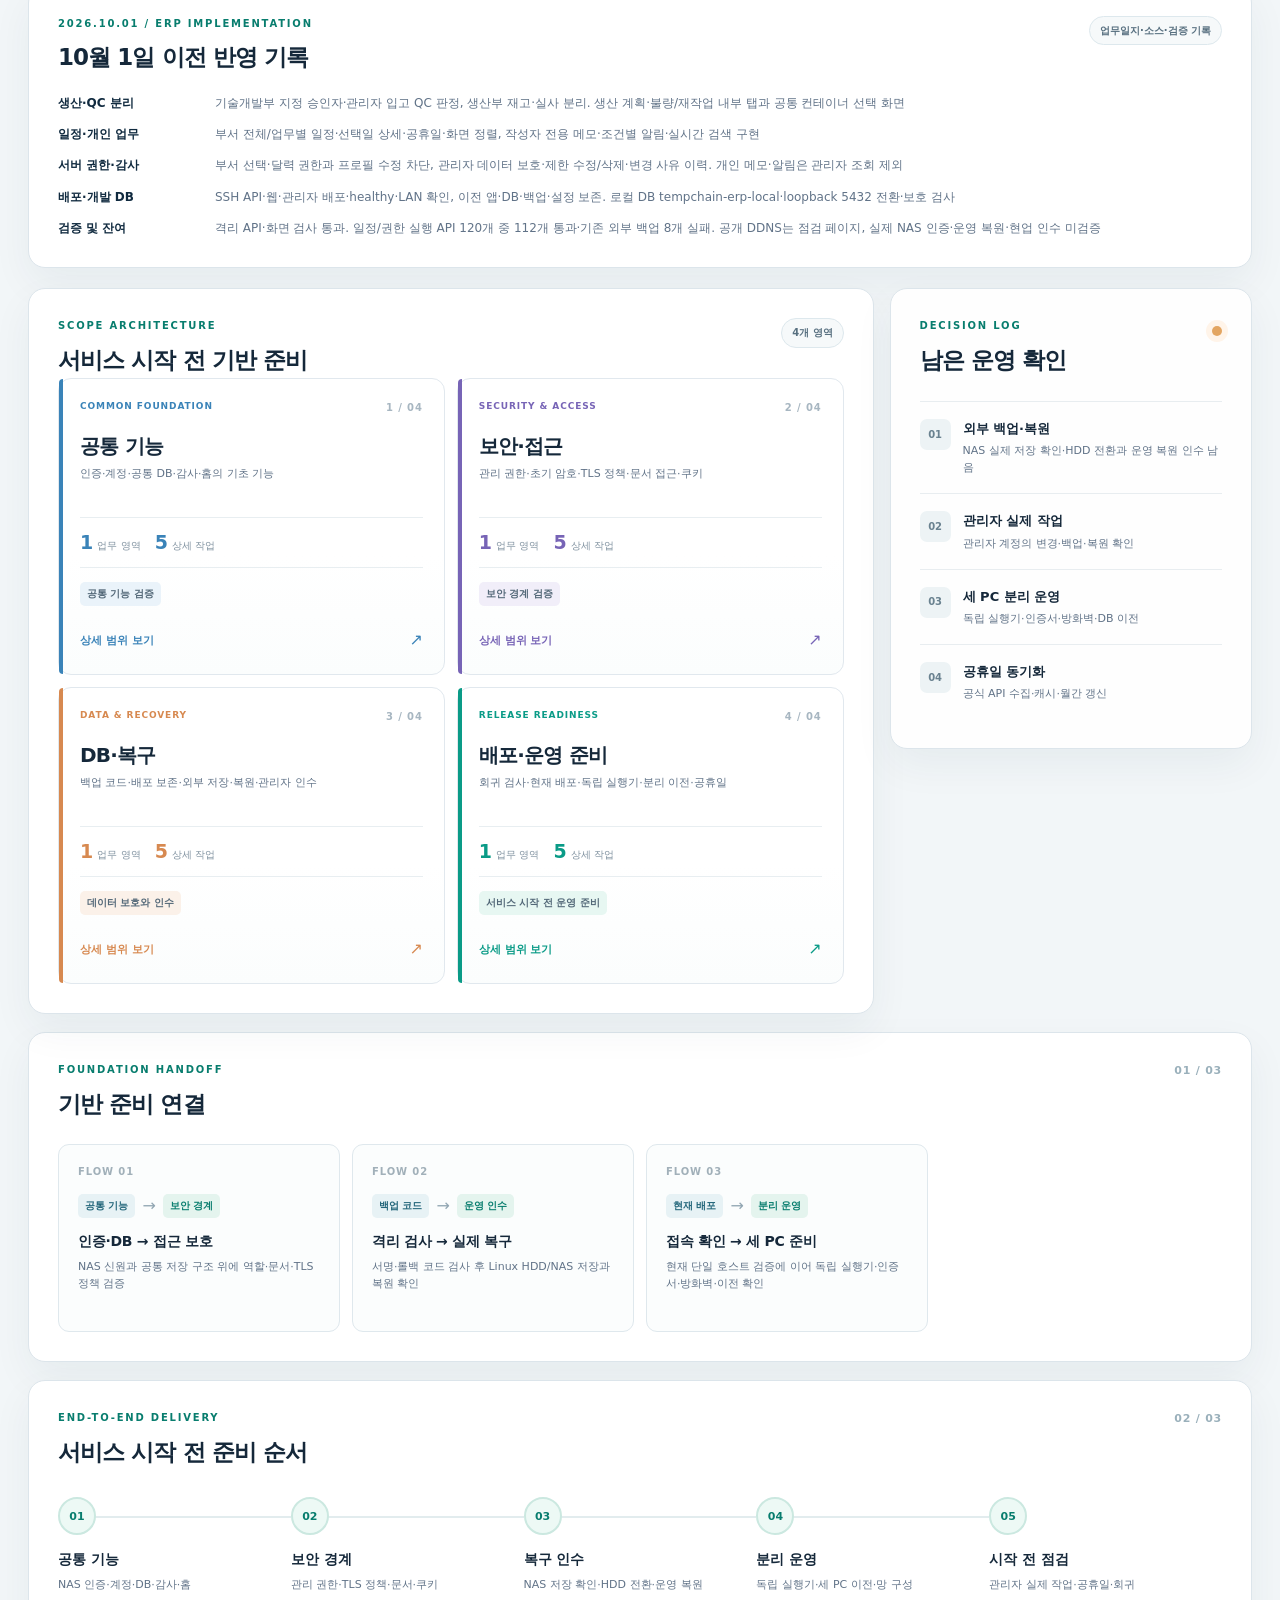
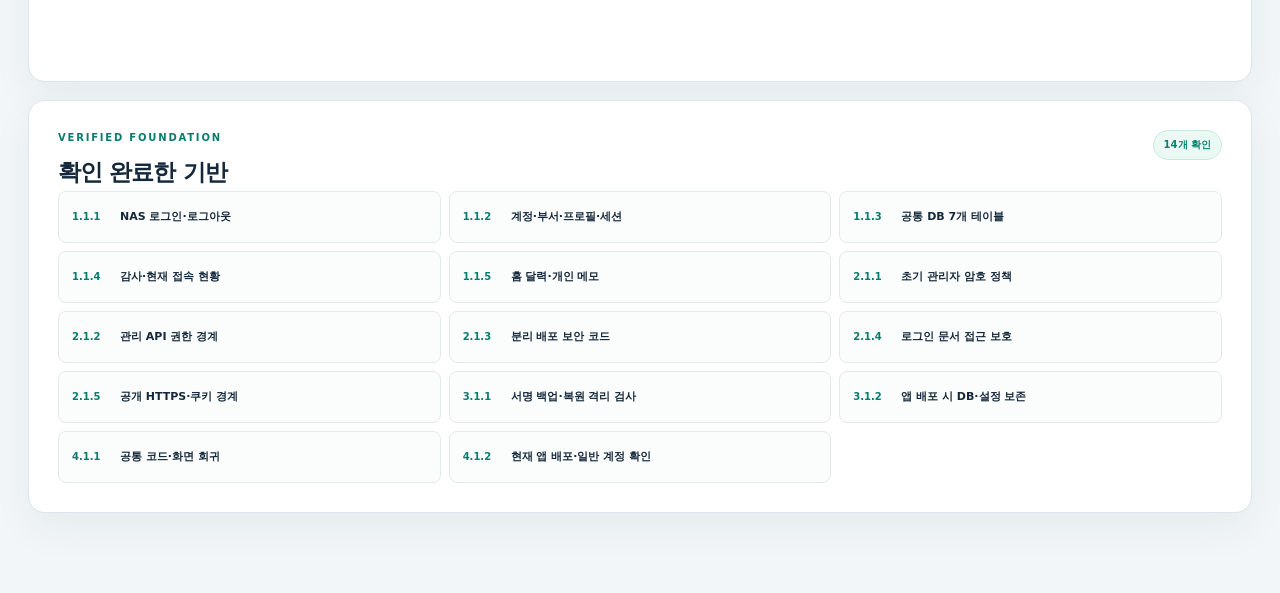
==== commit 2a6276b0: "기록하다 10월 12일 배포·백업 작업 내역" ====
--- a/index.html
+++ b/index.html
@@ -3,7 +3,7 @@
 <head>
   <meta charset="UTF-8">
   <meta name="viewport" content="width=device-width, initial-scale=1.0">
-  <meta name="description" content="TempChain ERP WBS: 10월 7일 자재·제품 구성·재고·생산·완제품 출고 구현, 격리·모의 검사와 운영 미실시 기록">
+  <meta name="description" content="TempChain ERP WBS: 10월 12일 생산부 배포·문서 개발 전용·NAS 부서별 증분 백업과 검증·남은 운영 인수 기록">
   <title>TempChain ERP | ERP WBS</title>
   <link rel="stylesheet" href="./css/wbs.css">
   <style>
@@ -47,9 +47,9 @@
       <div class="hero-progress-group" aria-label="전체 ERP와 프로토타입 준비 진행률">
         <section class="hero-progress" aria-labelledby="overall-progress-title">
           <h2 id="overall-progress-title">전체 ERP 구축</h2>
-          <div class="hero-progress-value"><strong id="overall-progress-value">약 7%</strong><span>현재 추정</span></div>
+          <div class="hero-progress-value"><strong id="overall-progress-value">약 7%</strong><span>이전 사용자 추정</span></div>
           <div id="overall-progress-track" class="progress-track" role="progressbar" aria-label="전체 ERP 구축 진행률 추정" aria-valuemin="0" aria-valuemax="100" aria-valuenow="7"><span id="overall-progress-bar" style="width: 7%"></span></div>
-          <p>준비한 기본 기능과 앞으로 구현할 서비스 전체를 기준으로 한 현재 추정치입니다.</p>
+          <p>이전 사용자 추정치이며 10월 12일 재산정하지 않았습니다. 현재 ERP 문서의 전체 진행률은 미산정입니다.</p>
         </section>
         <section id="prototype-progress" class="hero-progress" aria-labelledby="prototype-progress-title" title="20개 동일 점수 점검 중 14개 확인 완료. 진행 중·예정은 0점">
           <h2 id="prototype-progress-title">프로토타입 준비</h2>
@@ -75,6 +75,114 @@
         <article class="metric-card"><span class="metric-label">진행 중</span><strong id="progress-count">4</strong><small>실제 적용·운영 인수 남음</small><i aria-hidden="true">03</i></article>
         <article class="metric-card"><span class="metric-label">예정</span><strong id="planned-count">2</strong><small>독립 실행기·공휴일 동기화</small><i aria-hidden="true">04</i></article>
       </section>
+
+      <!-- october-twelfth-record:start -->
+      <section id="update-october-twelfth" class="panel-card update-panel" aria-labelledby="update-october-twelfth-title">
+        <div class="panel-heading"><div><p class="eyebrow">2026.10.12 / DEPLOYMENT &amp; BACKUP</p><h2 id="update-october-twelfth-title">10월 12일 배포·백업 작업 기록</h2></div><span class="pill">박범준 · 구현·배포·검증 구분</span></div>
+        <ul class="update-list">
+          <li><strong>생산부 서버 반영</strong><span>10월 7일 확정한 자재·제품 구성·재고/생산·완제품 출고 기능의 API·웹·관리자 배포와 healthy 확인. 공통 7개와 신규 업무 6개로 총 13개 테이블, 기존 계정·부서·키·DB·점검 실행 보존</span></li>
+          <li><strong>문서 개발 전용</strong><span>후속 지시로 ERP 문서를 Docker 컨텍스트·이미지·운영 메뉴·본문 번들에서 제외. /md·문서 API는 익명·인증 모두 404, 개발 Markdown·HTML과 설명 화면 유지</span></li>
+          <li><strong>NAS·부서 백업</strong><span>Linux NAS 공유 마운트·쓰기/읽기·영구 등록 확인, 생산부 기준본과 서명된 증분 체인·선택 시점 복원 구현. 계정·권한·메모·세션을 유지하는 부서별 복원과 전체 DB 복원 구분</span></li>
+          <li><strong>변경 후 자동 백업</strong><span>당일 최초 10분 주기를 성공한 자재·구성·재고/생산/출고 커밋 후 실행으로 전환·배포. 조회·공통 정보 변경·롤백·동일 요청 재실행 제외, 동시 변경 병합·재시작 보완·NAS 재시도 포함</span></li>
+          <li><strong>정리·화면 후속</strong><span>백업 worker·부서 정의·관리자 이력/복원 상태 처리 정리 후 재배포. NAS 연결 상태를 연결됨/미연결로 단순화한 최신 소스는 별도 기록하며 해당 변경의 운영 반영 증거 미확보</span></li>
+          <li><strong>확인·남은 인수</strong><span>최신 정리 배포에서 API 152개·웹 62개, 공개 HTTPS 341개·NAS 상태 29개·화면 117개 확인 통과. 운영 업무 저장·운영 DB 복원·빈 내부 저장소로 NAS 복구·현업 인수는 미검증</span></li>
+        </ul>
+        <div class="october-record">
+          <details class="record-group"><summary>8개 통합 작업 상세</summary><div class="record-body">
+            <details class="record-task"><summary>1. 확정 생산부 기능의 운영 서버 반영</summary><div class="record-body"><ul>
+              <li>자재 CRUD·검색·필터, 기초자재·내함·외함·완제품 구분, 제품 구성(BOM), 재고 입력·생산 자동차감·완제품 출고의 최종 소스 배포</li>
+              <li>API → 관리자 → 웹 순서로 교체하고 세 앱 healthy 확인. 실제 운영 DB는 공통 7개 테이블과 신규 업무 6개 테이블의 총 13개 집합 확인</li>
+              <li>신규 업무 테이블은 빈 상태로 추가하고 예시 품목·구성·재고 자동 생성 제외. 기존 계정 24개·부서 4개·개인메모 0개, 안정 계정 필드·NAS 신원·스키마 v9·서명 키 보존 대조</li>
+              <li>DB·점검 컨테이너 ID·시작 시각·설정 유지. 운영 DB 초기화·DB 재시작·점검 목적지 전환 없이 앱만 반영</li>
+              <li>지정 NAS 일반 계정의 실제 공개 HTTPS 로그인과 업무 조회 권한 경계 확인. 실제 자재 저장·생산·출고 쓰기 및 현업 인수는 미검증</li>
+            </ul></div></details>
+            <details class="record-task"><summary>2. ERP 문서의 개발 전용 정책 적용</summary><div class="record-body"><ul>
+              <li>당일 최초 생산부 배포의 문서 포함 결과를 과거 기록으로 구분하고, 후속 지시로 운영 문서 제공 제거</li>
+              <li>Docker 문서 생성·복사 단계와 빌드 컨텍스트의 erp-docs 제외, 운영 웹의 문서 메뉴·본문 번들 제거</li>
+              <li>Docker 웹 빌드의 문서 설정 false와 운영 API의 문서 라우트 미등록 적용. /md·/api/documentation·/api/docs는 인증 여부와 무관하게 404 유지</li>
+              <li>개발 Markdown 원본·생성 HTML·로그인 후 문서 화면 유지. 개발 설명·검증·인수인계 정리가 운영 이미지에 문서를 다시 포함하는 작업은 아님</li>
+              <li>공개 HTTPS에서 일반 로그인·달력·내 정보·모바일·권한·쿠키·로그아웃과 문서 메뉴/번들 부재·문서 404 확인</li>
+            </ul></div></details>
+            <details class="record-task"><summary>3. Linux NAS 저장소 연결과 첫 백업 보존 확인</summary><div class="record-body"><ul>
+              <li>마스터의 root 실행으로 Linux 서버의 지정 NAS 공유 CIFS 마운트, SMB 3.1.1 암호화, UID 1000 임시 파일 생성·fsync·읽기·삭제와 fstab 등록 완료 확인</li>
+              <li>호스트 마운트 준비와 API의 NAS 연결 설정·앱 배포를 별도 단계로 수행. 기존 내부 백업 볼륨·서명 키 유지, HDD 원본 전환은 미실시</li>
+              <li>최초 부서 백업 배포에서 NAS 연결·자동 실행·당시 10분 설정, 생산부 첫 기준본 내부 1개·NAS 저장 1개 확인</li>
+              <li>내부·NAS 기준본의 실제 파일 바이트·키·HMAC·SHA·체인 일치 확인. 후속 변경 발생 백업 배포에서 전체 DB 백업 1개를 실제 생성하고 NAS 사본의 서명·덤프 SHA·바이트 일치 확인</li>
+              <li>NAS 파일 자동 삭제는 수행하지 않으며 기존 백업·환경·키·DB·점검 실행과 자료 보존</li>
+            </ul></div></details>
+            <details class="record-task"><summary>4. 부서별 기준본·증분 체인·선택 시점 복원 구축</summary><div class="record-body"><ul>
+              <li>생산부 자재·제품 구성·재고/생산/출고의 업무 6개 테이블을 부서별 범위로 등록. 사업부·기술개발부는 업무 테이블이 없어 업무자료 없음 표시·복원 차단</li>
+              <li>기준본과 이후 추가·수정·삭제 증분으로 시점 구성. 부서·테이블 범위·참조 계정 신원·HMAC·이전 파일 SHA·연속 체인을 함께 검사하고 중간 파일 누락·변조는 거부</li>
+              <li>복원 전 안전 기준본과 DB 유지보수 잠금, 선택 업무 테이블만 단일 트랜잭션으로 복원. 공통 계정·부서·권한·NAS 신원·개인메모·로그인 세션 유지, 공통 감사에 복원 기록 추가</li>
+              <li>재고·자재·구성 버전을 올려 복원 전 화면의 오래된 요청 차단, ID 시퀀스 하향 방지. 미지의 외부 참조는 CASCADE 삭제 없이 거부</li>
+              <li>기존 전체 DB 서명 v8/v9 복원과 부서별 복원 분리. 전체 DB 복원의 세션 폐기 계약 유지</li>
+              <li>NAS 체인 가져오기 CLI로 이미 같은 내부 체인이 있는 경우 imported=0·databaseChanged=false 확인. 빈 내부 저장소의 신규 가져오기와 실제 운영 DB 복원 인수는 미검증</li>
+            </ul></div></details>
+            <details class="record-task"><summary>5. 10분 주기에서 성공한 업무 변경 후 자동 백업으로 전환</summary><div class="record-body"><ul>
+              <li>당일 최초 10분 방식의 결과를 보존하고 최신 요청에 따라 자재·구성·재고/생산/출고의 성공 COMMIT 후 해당 부서 백업 실행으로 전환·운영 반영</li>
+              <li>조회·공통 계정/권한/메모 변경·롤백·동일 요청 재실행은 알림 대상에서 제외. trigger=change·intervalMinutes=null, 자동 활성 여부 automatic 유지</li>
+              <li>누적 변경을 직렬 실행기로 처리하며 동시 변경은 한 증분·복원 시점에 합쳐질 수 있음. 모든 업무 작업의 중간 상태를 각각 복원하는 보장과 구분</li>
+              <li>재시작 때 현재 DB 마지막 상태와 미전송 체인 보완, 변경이 없으면 새 파일 생성 제외. 기준본 이후 24시간이 지나면 다음 업무 변경에서 새 기준본 생성</li>
+              <li>NAS 장애 시 내부 백업 성공을 보존하고 2~30초 재시도. 기존 전체 DB 시간별 백업과 기존 키·서명·스키마 v9·13개 테이블 유지</li>
+              <li>실제 업무 API 저장 → 서명된 증분 생성 → 복원·재시도 연결은 격리 DB에서 확인. 운영에서는 업무자료를 변경하거나 DB를 복원하지 않음</li>
+            </ul></div></details>
+            <details class="record-task"><summary>6. 백업 코드·관리자 상태 처리 정리와 재배포</summary><div class="record-body"><ul>
+              <li>변경 알림·직렬 실행·NAS 재시도·시작 보완·종료 대기를 department-backup-worker.ts로 분리하고 부서 정의 중복 정리</li>
+              <li>관리자 백업 화면의 이력 선택·조회·응답 타입·작업 상태·복원 폼 초기화 정리, 기존 자동 백업·서명·부서 복원 범위 유지</li>
+              <li>정리한 API·웹·관리자 재배포와 healthy 확인. 공통/업무 자료·설정·NAS 신원·DB/점검 실행 상태 보존 대조</li>
+              <li>기존 내부·NAS 백업 파일 632개와 서명 키의 바이트 해시 일치 확인. 이번 정리 배포의 운영 검증은 이력 조회·빈 복원 폼 열기/취소와 읽기만 수행</li>
+            </ul></div></details>
+            <details class="record-task"><summary>7. NAS 연결 상태 화면 단순화 후속 소스</summary><div class="record-body"><ul>
+              <li>커밋 a5b4eed에서 관리자 NAS DB 백업의 상태를 연결됨/미연결로 단순화하고 NAS 주소 표시 유지</li>
+              <li>중복 설명·마지막 연결 확인 시각·운영체제 안내·상세 오류 문구를 해당 카드에서 제거하고 모의 화면 검증 기대값 조정</li>
+              <li>백업 엔진·서명·파일·자동 실행·부서 복원 동작 변경은 해당 커밋 범위에 없음. 이 소스 변경의 운영 배포와 실제 공개 화면 재확인 증거는 미확보</li>
+            </ul></div></details>
+            <details class="record-task"><summary>8. 오늘 기록과 현재 안내의 근거 정리</summary><div class="record-body"><ul>
+              <li>생산부 최초 배포 → 문서 제외 → NAS·부서별 10분 백업 → 변경 후 백업 → 코드 정리 배포 → NAS 상태 후속 소스를 날짜와 단계로 구분</li>
+              <li>오늘 정리 요청에 따라 ERP 문서·박범준 일일업무와 WBS 메인 HTML에 실제 작업 내용 반영. 과거 문서 포함·10분 방식·미배포 기록은 당시 근거로 보존</li>
+              <li>검사 수치는 단계별 결과이며 반복 검사 중복 합산 제외. 기록 갱신만으로 운영 상태를 새로 확인하거나 현업 인수를 완료한 것으로 판단하지 않음</li>
+            </ul></div></details>
+          </div></details>
+          <details class="record-group"><summary>당일 배포 순서와 최신 정책</summary><div class="record-body">
+            <div class="record-table" role="region" aria-label="10월 12일 배포 순서와 정책" tabindex="0"><table><thead><tr><th>단계</th><th>반영 내용·확인</th><th>최신 상태와 구분</th></tr></thead><tbody>
+              <tr><td>20261012-production-r1</td><td>생산부 기능·ERP 소개 배포, 앱 3개 healthy. 공개 HTTPS 209개·업무 조회 경계 22개 확인·오류 0</td><td>당시 문서 13개 제공은 이전 기록. 생산·출고 운영 쓰기 미검증</td></tr>
+              <tr><td>20261012-nodocs-r2</td><td>운영 문서 파일·메뉴·번들·라우트 제거, 앱 3개 healthy. NAS 실제 로그인·문서 404 등 325개 확인·오류 0</td><td>ERP 문서는 개발 전용. 후속 모든 백업 배포에서도 제외 정책 유지</td></tr>
+              <tr><td>20261012-department-backups-r1</td><td>Linux NAS 연결·부서별 기준본/증분·복원 앱 배포. 관리자 28개 확인, 생산부 첫 기준본의 내부·NAS 저장 확인</td><td>당시 자동 10분 방식은 후속 변경 후 방식으로 대체. 이 결과를 최신 방식의 완료 근거로 혼용하지 않음</td></tr>
+              <tr><td>20261012-event-backups-r2</td><td>성공한 업무 커밋 후 백업·재시도·재시작 보완 배포. 공개 341개·관리자 상태 29개·화면 117개 확인·오류 0</td><td>trigger=change·intervalMinutes=null. 운영 업무 저장·운영 복원은 미실시</td></tr>
+              <tr><td>20261012-backup-cleanup-r1</td><td>worker·부서 정의·관리자 폼 상태 정리 재배포. 앱 healthy·공개/상태/화면 확인·파일 632개 보존 대조 통과</td><td>최신 확인된 배포. 기존 서명·자동 실행·복원 범위 유지</td></tr>
+              <tr><td>a5b4eed 후속 소스</td><td>NAS DB 백업 카드의 연결됨/미연결 표시와 주소만 남기는 화면 단순화</td><td>커밋은 소스 보관 근거. 해당 변경의 운영 배포 증거 미확보</td></tr>
+            </tbody></table></div>
+          </div></details>
+          <details class="record-group"><summary>단계별 검사·실제 확인·자료 보존 범위</summary><div class="record-body">
+            <div class="record-table" role="region" aria-label="10월 12일 검사와 실제 운영 확인" tabindex="0"><table><thead><tr><th>단계·검사</th><th>확인 결과</th><th>실행 범위·한계</th></tr></thead><tbody>
+              <tr><td>최초 생산부 반영</td><td>build/lint, 격리 API 128·웹 62 통과, API Linux 전용 13 제외. Docker·문서 회귀 합계 34 통과·Unix 소켓 1 제외</td><td>모의 화면 합계 588개·JS 오류 0은 운영 쓰기 검증과 별도. 공개 실제 209개와 조회 경계 22개 구분</td></tr>
+              <tr><td>운영 문서 제외</td><td>build/lint, 격리 API 130·웹 62·Docker 24 통과. API Linux 13·Docker Unix 소켓 1 제외. 공개 실제 325개·오류 0</td><td>이미지/본문 번들 부재·문서 404·로그인·쿠키·모바일 확인, 업무 쓰기·운영 복원 제외</td></tr>
+              <tr><td>변경 후 자동 백업</td><td>API 149·웹 62 통과, API Linux 13 제외. 엔진·업무 저장/증분/복원 연결 19개 통과. 격리 Linux 외부 파일 17 통과·Windows 1 제외</td><td>실제 업무 저장·복원은 격리 DB. 공개 341개·상태 29개·화면 117개는 로그인·권한·상태·읽기·빈 폼 취소 범위</td></tr>
+              <tr><td>최신 백업 코드 정리</td><td>build/lint, API 152·웹 62 통과, API Linux 13 제외. 엔진/종료 17·화면 모의 67·배포 실행기 11개 통과</td><td>공개 HTTPS 341개·NAS 상태 29개·1440/390/320px 화면 117개 확인·오류 0. 운영 업무 저장·DB 복원·수동 백업 생성 없이 읽기 확인</td></tr>
+              <tr><td>NAS 실제 파일·키</td><td>내부/NAS 생산부 기준본 각 1개의 바이트·SHA·HMAC·체인·키 일치. 변경 후 배포에서 전체 DB 백업 1개 생성·NAS 사본 일치 확인</td><td>CLI 기존 체인 imported=0·databaseChanged=false. 빈 내부 저장소의 복구와 운영 DB 복원 성공으로 확대하지 않음</td></tr>
+              <tr><td>기존 자료·실행 상태</td><td>계정 24·부서 4·메모 0·13테이블, 공통/업무 자료 해시·NAS 신원·키·설정·DB/점검 ID·시작 시각 보존 대조</td><td>최신 정리에서 기존 내부/NAS 파일 632개 바이트 해시 일치. 환경값·계정 신원 원문·키·암호는 공개 기록에서 제외</td></tr>
+            </tbody></table></div>
+            <p>위 수치는 당일 배포·검증 기록의 범위를 재정리한 값이며 이번 문서 갱신에서 운영 검사를 새로 실행한 값이 아님. Windows의 Linux 전용 제외를 통과로 계산하지 않으며 단계 간 반복 확인을 하나의 총검사 수로 합산하지 않음.</p>
+          </div></details>
+          <details class="record-group"><summary>관련 WBS와 남은 운영 인수</summary><div class="record-body">
+            <div class="record-table" role="region" aria-label="10월 12일 WBS 근거와 남은 조건" tabindex="0"><table><thead><tr><th>연결 영역</th><th>오늘 확보한 근거</th><th>남은 확인</th></tr></thead><tbody>
+              <tr><td>생산부 자재·재고·생산·출고</td><td>확정 소스 운영 반영·업무 스키마 추가·조회 권한 경계</td><td>실제 생산부/관리자 계정의 저장·생산·출고·실물 대사·현업 인수, 테이프/접착제 실제 소모량 조사</td></tr>
+              <tr><td>문서·공개 접근 경계</td><td>개발 문서 유지·운영 문서 파일/메뉴/번들 제외·익명/인증 404</td><td>향후 배포에서도 동일 제외 정책 유지</td></tr>
+              <tr><td>NAS·백업·선택 복원</td><td>NAS 마운트/쓰기·실제 파일/서명 확인, 부서 체인·변경 후 자동 실행 배포·격리 복원</td><td>빈 내부 저장소로 NAS 체인 신규 가져오기·운영 DB 복원·시간/실패 복구·HDD 전환 인수</td></tr>
+              <tr><td>공통 기반·분리 운영</td><td>NAS 로그인·권한·세션·키·DB·점검 실행·자료 보존 대조</td><td>관리자 실제 계정 변경·직원 OTP, 실제 3대 이전·인증서·방화벽·공휴일 공식 API 연동</td></tr>
+            </tbody></table></div>
+            <p>기존 WBS의 전체 ERP 약 7%는 이전 사용자 추정이며 오늘 재산정하지 않음. 현재 ERP 문서의 전체 진행률은 미산정. 프로토타입 기반 준비 70%(20개 중 14개), 기존 상태·가중치·완료일과 과거 기록 보존. 오늘 배포·검사를 근거로 미검증 운영 인수 항목을 done으로 전환하지 않음.</p>
+          </div></details>
+          <details class="record-group"><summary>근거 문서·소스와 기록 범위</summary><div class="record-body"><ul>
+            <li>오늘 통합 일지 · erp-docs/daily-work-logs/박범준/2026-10-12.md</li>
+            <li>현행 설명·인수인계·검증 · erp-docs/md/ERP_OVERVIEW.md · erp-docs/md/AI_HANDOFF.md · erp-docs/md/VALIDATION.md</li>
+            <li>부서별 백업·체인 가져오기·복원 계약 · erp-docs/md/DATABASE_README.md</li>
+            <li>백업 실행 분리 · erp-api/src/department-backup-worker.ts</li>
+            <li>NAS 상태 후속 소스 · erp-admin/src/views/BackupsView.vue · scripts/verify-nas-backups-ui.mjs · a5b4eed</li>
+          </ul><p>현재 안내와 날짜별 과거 배포 결과를 구분해 기록. 이번 정리는 ERP 문서·WBS 적용 범위이며 추가 커밋·푸시·서비스 조작·서버 배포를 포함하지 않음.</p></div></details>
+        </div>
+      </section>
+      <!-- october-twelfth-record:end -->
 
       <!-- october-seventh-record:start -->
       <section id="update-october-seventh" class="panel-card update-panel" aria-labelledby="update-october-seventh-title">
@@ -1134,7 +1242,7 @@
         <aside class="panel-card decision-panel" aria-labelledby="decision-title">
           <div class="panel-heading"><div><p class="eyebrow">DECISION LOG</p><h2 id="decision-title">남은 운영 확인</h2></div><span class="signal-dot" aria-hidden="true"></span></div>
           <ol class="decision-list">
-            <li><span>01</span><div><strong>외부 백업·복원</strong><p>Linux HDD·NAS 실제 저장·사본·복원 인수</p></div></li>
+            <li><span>01</span><div><strong>외부 백업·복원</strong><p>NAS 실제 저장 확인·HDD 전환과 운영 복원 인수 남음</p></div></li>
             <li><span>02</span><div><strong>관리자 실제 작업</strong><p>관리자 계정의 변경·백업·복원 확인</p></div></li>
             <li><span>03</span><div><strong>세 PC 분리 운영</strong><p>독립 실행기·인증서·방화벽·DB 이전</p></div></li>
             <li><span>04</span><div><strong>공휴일 동기화</strong><p>공식 API 수집·캐시·월간 갱신</p></div></li>
@@ -1152,7 +1260,7 @@
         <div class="delivery-steps">
           <article><span>01</span><h3>공통 기능</h3><p>NAS 인증·계정·DB·감사·홈</p></article>
           <article><span>02</span><h3>보안 경계</h3><p>관리 권한·TLS 정책·문서·쿠키</p></article>
-          <article><span>03</span><h3>복구 인수</h3><p>실제 HDD·NAS 저장·운영 복원</p></article>
+          <article><span>03</span><h3>복구 인수</h3><p>NAS 저장 확인·HDD 전환·운영 복원</p></article>
           <article><span>04</span><h3>분리 운영</h3><p>독립 실행기·세 PC 이전·망 구성</p></article>
           <article><span>05</span><h3>시작 전 점검</h3><p>관리자 실제 작업·공휴일·회귀</p></article>
         </div>
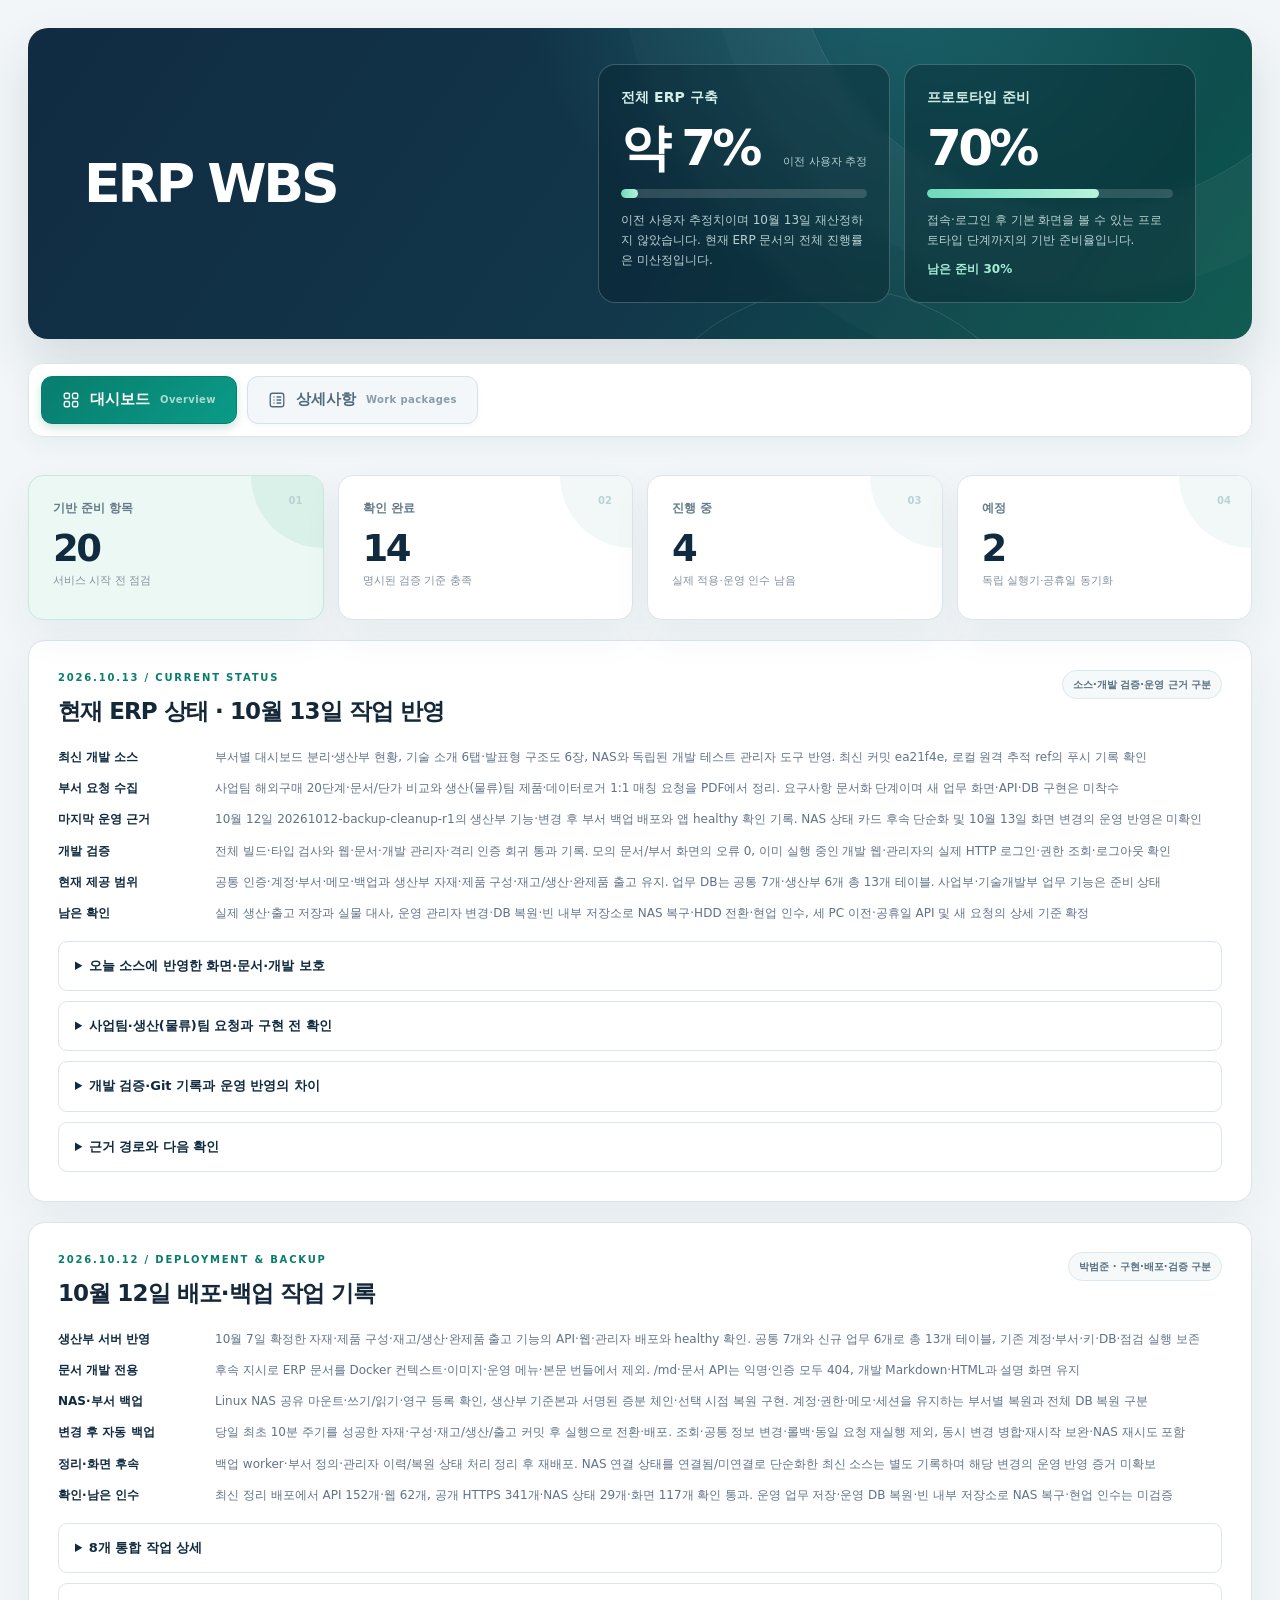
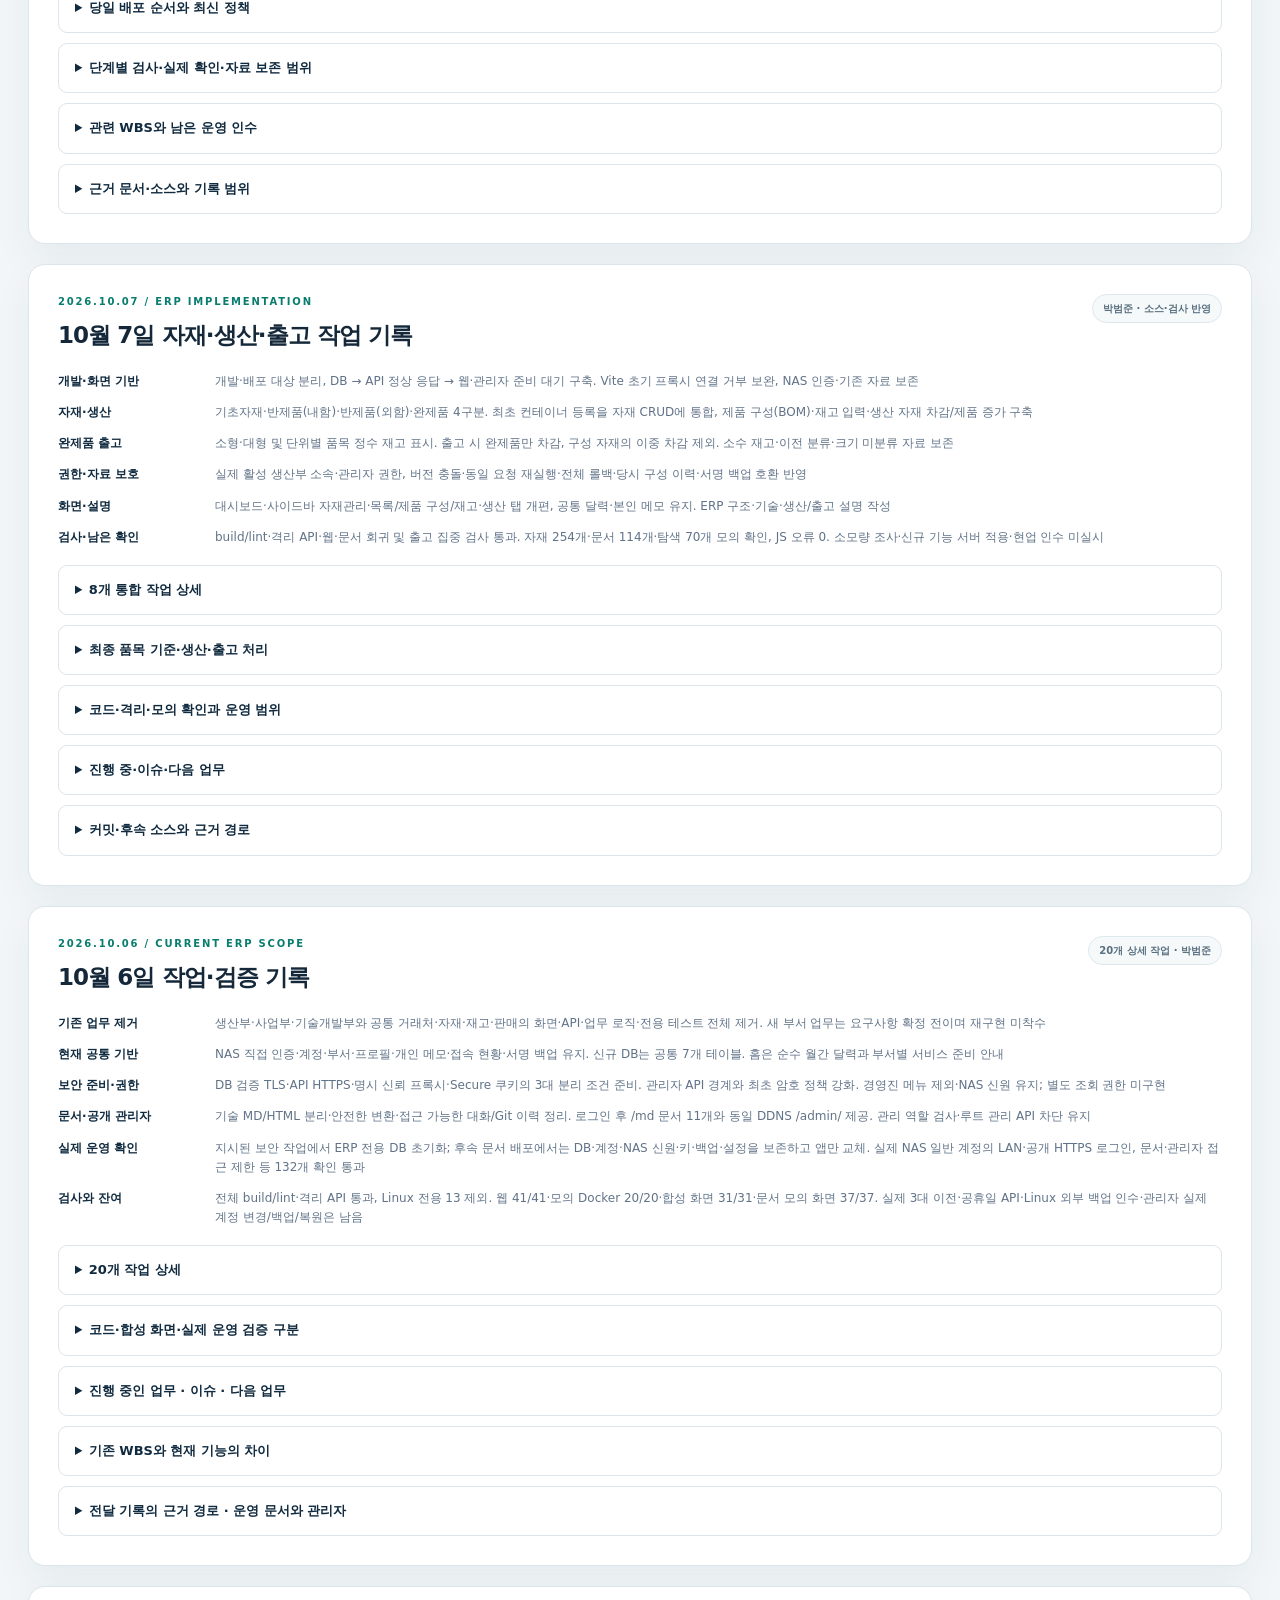
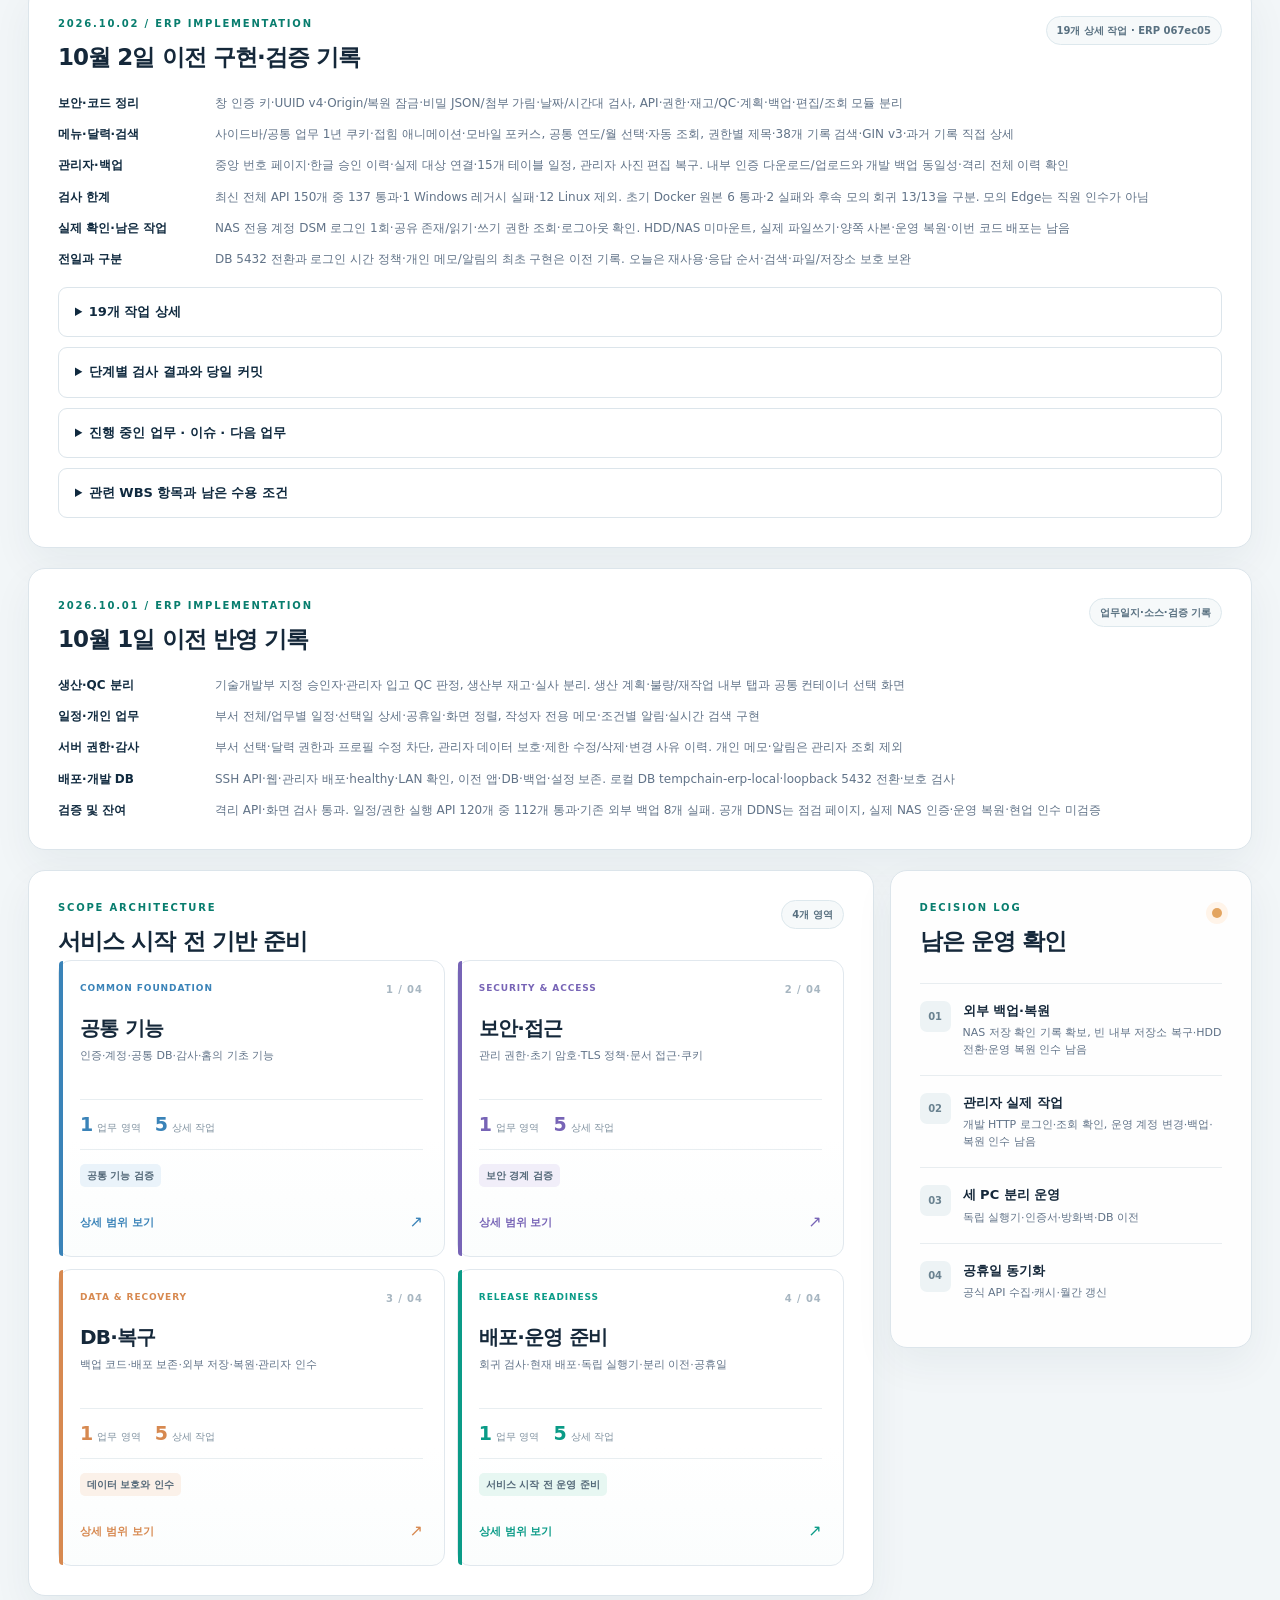
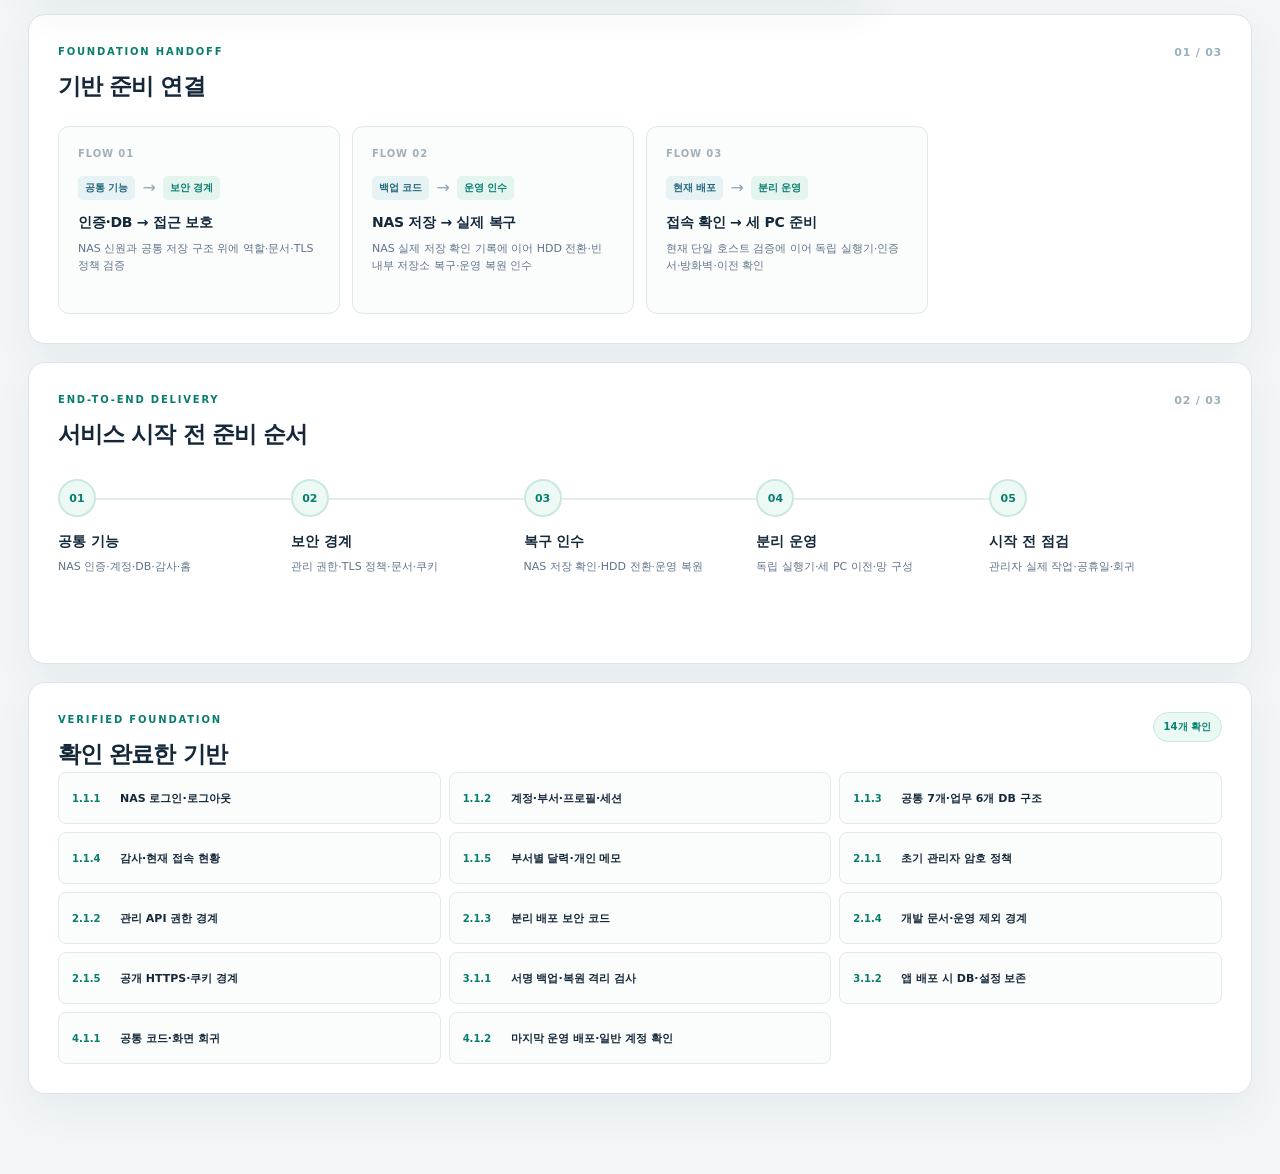
==== commit 4b9cc589: "문서화하고 10월 13일 WBS 현황 갱신" ====
--- a/index.html
+++ b/index.html
@@ -3,7 +3,7 @@
 <head>
   <meta charset="UTF-8">
   <meta name="viewport" content="width=device-width, initial-scale=1.0">
-  <meta name="description" content="TempChain ERP WBS: 10월 12일 생산부 배포·문서 개발 전용·NAS 부서별 증분 백업과 검증·남은 운영 인수 기록">
+  <meta name="description" content="TempChain ERP WBS: 10월 13일 부서별 대시보드·기술 문서·개발 관리자·부서 요구사항과 마지막 확인된 운영 배포·남은 인수 현황">
   <title>TempChain ERP | ERP WBS</title>
   <link rel="stylesheet" href="./css/wbs.css">
   <style>
@@ -49,7 +49,7 @@
           <h2 id="overall-progress-title">전체 ERP 구축</h2>
           <div class="hero-progress-value"><strong id="overall-progress-value">약 7%</strong><span>이전 사용자 추정</span></div>
           <div id="overall-progress-track" class="progress-track" role="progressbar" aria-label="전체 ERP 구축 진행률 추정" aria-valuemin="0" aria-valuemax="100" aria-valuenow="7"><span id="overall-progress-bar" style="width: 7%"></span></div>
-          <p>이전 사용자 추정치이며 10월 12일 재산정하지 않았습니다. 현재 ERP 문서의 전체 진행률은 미산정입니다.</p>
+          <p>이전 사용자 추정치이며 10월 13일 재산정하지 않았습니다. 현재 ERP 문서의 전체 진행률은 미산정입니다.</p>
         </section>
         <section id="prototype-progress" class="hero-progress" aria-labelledby="prototype-progress-title" title="20개 동일 점수 점검 중 14개 확인 완료. 진행 중·예정은 0점">
           <h2 id="prototype-progress-title">프로토타입 준비</h2>
@@ -75,6 +75,71 @@
         <article class="metric-card"><span class="metric-label">진행 중</span><strong id="progress-count">4</strong><small>실제 적용·운영 인수 남음</small><i aria-hidden="true">03</i></article>
         <article class="metric-card"><span class="metric-label">예정</span><strong id="planned-count">2</strong><small>독립 실행기·공휴일 동기화</small><i aria-hidden="true">04</i></article>
       </section>
+
+      <!-- october-thirteenth-record:start -->
+      <section id="update-october-thirteenth" class="panel-card update-panel" aria-labelledby="update-october-thirteenth-title">
+        <div class="panel-heading"><div><p class="eyebrow">2026.10.13 / CURRENT STATUS</p><h2 id="update-october-thirteenth-title">현재 ERP 상태 · 10월 13일 작업 반영</h2></div><span class="pill">소스·개발 검증·운영 근거 구분</span></div>
+        <ul class="update-list">
+          <li><strong>최신 개발 소스</strong><span>부서별 대시보드 분리·생산부 현황, 기술 소개 6탭·발표형 구조도 6장, NAS와 독립된 개발 테스트 관리자 도구 반영. 최신 커밋 ea21f4e, 로컬 원격 추적 ref의 푸시 기록 확인</span></li>
+          <li><strong>부서 요청 수집</strong><span>사업팀 해외구매 20단계·문서/단가 비교와 생산(물류)팀 제품·데이터로거 1:1 매칭 요청을 PDF에서 정리. 요구사항 문서화 단계이며 새 업무 화면·API·DB 구현은 미착수</span></li>
+          <li><strong>마지막 운영 근거</strong><span>10월 12일 20261012-backup-cleanup-r1의 생산부 기능·변경 후 부서 백업 배포와 앱 healthy 확인 기록. NAS 상태 카드 후속 단순화 및 10월 13일 화면 변경의 운영 반영은 미확인</span></li>
+          <li><strong>개발 검증</strong><span>전체 빌드·타입 검사와 웹·문서·개발 관리자·격리 인증 회귀 통과 기록. 모의 문서/부서 화면의 오류 0, 이미 실행 중인 개발 웹·관리자의 실제 HTTP 로그인·권한 조회·로그아웃 확인</span></li>
+          <li><strong>현재 제공 범위</strong><span>공통 인증·계정·부서·메모·백업과 생산부 자재·제품 구성·재고/생산·완제품 출고 유지. 업무 DB는 공통 7개·생산부 6개 총 13개 테이블. 사업부·기술개발부 업무 기능은 준비 상태</span></li>
+          <li><strong>남은 확인</strong><span>실제 생산·출고 저장과 실물 대사, 운영 관리자 변경·DB 복원·빈 내부 저장소로 NAS 복구·HDD 전환·현업 인수, 세 PC 이전·공휴일 API 및 새 요청의 상세 기준 확정</span></li>
+        </ul>
+        <div class="october-record">
+          <details class="record-group"><summary>오늘 소스에 반영한 화면·문서·개발 보호</summary><div class="record-body">
+            <h3>부서별 대시보드와 개인 자료 보호</h3>
+            <ul>
+              <li>공통 홈을 부서별 <code>/departments/:id</code> 화면으로 분리하고 선택 부서의 이름·URL을 사용. 루트 진입은 선택/활성 소속 부서로 이동하며 유효한 부서가 없으면 중립 선택 안내 제공</li>
+              <li>생산부에서만 실제 활성 생산부 소속 또는 관리자 권한에 따라 자재·재고 현황과 자재관리·제품구성·재고/생산 진입 제공. 다른 부서는 서비스 준비 안내 유지</li>
+              <li>각 부서에서 개인 달력·본인 메모 제공. 부서 선택으로 소속·권한을 부여하지 않으며 이전 부서의 늦은 응답 폐기, 계정 전환 시 선택·개인 자료 초기화</li>
+              <li>동시 부서 조회 공유·현황 중복 시작 방지, 비활성·미등록 부서 경로 보정, 모바일 제목을 별도 행에 배치하여 잘림 보완</li>
+            </ul>
+            <h3>개발 기술 문서 개편</h3>
+            <ul>
+              <li>기술 개요·작동 흐름·시스템 구조·사용 기술·서버 구성·상세 문서의 6탭 구성. 개요·요청/응답·앱 구조·인증/보호·기술 계층·서버 비교의 발표형 구조도 6장 제공</li>
+              <li>구조도 아래 핵심 기술 참고 3개와 상세 원문 링크 제공. 전체 Markdown 본문은 검색·상세 문서에서 유지하며 부서 요청 원문·허용 목록·본문 정화·키보드·오프라인 열람 보존</li>
+              <li>현재 단일 서버와 향후 세 PC 분리 계획, 현재 내부 HTTP와 향후 인증서 검증 HTTPS/TLS를 구분. NAS/로컬 인증이 공통 세션으로 합류하는 흐름 설명</li>
+              <li>공통 문서 13개와 부서 요청 2개를 허용 목록으로 생성. 문서 15개·오프라인 목록 포함 HTML 16개이며 PDF·일지·미등록 파일은 생성 대상에서 제외</li>
+              <li>운영 문서는 Docker 컨텍스트·이미지·메뉴·번들에서 제외하는 정책 유지. 운영 <code>/md</code>·<code>/api/documentation</code>·<code>/api/docs</code>의 익명/인증 404는 10월 12일 배포 기록 기준</li>
+            </ul>
+            <h3>개발 테스트 관리자와 실행 절차</h3>
+            <ul>
+              <li>NAS와 독립된 로컬 개발 관리자 생성·검증 도구 추가. 고정 로컬 Docker·DB 표식·스키마 v9·아이디 충돌을 확인하고 생성 트랜잭션 전후 기존 계정·부서를 비교</li>
+              <li>개발 DB에 테스트 관리자 1개 생성 및 비공개 자격 파일의 독점 저장·해시 일치 확인 기록. 기존 암호 재설정·DB 이관/초기화·NAS 계정/설정·기존 세션·백업 변경 없음</li>
+              <li>개발 웹 5174·관리자 5175에서 실제 HTTP 로그인·세션/관리자 조회 권한·로그아웃 후 401 확인. 브라우저 로그인 화면 조작·공개 NAS 로그인·운영 관리자 인수와 구분</li>
+              <li>루트 README에 Windows 11·Conda scott·Node.js 24 이상, 개발/배포 대상 분리·실행 순서·NAS 인증·백업 보존·문서 개발 전용·장애 확인 절차 정리</li>
+            </ul>
+          </div></details>
+          <details class="record-group"><summary>사업팀·생산(물류)팀 요청과 구현 전 확인</summary><div class="record-body">
+            <div class="record-table" role="region" aria-label="10월 13일 부서별 요구사항과 미확정 조건" tabindex="0"><table><thead><tr><th>요청 영역</th><th>문서에 정리한 내용</th><th>미확정·미구현 범위</th></tr></thead><tbody>
+              <tr><td>사업팀 해외구매</td><td>발주 요청부터 추후 송금까지 20단계, 오더별 기준 데이터 비교·경고, 두께별 VIP 헤베단가와 이전 발주 가격 비교</td><td>업무 요구 수집 단계. 구체적인 비교 필드·변경 승인·경고 후 저장 허용 정책 미확정, 새 업무 API/DB 미구현</td></tr>
+              <tr><td>사업팀 문서 출력</td><td>구매결의서·영문 발주서·검수의뢰서의 입력 항목과 Excel 내려받기 요청</td><td>참고 Excel 미제공, 결재 금액의 단위/통화·지급일 기준·검수 문서 관계 확인 필요. 금융·회계 모듈 범위 확정으로 확대하지 않음</td></tr>
+              <tr><td>제품·데이터로거</td><td>제품 코드로 시리얼 조회, 제품/로거 1:1 매칭, 특정 담당자 변경·저장 권한, 자동 변경 이력·추적</td><td>시리얼 형식·유일성·최초 이관/재매칭·담당자·이력 보존 기준 미확정. 기존 자재·BOM·출고와 별도 추가 요청이며 화면/API/DB/권한 구현 미착수</td></tr>
+            </tbody></table></div>
+            <p>제공된 PDF 원본 2개를 보존하고 사업팀·생산팀 하위 폴더의 Markdown으로 정리한 결과. 과거에 제거한 구매·로거 기능의 구현 이력을 현재 서비스 완료 근거로 재사용하지 않으며, 미제공 자료·업무 규칙을 추측해 확정하지 않음.</p>
+          </div></details>
+          <details class="record-group"><summary>개발 검증·Git 기록과 운영 반영의 차이</summary><div class="record-body">
+            <div class="record-table" role="region" aria-label="10월 13일 검증 수준과 운영 상태" tabindex="0"><table><thead><tr><th>근거</th><th>확인 결과</th><th>해석 범위</th></tr></thead><tbody>
+              <tr><td>빌드·회귀 기록</td><td>전체 빌드·타입 검사, 웹 69개·개발 관리자 도구 17개·격리 인증 7개·문서 12개 통과</td><td>저장된 개발 검증 기록. 전체 운영 API 회귀·현업 인수의 새 실행 결과로 확대하지 않음</td></tr>
+              <tr><td>모의 화면 결과</td><td>저장 JSON 기준 문서 214개·부서 대시보드 37개 확인, JavaScript 오류 각각 0. 문서 1894/1440/390/320px, 부서 390/320px 표시 확인</td><td>합성 HTTP 결과이며 실제 NAS 로그인·운영 배포 확인 아님. 검증 문서의 문서 186개와 최종 JSON 214개 차이 확인, 별도 실행 합산 제외. 커밋 이후 재검증 기록은 아님</td></tr>
+              <tr><td>개발 HTTP 인증</td><td>이미 실행 중인 로컬 웹/관리자 프록시에서 개발 관리자 로그인·조회·로그아웃, 기존 계정/부서 보존 확인</td><td>개발 계정의 실제 HTTP 범위. 외부 접속 변경·서비스 시작/중지·운영 데이터 변경의 근거가 아님</td></tr>
+              <tr><td>10월 13일 Git</td><td><code>6d80574</code> 부서 요청/문서, <code>962efae</code> 개발·배포 안내, <code>ea21f4e</code> 화면/기술 문서/개발 관리자. 로컬 <code>origin/master</code>와 HEAD 일치·각 푸시 reflog 확인</td><td>로컬 Git 기록 기준이며 원격 신규 조회는 미실시. 작업 당시 문서의 커밋/푸시 미실시 표현은 이후 커밋 이력과 시점을 구분</td></tr>
+              <tr><td>마지막 운영 배포</td><td><code>20261012-backup-cleanup-r1</code> 앱 healthy·공개 HTTPS/NAS 조회·기존 자료/백업 파일 보존 기록</td><td><code>a5b4eed</code> NAS 카드 단순화와 10월 13일 소스의 운영 배포 증거 미확보. 이번 WBS 갱신은 운영 상태를 새로 검사한 결과가 아님</td></tr>
+            </tbody></table></div>
+            <p>기존 기반 준비 20개 중 확인 완료 14개·진행 중 4개·예정 2개와 70% 유지. 전체 ERP 약 7%는 이전 사용자 추정, ERP 문서의 전체 진행률은 미산정. 새 요청 문서·개발 검사·Git 푸시를 운영 수용 완료나 새 진행률로 환산하지 않음.</p>
+          </div></details>
+          <details class="record-group"><summary>근거 경로와 다음 확인</summary><div class="record-body"><ul>
+            <li>현재 계약·검증 · <code>erp-docs/md/AI_HANDOFF.md</code> · <code>PROJECT_STATUS.md</code> · <code>VALIDATION.md</code> · <code>UI_GUIDE.md</code> · <code>ERP_OVERVIEW.md</code></li>
+            <li>요청 원문 정리 · <code>erp-docs/부서별_업무/사업팀/사업팀_업무요구사항.md</code> · <code>erp-docs/부서별_업무/생산팀/생산물류팀_업무요구사항.md</code></li>
+            <li>화면·개발 도구 · <code>erp-web/apps/web/src/components/ProductionDashboard.vue</code> · <code>DocumentationPresentation.vue</code> · <code>erp-web/apps/web/src/department-dashboard.ts</code> · <code>scripts/create-dev-test-admin.mjs</code></li>
+            <li>모의 검증 결과 · <code>erp-web/.dev-data/documentation-portal/result.json</code> · <code>erp-web/.dev-data/department-dashboards/result.json</code> · 부서 요청/README 검증 결과</li>
+            <li>다음 확인 · 신규 화면의 운영 반영 여부, 소모량·실물 재고·생산/출고 인수, 운영 관리자·복원/HDD 전환, 부서 요청의 서식·비교/결재·매칭/권한·이력 기준 확정</li>
+          </ul><p>이번 반영은 ERP Git 패치·현재 문서·저장된 검증 결과를 대조한 WBS 갱신. ERP 파일·서비스·DB·계정 변경과 WBS 커밋·푸시·배포는 수행하지 않음.</p></div></details>
+        </div>
+      </section>
+      <!-- october-thirteenth-record:end -->
 
       <!-- october-twelfth-record:start -->
       <section id="update-october-twelfth" class="panel-card update-panel" aria-labelledby="update-october-twelfth-title">
@@ -1242,8 +1307,8 @@
         <aside class="panel-card decision-panel" aria-labelledby="decision-title">
           <div class="panel-heading"><div><p class="eyebrow">DECISION LOG</p><h2 id="decision-title">남은 운영 확인</h2></div><span class="signal-dot" aria-hidden="true"></span></div>
           <ol class="decision-list">
-            <li><span>01</span><div><strong>외부 백업·복원</strong><p>NAS 실제 저장 확인·HDD 전환과 운영 복원 인수 남음</p></div></li>
-            <li><span>02</span><div><strong>관리자 실제 작업</strong><p>관리자 계정의 변경·백업·복원 확인</p></div></li>
+            <li><span>01</span><div><strong>외부 백업·복원</strong><p>NAS 저장 확인 기록 확보, 빈 내부 저장소 복구·HDD 전환·운영 복원 인수 남음</p></div></li>
+            <li><span>02</span><div><strong>관리자 실제 작업</strong><p>개발 HTTP 로그인·조회 확인, 운영 계정 변경·백업·복원 인수 남음</p></div></li>
             <li><span>03</span><div><strong>세 PC 분리 운영</strong><p>독립 실행기·인증서·방화벽·DB 이전</p></div></li>
             <li><span>04</span><div><strong>공휴일 동기화</strong><p>공식 API 수집·캐시·월간 갱신</p></div></li>
           </ol>
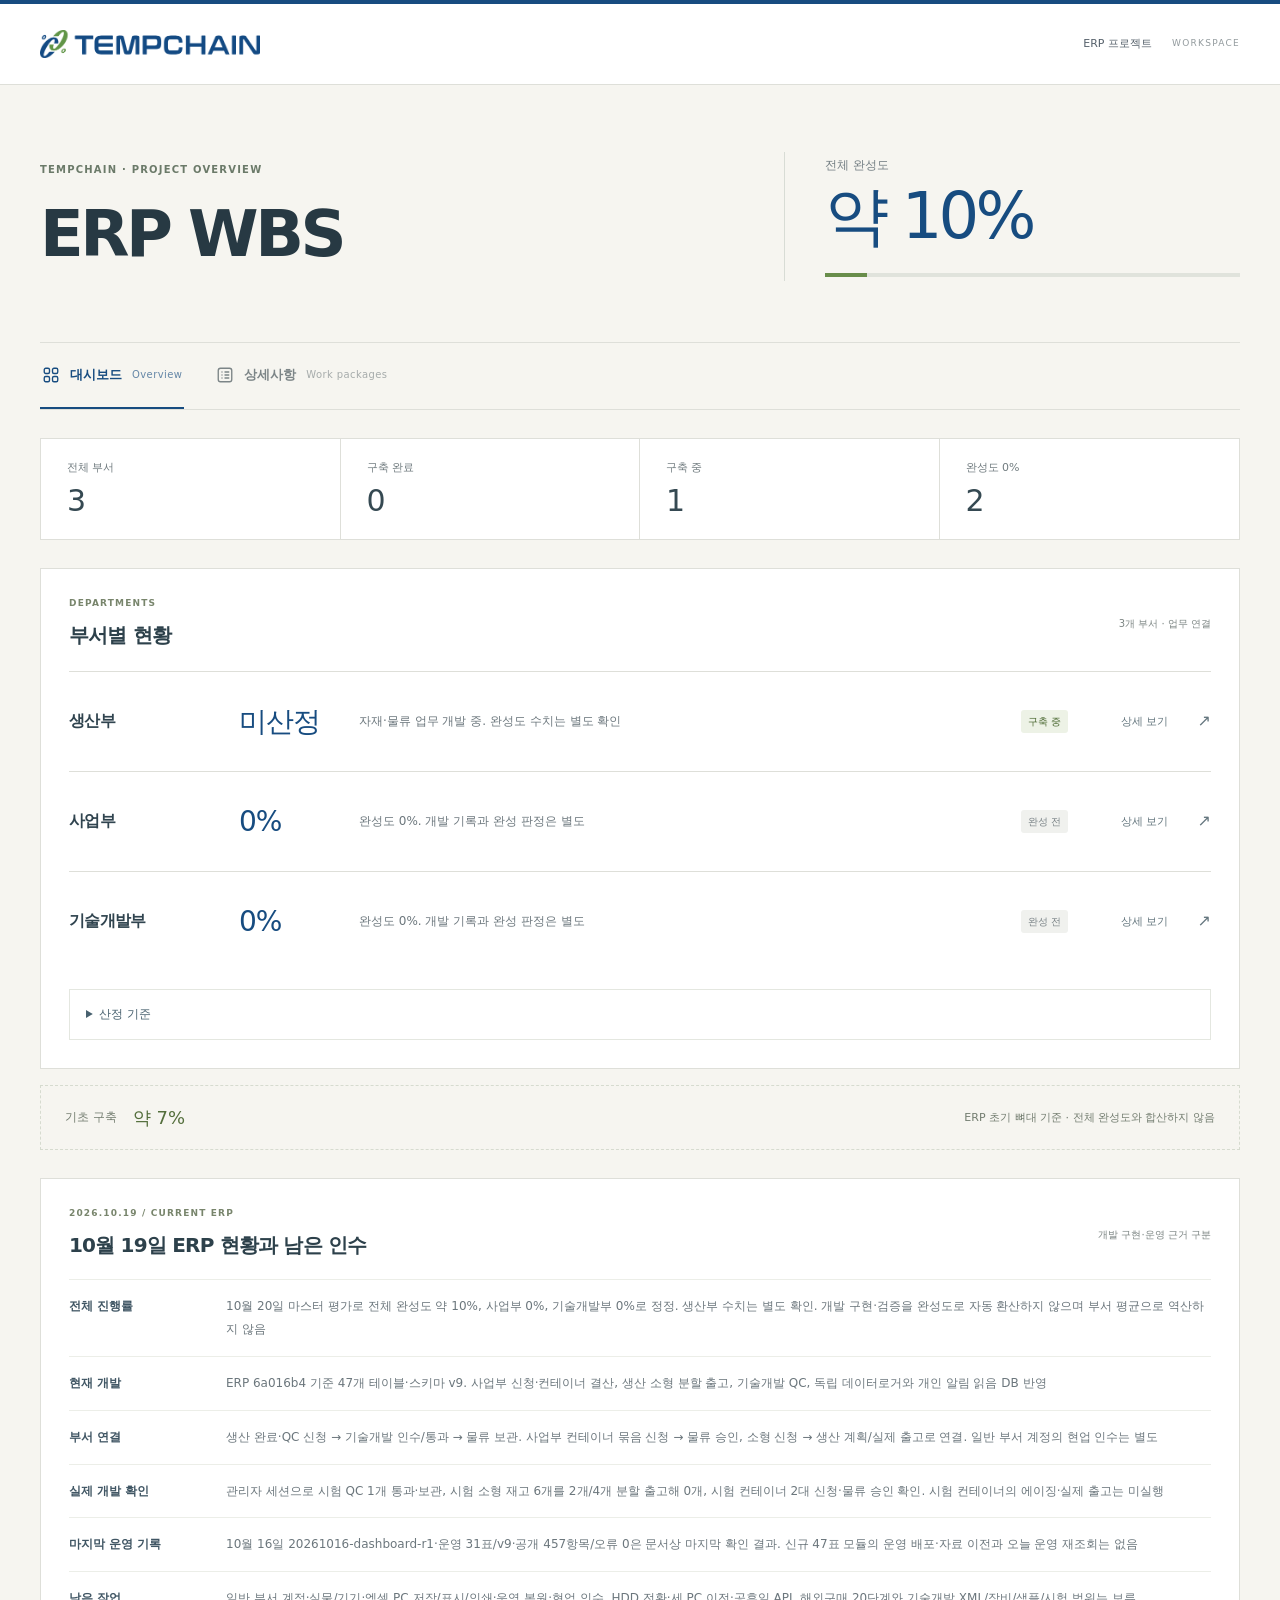
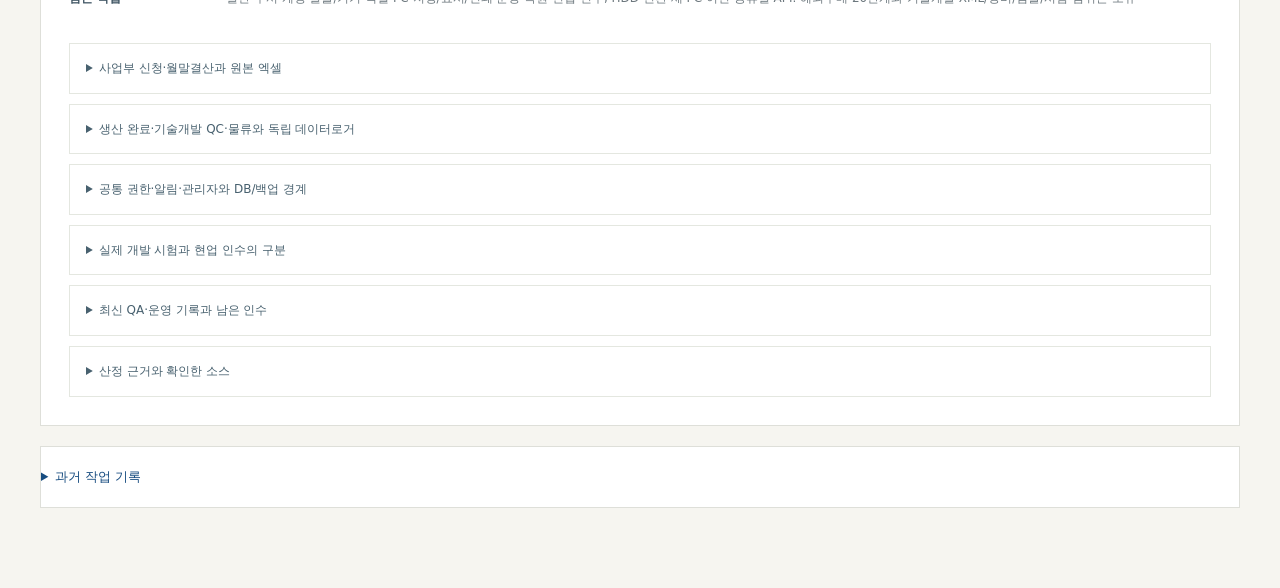
==== commit 199f29d2: "Redesign TEMPCHAIN WBS and correct completion estimates" ====
--- a/index.html
+++ b/index.html
@@ -3,13 +3,13 @@
 <head>
   <meta charset="UTF-8">
   <meta name="viewport" content="width=device-width, initial-scale=1.0">
-  <meta name="description" content="TempChain ERP WBS: 10월 13일 부서별 대시보드·기술 문서·개발 관리자·부서 요구사항과 마지막 확인된 운영 배포·남은 인수 현황">
+  <meta name="description" content="TempChain ERP WBS: 생산부·사업부·기술개발부 구축 현황">
   <title>TempChain ERP | ERP WBS</title>
   <link rel="stylesheet" href="./css/wbs.css">
   <style>
     .hero-copy { align-self: center; }
     .hero { grid-template-columns: minmax(0, 1fr) minmax(0, 1.25fr); gap: 36px; }
-    .hero-progress-group { position: relative; z-index: 1; display: grid; grid-template-columns: repeat(2, minmax(0, 1fr)); gap: 14px; }
+    .hero-progress-group { position: relative; z-index: 1; display: grid; grid-template-columns: minmax(0, 1fr); gap: 14px; }
     .hero-progress-group .hero-progress { min-width: 0; padding: 22px; }
     .hero-progress-group h2 { margin: 0; color: #d2eee7; font-size: 14px; }
     .hero-progress-group .hero-progress-value strong { font-size: 50px; }
@@ -17,6 +17,15 @@
     .hero-progress-group .progress-track { margin-bottom: 12px; }
     .hero-progress-group p { font-size: 12px; line-height: 1.7; }
     .hero-progress-group .progress-remaining { margin-top: 9px; color: #a5edd7; font-weight: 700; }
+    .scope-grid { grid-template-columns: repeat(3, minmax(0, 1fr)); margin-top: 20px; }
+    .scope-card { min-height: 210px; }
+    .department-progress { font-size: 30px; color: var(--navy); }
+    .stage-evidence { display: block; margin-top: 8px; font-size: 11px; color: var(--muted); }
+    @media (max-width: 700px) { .scope-grid { grid-template-columns: 1fr; } }
+    .history-record { margin-top: 20px; }
+    .history-record > summary { cursor: pointer; color: var(--navy); font-weight: 800; }
+    .history-record[open] > summary { margin-bottom: 20px; }
+    @media print { .history-record { display: none; } }
     @media (max-width: 1000px) { .hero { grid-template-columns: 1fr; } }
     @media (max-width: 600px) { .hero-progress-group { grid-template-columns: 1fr; } }
     .october-record { display: grid; gap: 10px; margin-top: 18px; min-width: 0; }
@@ -37,26 +46,28 @@
     .october-record th { background: var(--canvas); color: var(--navy); }
     @media (max-width: 600px) { .update-panel .panel-heading { flex-wrap: wrap; gap: 12px; } .october-record .record-body { padding: 12px; } .october-record summary { padding: 13px 12px; } }
   </style>
+  <link rel="stylesheet" href="./css/brand.css">
+  <link rel="icon" type="image/png" href="./assets/brand/tempchain-symbol.png">
 </head>
 <body>
+  <header class="company-header">
+    <div class="shell company-header-inner">
+      <a class="company-logo" href="./index.html" aria-label="TEMPCHAIN ERP WBS 홈"><img src="./assets/brand/tempchain-logo.png" alt="TEMPCHAIN" width="4096" height="515"></a>
+      <span class="workspace-label">ERP 프로젝트 <span>WORKSPACE</span></span>
+    </div>
+  </header>
   <main class="shell">
     <section class="hero" aria-labelledby="page-title">
       <div class="hero-copy">
+        <p class="eyebrow">TEMPCHAIN · PROJECT OVERVIEW</p>
         <h1 id="page-title">ERP WBS</h1>
       </div>
-      <div class="hero-progress-group" aria-label="전체 ERP와 프로토타입 준비 진행률">
+      <div class="hero-progress-group" aria-label="전체 ERP 진행률">
         <section class="hero-progress" aria-labelledby="overall-progress-title">
-          <h2 id="overall-progress-title">전체 ERP 구축</h2>
-          <div class="hero-progress-value"><strong id="overall-progress-value">약 7%</strong><span>이전 사용자 추정</span></div>
-          <div id="overall-progress-track" class="progress-track" role="progressbar" aria-label="전체 ERP 구축 진행률 추정" aria-valuemin="0" aria-valuemax="100" aria-valuenow="7"><span id="overall-progress-bar" style="width: 7%"></span></div>
-          <p>이전 사용자 추정치이며 10월 13일 재산정하지 않았습니다. 현재 ERP 문서의 전체 진행률은 미산정입니다.</p>
-        </section>
-        <section id="prototype-progress" class="hero-progress" aria-labelledby="prototype-progress-title" title="20개 동일 점수 점검 중 14개 확인 완료. 진행 중·예정은 0점">
-          <h2 id="prototype-progress-title">프로토타입 준비</h2>
-          <div class="hero-progress-value"><strong id="progress-value">70%</strong></div>
-          <div id="progress-track" class="progress-track" role="progressbar" aria-label="프로토타입 기반 준비 진행률" aria-valuemin="0" aria-valuemax="100" aria-valuenow="70" aria-describedby="prototype-progress-description progress-remaining"><span id="progress-bar" style="width: 70%"></span></div>
-          <p id="prototype-progress-description">접속·로그인 후 기본 화면을 볼 수 있는 프로토타입 단계까지의 기반 준비율입니다.</p>
-          <p id="progress-remaining" class="progress-remaining">남은 준비 30%</p>
+          <h2 id="overall-progress-title">전체 완성도</h2>
+          <div class="hero-progress-value"><strong id="overall-progress-value">약 10%</strong></div>
+          <div id="overall-progress-track" class="progress-track" role="progressbar" aria-label="전체 ERP 구축 진행률" aria-valuemin="0" aria-valuemax="100" aria-valuenow="10"><span id="overall-progress-bar" style="width: 10%"></span></div>
+
         </section>
       </div>
     </section>
@@ -69,16 +80,99 @@
     </nav>
 
     <section id="panel-dashboard" class="tab-panel" role="tabpanel" aria-labelledby="tab-dashboard">
-      <section class="metric-grid" aria-label="현재 서비스 시작 전 기반 준비 수치">
-        <article class="metric-card metric-primary"><span class="metric-label">기반 준비 항목</span><strong id="total-count">20</strong><small>서비스 시작 전 점검</small><i aria-hidden="true">01</i></article>
-        <article class="metric-card"><span class="metric-label">확인 완료</span><strong id="done-count">14</strong><small>명시된 검증 기준 충족</small><i aria-hidden="true">02</i></article>
-        <article class="metric-card"><span class="metric-label">진행 중</span><strong id="progress-count">4</strong><small>실제 적용·운영 인수 남음</small><i aria-hidden="true">03</i></article>
-        <article class="metric-card"><span class="metric-label">예정</span><strong id="planned-count">2</strong><small>독립 실행기·공휴일 동기화</small><i aria-hidden="true">04</i></article>
+      <section class="metric-grid" aria-label="부서 구축 현황">
+        <article class="metric-card metric-primary"><span class="metric-label">전체 부서</span><strong id="total-count">3</strong></article>
+        <article class="metric-card"><span class="metric-label">구축 완료</span><strong id="done-count">0</strong></article>
+        <article class="metric-card"><span class="metric-label">구축 중</span><strong id="progress-count">1</strong></article>
+        <article class="metric-card"><span class="metric-label">완성도 0%</span><strong id="planned-count">2</strong></article>
       </section>
 
+      <section class="panel-card update-panel" aria-labelledby="scope-title">
+        <div class="panel-heading"><div><p class="eyebrow">DEPARTMENTS</p><h2 id="scope-title">부서별 현황</h2></div><span class="pill">3개 부서 · 업무 연결</span></div>
+        <div id="scope-grid" class="scope-grid"></div>
+        <div class="october-record"><details><summary>산정 기준</summary><div id="progress-basis" class="record-body"></div></details></div>
+      </section>
+      <aside class="foundation-note"><span>기초 구축</span><strong>약 7%</strong><p>ERP 초기 뼈대 기준 · 전체 완성도와 합산하지 않음</p></aside>
+      <!-- october-nineteenth-record:start -->
+      <section id="update-october-nineteenth" class="panel-card update-panel" aria-labelledby="update-october-nineteenth-title">
+        <div class="panel-heading"><div><p class="eyebrow">2026.10.19 / CURRENT ERP</p><h2 id="update-october-nineteenth-title">10월 19일 ERP 현황과 남은 인수</h2></div><span class="pill">개발 구현·운영 근거 구분</span></div>
+        <ul class="update-list">
+          <li><strong>전체 진행률</strong><span>10월 20일 마스터 평가로 전체 완성도 약 10%, 사업부 0%, 기술개발부 0%로 정정. 생산부 수치는 별도 확인. 개발 구현·검증을 완성도로 자동 환산하지 않으며 부서 평균으로 역산하지 않음</span></li>
+          <li><strong>현재 개발</strong><span>ERP 6a016b4 기준 47개 테이블·스키마 v9. 사업부 신청·컨테이너 결산, 생산 소형 분할 출고, 기술개발 QC, 독립 데이터로거와 개인 알림 읽음 DB 반영</span></li>
+          <li><strong>부서 연결</strong><span>생산 완료·QC 신청 → 기술개발 인수/통과 → 물류 보관. 사업부 컨테이너 묶음 신청 → 물류 승인, 소형 신청 → 생산 계획/실제 출고로 연결. 일반 부서 계정의 현업 인수는 별도</span></li>
+          <li><strong>실제 개발 확인</strong><span>관리자 세션으로 시험 QC 1개 통과·보관, 시험 소형 재고 6개를 2개/4개 분할 출고해 0개, 시험 컨테이너 2대 신청·물류 승인 확인. 시험 컨테이너의 에이징·실제 출고는 미실행</span></li>
+          <li><strong>마지막 운영 기록</strong><span>10월 16일 20261016-dashboard-r1·운영 31표/v9·공개 457항목/오류 0은 문서상 마지막 확인 결과. 신규 47표 모듈의 운영 배포·자료 이전과 오늘 운영 재조회는 없음</span></li>
+          <li><strong>남은 작업</strong><span>일반 부서 계정·실물/기기·엑셀 PC 저장/표시/인쇄·운영 복원·현업 인수, HDD 전환·세 PC 이전·공휴일 API. 해외구매 20단계와 기술개발 XML/장비/샘플/시험 범위는 보류</span></li>
+        </ul>
+        <div class="october-record">
+          <details class="record-group"><summary>사업부 신청·월말결산과 원본 엑셀</summary><div class="record-body">
+            <ul>
+              <li>사업부에 컨테이너 입출고 신청·소형제품 출고 신청·월말결산 3개 업무 메뉴 구현. 컨테이너는 실제 LOT·고객/소유사·고객 요청번호·운송·예정 일시·원본 증빙을 기록</li>
+              <li>한 고객 요청번호에 최대 100대의 컨테이너를 묶어 제출하고 제품별 LOT·명시 제품명·신청 당시 로거 번호를 보존. 같은 고객의 진행 중 요청번호 중복 거부, 변경은 재승인과 당시 이력 보존</li>
+              <li>소형은 자재에 등록한 완제품을 신청하고 생산부가 날짜별 수량 계획·실제 출고·실적 정정. 계획은 예약/차감하지 않으며 실제 출고와 재고·감사·UUID를 원자 저장. 부족/버전 충돌·계획 초과 정정은 거부</li>
+              <li>월말결산은 컨테이너 입출고·렌탈 1/2·보관의 5종만 제공. 소형은 결산 건수·요율·개별 정산 XLSX·전체 ZIP에서 제외하고 기존 자료는 보존. 단가·금액은 인증 엑셀에만 포함</li>
+              <li>원본 신청서의 병합·행 높이·열 너비·서명란·인쇄 영역과 반복 제품행을 유지하며 OOXML 관계·콘텐츠 유형을 재구성. 고객번호·각 로거·출고 예상 일시를 반복 시트에도 출력하고 과거 외부 링크·불필요 메타정보 제외</li>
+              <li>파일 전체 수신 뒤 XLSX 구성·응답 길이와 명시적 저장 링크를 확인. 격리 HTTP에서 일반 탭/로그인 유지 모두 9,674바이트 저장·값 일치 13항목 통과. 실제 개발 세션의 PC 저장·Microsoft Excel 표시/인쇄는 미확인</li>
+              <li>해외구매 20단계의 발주·공식 서식·승인·수입·송금은 별도 요구 범위로 보류. 이번 신청/결산 구현을 해외구매 전체 완료로 집계하지 않음</li>
+            </ul>
+          </div></details>
+          <details class="record-group"><summary>생산 완료·기술개발 QC·물류와 독립 데이터로거</summary><div class="record-body">
+            <ul>
+              <li>생산부의 생산 완료·QC 신청을 기술개발부가 인수·통과한 뒤 물류 보관으로 연결. QC 미통과 제품은 물류 재고·출고 대상에서 제외하고 생산/QC 처리 이력과 물류 제품·AS 이력을 담당별로 구분</li>
+              <li>완제품 분류와 QC 상태를 분리하고 BioKeeper 1800·BioKeeper 2700·BioKeeper 3300·BioKeeper OceanX 명시 선택 제공. 미확정 기존 LOT·소형 제품명은 추정하지 않으며 서비스 상품명·단가를 모델에서 자동 결정하지 않음</li>
+              <li>기술개발부 QC는 일부 신규 ERP 업무 구현 근거. 과거 제거한 챔버·예약·샘플·시험과 독립 XML 뷰어의 ERP 연계는 보류 범위 유지</li>
+              <li>독립 로거는 일련번호만 등록할 수 있고 LOT 연결·교체·해제·검교정 이력을 관리. 중복 연결·사용 중 LOT 덮어쓰기·버전 충돌 거부, 신청 당시 로거 스냅샷과 기존 검교정 보존</li>
+              <li>로거 업로드는 일련번호/연결 LOT의 2열 XLSX·최대 1,000행/5MiB. 파일 원문·행 버전과 미리보기를 재검사하고 전체 원자 반영. 컨테이너 기본정보의 LOT·생산일·소유사·로거·검교정·차기검교정 6열 CSV와 별도</li>
+            </ul>
+          </div></details>
+          <details class="record-group"><summary>공통 권한·알림·관리자와 DB/백업 경계</summary><div class="record-body">
+            <ul>
+              <li>10월 16일 자재 대시보드의 전체/재고 보유/구매 필요/등록 대기 4개 카드와 목록 필터를 연결. 카드/목록 전체 건수·검색/페이지·소수/미입력/0·안전재고 구분을 API 42개·모의 화면 235항목으로 확인한 당시 기록이며, 물류는 종류/소유사·상태별 카드와 목록 조건을 연결</li>
+              <li>화면의 부서 선택과 실제 활성 부서/개별 업무 권한을 분리. 권한 회수 후 동일 UUID 재확인도 재검사하고 결과 불명 요청의 원문·계정/창·UUID를 보존</li>
+              <li>자재 기준정보는 단위를 포함한 8개 메뉴로 구성하고 수정/삭제를 실제 생산부의 개별 권한으로 검사. 치수 추가는 수정 권한에 통합, 종류 삭제는 관리자만 허용하며 사용 중인 항목은 삭제 거부</li>
+              <li>알림 읽음은 개인 DB 0/1로 저장하고 신규/누락 상태는 0. 조회는 무쓰기, 개인 읽음 저장은 업무 감사·부서 백업 제외, 전체 서명 백업에는 포함. 새 탭/재로그인 유지·계정 분리 회귀와 실제 개발 기존 읽음 재저장 결과 구분</li>
+              <li>관리자 메뉴 확장 시 본문 공간 확보·비겹침, 부서 대시보드 첫 메뉴·날짜 묶음 중앙 이동과 모션/모바일/키보드 회귀 반영</li>
+              <li>개발 DB는 기존 31표 + 제품/QC 5표 + 개인 읽음 1표 + 사업부 9표 + 독립 로거 1표 = 47표/v9. 서명 v8/v9·구 모듈 없는 백업 호환, 기존 자료·계정·키·NAS 신원 보존</li>
+              <li>사업부 신청 연결 후 생산부만 과거로 복원하면 신청·실적·재고가 어긋나므로 거부하고 전체 서명 백업 사용. 격리 복원 검사는 실제 운영 복원 인수와 구분</li>
+            </ul>
+          </div></details>
+          <details class="record-group"><summary>실제 개발 시험과 현업 인수의 구분</summary><div class="record-body">
+            <div class="record-table" role="region" aria-label="10월 19일 실제 개발 시험 범위" tabindex="0"><table><thead><tr><th>업무</th><th>확인한 실제 개발 기록</th><th>남은 확인</th></tr></thead><tbody>
+              <tr><td>QC 연결</td><td>TEST-QC-20261019-01 시험 1개 등록·신청·인수/통과·물류 보관</td><td>일반 생산/기술개발/물류 계정의 역할별 현업 인수·실물 대조</td></tr>
+              <tr><td>소형 분할 출고</td><td>시험 자재 #104 입고 6개 → 실제 출고 2개/4개 → 재고 0개, 신청 #1 완료·원장/이력 보존</td><td>서로 다른 실적일·일반 부서 계정·실제 업무자료와 실물 수용</td></tr>
+              <tr><td>컨테이너 신청</td><td>시험 2대·각 로거, 신청 #2 저장·제출·물류 승인과 이력 확인</td><td>해당 시험의 에이징·사진·실제 출고/반입 미실행, 실기기 촬영·현업 인수</td></tr>
+              <tr><td>로거·엑셀</td><td>기존 연결 조회·시험 연결 미리보기 후 저장 없이 닫기, 파일 준비/직접 저장 링크 확인</td><td>신규 로거/일괄 업로드 실업무·실제 개발 세션 PC 파일 저장·Excel 표시/인쇄</td></tr>
+            </tbody></table></div>
+            <p>위 실제 화면은 기존 관리자 세션의 개발 시험이다. 기존 업무자료와 시험 기록을 보존하며 서로 다른 일반 부서 계정의 인수·운영 저장·현장 수용으로 확대하지 않는다.</p>
+          </div></details>
+          <details class="record-group"><summary>최신 QA·운영 기록과 남은 인수</summary><div class="record-body">
+            <div class="record-table" role="region" aria-label="10월 19일 최신 검증과 적용 경계" tabindex="0"><table><thead><tr><th>구분</th><th>최신 기록</th><th>해석 범위</th></tr></thead><tbody>
+              <tr><td>빌드·정적 검사</td><td>API·ERP 웹·관리자 개발 빌드/린트 통과</td><td>Windows 11·Conda scott의 격리 검사. 상시 서비스 교체 없음</td></tr>
+              <tr><td>전체 격리 API</td><td>기본 424개 중 411통과·13 Linux 생략, 별도 이전 8개 통과: 총 432개 중 419통과·13생략·실패 0</td><td>최초 실패·수정 전 검사와 이전 425개 실행을 최종에 중복 합산하지 않음</td></tr>
+              <tr><td>웹·도구 회귀</td><td>웹 199개 통과. 문서/Docker/실행기 45개 중 44통과·Linux 소켓 1생략</td><td>Linux 생략은 통과와 구분, 실제 Docker 서비스 실행/교체 검사 아님</td></tr>
+              <tr><td>합성 UI</td><td>사업부 71·로거 33·알림 83·부서 270·ERP 메뉴 47·관리자 메뉴 36, 총 540항목·오류 0</td><td>합성 응답 검사, 실제 업무자료 쓰기 0</td></tr>
+              <tr><td>격리 실제 API/DB 화면</td><td>제품/QC → 신청 → 승인/에이징/묶음출고 35항목, XLSX 수신 13항목 각각 통과</td><td>임시 DB·HTTP 검사, 기존 개발/운영 서비스·PC 저장 인수와 별도</td></tr>
+              <tr><td>문서</td><td>17파일 링크 425개·앵커 195개 오류 0, 개발 문서 포털 232항목·오류 0</td><td>16개 개발 문서·검색/목차/인증/반응형 검사, 운영 문서 제외 유지</td></tr>
+              <tr><td>마지막 운영</td><td>20261016-dashboard-r1·31표/v9·공개 457항목/오류 0, 당시 계정 25·메모 1·기존 백업 865개/신규 2개·자료/키/NAS 보존</td><td>Git 문서의 과거 결과 대조. 새 관리자 카드 실클릭은 당시 인증 미확보로 미확인. 오늘 운영·NAS·DB 재조회나 신규 모듈 배포 없음</td></tr>
+            </tbody></table></div>
+            <p>운영 복원·빈 내부 저장소의 NAS 복구·HDD 원본 전환, 실제 카메라·일반 부서 계정·현업 인수, 세 PC 실행기/TLS/방화벽/이전과 공휴일 API는 계속 남는다. 구현·격리 QA·개발 시험·과거 운영 검증을 하나의 완료 판정으로 합치지 않는다.</p>
+          </div></details>
+          <details class="record-group"><summary>산정 근거와 확인한 소스</summary><div class="record-body">
+            <p>10월 20일 마스터 완성도 평가를 우선하여 전체 약 10%, 사업부 0%, 기술개발부 0%로 정정. 이전 단계 가중 평균 45%는 현재 완성도로 사용하지 않는다. 아래 소스는 개발 기록의 근거이며 완성도 평가와 구분한다.</p>
+            <ul>
+              <li>근거 커밋: <code>6a016b4c967b06bd9d17caabca6b4b66c5a78116</code> · ERP 작업 트리의 미커밋 변경은 제외</li>
+              <li>현황/인수인계/검증: erp-docs/md/PROJECT_STATUS.md · AI_HANDOFF.md · VALIDATION.md</li>
+              <li>업무/DB/화면: erp-docs/md/DATABASE_README.md · UI_GUIDE.md와 해당 업무 API·화면 패치</li>
+              <li>사업부 해외구매 요구·기술개발 독립 XML 뷰어는 보류 범위의 근거로만 사용. 과거 제거 업무의 완료 재사용 제외</li>
+            </ul>
+          </div></details>
+        </div>
+      </section>
+      <!-- october-nineteenth-record:end -->
+      <details class="panel-card history-record"><summary>과거 작업 기록</summary>
       <!-- october-thirteenth-record:start -->
       <section id="update-october-thirteenth" class="panel-card update-panel" aria-labelledby="update-october-thirteenth-title">
-        <div class="panel-heading"><div><p class="eyebrow">2026.10.13 / CURRENT STATUS</p><h2 id="update-october-thirteenth-title">현재 ERP 상태 · 10월 13일 작업 반영</h2></div><span class="pill">소스·개발 검증·운영 근거 구분</span></div>
+        <div class="panel-heading"><div><p class="eyebrow">2026.10.13 / HISTORY</p><h2 id="update-october-thirteenth-title">10월 13일 당시 ERP 상태</h2></div><span class="pill">과거 기록</span></div>
         <ul class="update-list">
           <li><strong>최신 개발 소스</strong><span>부서별 대시보드 분리·생산부 현황, 기술 소개 6탭·발표형 구조도 6장, NAS와 독립된 개발 테스트 관리자 도구 반영. 최신 커밋 ea21f4e, 로컬 원격 추적 ref의 푸시 기록 확인</span></li>
           <li><strong>부서 요청 수집</strong><span>사업팀 해외구매 20단계·문서/단가 비교와 생산(물류)팀 제품·데이터로거 1:1 매칭 요청을 PDF에서 정리. 요구사항 문서화 단계이며 새 업무 화면·API·DB 구현은 미착수</span></li>
@@ -1299,49 +1393,15 @@
         </ul>
       </section>
 
-      <div class="dashboard-row">
-        <section class="panel-card scope-panel" aria-labelledby="scope-title">
-          <div class="panel-heading"><div><p class="eyebrow">SCOPE ARCHITECTURE</p><h2 id="scope-title">서비스 시작 전 기반 준비</h2></div><span class="pill">4개 영역</span></div>
-          <div id="scope-grid" class="scope-grid"></div>
-        </section>
-        <aside class="panel-card decision-panel" aria-labelledby="decision-title">
-          <div class="panel-heading"><div><p class="eyebrow">DECISION LOG</p><h2 id="decision-title">남은 운영 확인</h2></div><span class="signal-dot" aria-hidden="true"></span></div>
-          <ol class="decision-list">
-            <li><span>01</span><div><strong>외부 백업·복원</strong><p>NAS 저장 확인 기록 확보, 빈 내부 저장소 복구·HDD 전환·운영 복원 인수 남음</p></div></li>
-            <li><span>02</span><div><strong>관리자 실제 작업</strong><p>개발 HTTP 로그인·조회 확인, 운영 계정 변경·백업·복원 인수 남음</p></div></li>
-            <li><span>03</span><div><strong>세 PC 분리 운영</strong><p>독립 실행기·인증서·방화벽·DB 이전</p></div></li>
-            <li><span>04</span><div><strong>공휴일 동기화</strong><p>공식 API 수집·캐시·월간 갱신</p></div></li>
-          </ol>
-        </aside>
-      </div>
+      </details>
 
-      <section class="panel-card flow-panel" aria-labelledby="flow-title">
-        <div class="panel-heading"><div><p class="eyebrow">FOUNDATION HANDOFF</p><h2 id="flow-title">기반 준비 연결</h2></div><span class="section-number">01 / 03</span></div>
-        <div id="handoff-grid" class="handoff-grid"></div>
-      </section>
-
-      <section class="panel-card delivery-panel" aria-labelledby="delivery-title">
-        <div class="panel-heading"><div><p class="eyebrow">END-TO-END DELIVERY</p><h2 id="delivery-title">서비스 시작 전 준비 순서</h2></div><span class="section-number">02 / 03</span></div>
-        <div class="delivery-steps">
-          <article><span>01</span><h3>공통 기능</h3><p>NAS 인증·계정·DB·감사·홈</p></article>
-          <article><span>02</span><h3>보안 경계</h3><p>관리 권한·TLS 정책·문서·쿠키</p></article>
-          <article><span>03</span><h3>복구 인수</h3><p>NAS 저장 확인·HDD 전환·운영 복원</p></article>
-          <article><span>04</span><h3>분리 운영</h3><p>독립 실행기·세 PC 이전·망 구성</p></article>
-          <article><span>05</span><h3>시작 전 점검</h3><p>관리자 실제 작업·공휴일·회귀</p></article>
-        </div>
-      </section>
-
-      <section class="panel-card baseline-panel" aria-labelledby="baseline-title">
-        <div class="panel-heading"><div><p class="eyebrow">VERIFIED FOUNDATION</p><h2 id="baseline-title">확인 완료한 기반</h2></div><span id="baseline-count" class="pill pill-green">14개 확인</span></div>
-        <div id="baseline-grid" class="baseline-grid"></div>
-      </section>
     </section>
 
     <section id="panel-details" class="tab-panel" role="tabpanel" aria-labelledby="tab-details" hidden>
       <div class="detail-controls" aria-label="상세 업무 필터">
-        <label class="search-field"><span class="sr-only">업무 검색</span><input id="search" type="search" placeholder="기반 항목, 검증 기준, 근거 검색" autocomplete="off"></label>
-        <label class="select-field"><span>영역</span><select id="group-filter"><option value="all">전체 영역</option><option value="1">공통 기능</option><option value="2">보안·접근</option><option value="3">DB·복구</option><option value="4">배포·운영 준비</option></select></label>
-        <label class="select-field"><span>상태</span><select id="status-filter"><option value="all">전체 상태</option><option value="done">확인 완료</option><option value="in_progress">진행 중</option><option value="planned">예정</option></select></label>
+        <label class="search-field"><span class="sr-only">업무 검색</span><input id="search" type="search" placeholder="전체 업무, 수용 기준, 근거 검색" autocomplete="off"></label>
+        <div class="select-field"><span>영역</span><select id="group-filter" aria-label="영역"><option value="all">전체</option><option value="foundation">공통 기반</option><option value="production">생산부</option><option value="7">사업부</option><option value="8">기술개발부</option></select></div>
+        <div class="select-field"><span>상태</span><select id="status-filter" aria-label="상태"><option value="all">전체 상태</option><option value="done">확인 완료</option><option value="in_progress">진행 중</option><option value="planned">예정</option></select></div>
         <button id="toggle-all" class="outline-button" type="button">모두 접기</button>
       </div>
       <div class="result-line"><p id="result-summary" aria-live="polite"></p><span>행을 펼쳐 세부 검증 기준 확인</span></div>
@@ -1350,7 +1410,8 @@
     </section>
   </main>
 
-  <script src="./js/wbs-foundation.js"></script>
+  <script src="./js/wbs-current.js"></script>
   <script src="./js/wbs.js"></script>
+  <script src="./js/wbs-select.js"></script>
 </body>
 </html>
--- a/css/wbs.css
+++ b/css/wbs.css
@@ -109,7 +109,7 @@
 .tone-orange { --accent: var(--orange); --soft: #fbf1e9; }
 .tone-green { --accent: var(--teal); --soft: #e7f7f2; }
 .tone-slate { --accent: #6e8798; --soft: #ecf2f5; }
-.scope-card::before { position: absolute; inset: 0 auto 0 0; width: 4px; border-radius: 13px 0 0 13px; background: var(--accent); content: ""; }
+.scope-card::before { content: none; }
 .scope-card-top { display: flex; justify-content: space-between; gap: 10px; color: var(--accent); font-size: 9px; font-weight: 900; letter-spacing: .1em; }
 .scope-card-top strong { color: #a7b6c1; font-size: 10px; }
 .scope-card h3 { margin: 15px 0 3px; font-size: 20px; letter-spacing: -.04em; }
@@ -158,7 +158,7 @@
 .details-intro { margin-top: 5px; }
 .detail-notice { display: flex; align-items: center; gap: 13px; margin: 0 0 17px; padding: 14px 18px; border: 1px solid #cde7df; border-radius: 10px; background: #edf8f4; color: #55716c; font-size: 11px; }
 .detail-notice strong { flex: 0 0 auto; color: var(--teal-dark); font-size: 11px; }
-.detail-controls { display: flex; flex-wrap: wrap; align-items: stretch; gap: 9px; padding: 13px; border: 1px solid var(--line); border-radius: 13px; background: #fff; }
+.detail-controls { display: flex; flex-wrap: wrap; align-items: flex-end; gap: 12px; padding: 16px; border: 1px solid var(--line); border-radius: 13px; background: #fff; }
 .search-field { position: relative; flex: 1 1 340px; min-width: 200px; }
 .search-field::before { position: absolute; left: 16px; top: 15px; width: 12px; height: 12px; border: 2px solid #91a7b2; border-radius: 50%; content: ""; }
 .search-field::after { position: absolute; left: 29px; top: 28px; width: 7px; height: 2px; transform: rotate(45deg); transform-origin: left center; background: #91a7b2; content: ""; }
@@ -166,10 +166,22 @@
 .search-field input { padding: 0 12px 0 42px; font-size: 12px; }
 .search-field input::placeholder { color: #91a2ad; }
 .search-field input:focus, .select-field select:focus { border-color: var(--teal); box-shadow: 0 0 0 3px rgba(10,155,135,.13); }
-.select-field { position: relative; flex: 0 1 165px; min-width: 130px; }
-.select-field span { position: absolute; left: 11px; top: -8px; padding: 0 4px; background: #fff; color: #8799a3; font-size: 9px; font-weight: 850; }
+.select-field { position: relative; flex: 0 1 165px; min-width: 130px; display: grid; gap: 6px; }
+.select-field > span { color: #526b7b; font-size: 12px; font-weight: 700; line-height: 1.5; }
 .select-field select { padding: 0 9px; font-size: 12px; font-weight: 700; }
-.outline-button { min-width: 106px; padding: 0 14px; border: 1px solid #cbdce3; border-radius: 8px; background: #fff; color: #496274; font-size: 11px; font-weight: 850; }
+.filter-select { position: relative; }
+.filter-select-button { display: flex; align-items: center; justify-content: space-between; gap: 12px; width: 100%; height: 44px; padding: 0 13px; border: 1px solid #d8e4e9; border-radius: 9px; background: #f8fafb; color: var(--ink); text-align: left; font-size: 12px; font-weight: 700; }
+.filter-select-button::after { width: 7px; height: 7px; flex-shrink: 0; border-right: 1.5px solid #657b89; border-bottom: 1.5px solid #657b89; transform: translateY(-2px) rotate(45deg); content: ""; }
+.filter-select-button:hover { border-color: #9fcbbf; background: #f1f8f5; }
+.filter-select-button[aria-expanded="true"] { border-color: var(--teal); background: #fff; box-shadow: 0 0 0 3px rgba(10,155,135,.12); }
+.filter-select-button[aria-expanded="true"]::after { transform: translateY(2px) rotate(225deg); }
+.filter-select-menu { position: absolute; z-index: 20; top: calc(100% + 7px); left: 0; width: 100%; max-height: 250px; overflow-y: auto; padding: 5px; border: 1px solid #d8e4e9; border-radius: 11px; background: #fff; box-shadow: 0 12px 28px rgba(24,56,75,.14); }
+.filter-select-menu.opens-up { top: auto; bottom: calc(100% + 7px); }
+.filter-select-option { display: flex; align-items: center; justify-content: space-between; gap: 8px; min-height: 38px; padding: 8px 10px; border-radius: 6px; color: #496274; font-size: 12px; cursor: pointer; }
+.filter-select-option.is-active { background: #f0f6f5; }
+.filter-select-option[aria-selected="true"] { color: #087d6e; background: #e7f6ef; font-weight: 800; }
+.filter-select-option[aria-selected="true"]::after { width: 6px; height: 10px; margin-right: 3px; border-right: 2px solid currentColor; border-bottom: 2px solid currentColor; transform: rotate(45deg); content: ""; }
+.outline-button { height: 44px; min-width: 106px; padding: 0 14px; border: 1px solid #cbdce3; border-radius: 8px; background: #fff; color: #496274; font-size: 11px; font-weight: 850; }
 .outline-button:hover { background: #f1f7f7; }
 .outline-button:disabled { opacity: .55; cursor: default; }
 .result-line { display: flex; justify-content: space-between; gap: 15px; margin: 12px 3px 20px; color: #8b9da8; font-size: 11px; }
--- a/css/brand.css
+++ b/css/brand.css
@@ -0,0 +1,119 @@
+/* TEMPCHAIN / restrained project journal */
+:root { --ink:#252f36; --navy:#174c80; --navy-deep:#153c61; --muted:#6c777d; --line:#dedfd9; --canvas:#f6f5f0; --paper:#fff; --blue:#174c80; --teal:#648b45; --teal-dark:#476b2e; --teal-soft:#eff3e8; --shadow:none; }
+body { background:var(--canvas); -webkit-font-smoothing:antialiased; }
+.shell { width:min(1240px,calc(100% - 80px)); }
+:focus-visible { outline-color:var(--navy); }
+.company-header { border-top:4px solid var(--navy); background:#fff; border-bottom:1px solid var(--line); }
+.company-header-inner { min-height:80px; display:flex; align-items:center; justify-content:space-between; gap:20px; }
+.company-logo { display:inline-flex; max-width:58%; }
+.company-logo img { width:220px; max-width:100%; height:auto; }
+.workspace-label { color:#56616b; font-size:11px; display:flex; gap:20px; align-items:center; }
+.workspace-label span { color:#939b9e; font-size:9px; letter-spacing:.14em; }
+.hero { grid-template-columns:minmax(0,1.2fr) minmax(0,.8fr); margin:0; gap:60px; min-height:258px; padding:46px 0 40px; border:0; border-bottom:1px solid var(--line); border-radius:0; background:transparent; color:var(--ink); box-shadow:none; overflow:visible; }
+.hero::before,.hero::after { display:none; }
+.hero .eyebrow { color:#6b7a69; font-size:10px; margin:0 0 20px; letter-spacing:.12em; }
+.hero h1 { color:#273943; font-size:clamp(40px,5vw,66px); font-weight:600; letter-spacing:-.055em; }
+.hero-copy > .project-caption { margin:12px 0 0; color:#727d80; font-size:14px; }
+.hero-progress-group .hero-progress { border:0; border-left:1px solid #d8dcd5; border-radius:0; background:transparent; backdrop-filter:none; padding:4px 0 4px 40px; }
+.hero-progress-group h2 { color:#737e83; font-size:12px; font-weight:500; }
+.hero-progress-value { margin-top:6px; }
+.hero-progress-group .hero-progress-value strong { color:var(--navy); font-size:64px; font-weight:500; letter-spacing:-.06em; }
+.hero-progress-group .progress-track { height:4px; border-radius:0; background:#e0e3dc; margin:20px 0 0; }
+.progress-track span { background:#688d4a; border-radius:0; }
+.tab-nav { background:var(--canvas); border:0; border-bottom:1px solid var(--line); border-radius:0; padding:0; box-shadow:none; margin:0 0 28px; min-height:66px; }
+.tab-list { height:66px; gap:30px; }
+.tab-button { padding:0 2px; border:0; border-bottom:2px solid transparent; border-radius:0; background:transparent; color:#7c8587; box-shadow:none; font-size:13px; font-weight:600; }
+.tab-button:hover { background:transparent; color:var(--navy); border-color:#a6b1b9; }
+.tab-button[aria-selected="true"] { background:transparent; color:var(--navy); border-color:var(--navy); box-shadow:none; }
+.tab-button span { font-weight:400; font-size:10px; }
+.metric-grid { gap:0; background:#fff; border:1px solid var(--line); }
+.metric-card { min-height:100px; padding:20px 26px; border:0; border-right:1px solid var(--line); border-radius:0; background:transparent; box-shadow:none; }
+.metric-card:last-child { border:0; }
+.metric-card::before { display:none; }
+.metric-card.metric-primary { background:transparent; border-color:var(--line); }
+.metric-label { font-size:11px; font-weight:500; color:#707b7f; }
+.metric-card strong { color:#354952; font-size:30px; font-weight:500; margin-top:8px; }
+.panel-card { padding:28px; border:1px solid var(--line); border-radius:0; background:#fff; box-shadow:none; }
+.update-panel { margin-top:28px; }
+.panel-heading { align-items:center; }
+.panel-heading h2 { font-size:20px; font-weight:600; color:#2d414b; }
+.eyebrow { font-size:9px; color:#78856c; letter-spacing:.13em; }
+.pill { font-size:10px; color:#7c8583; background:transparent; border:0; padding:0; font-weight:500; }
+.scope-grid { display:flex; flex-direction:column; gap:0; margin-top:20px; }
+.scope-card { display:grid; grid-template-columns:150px 100px minmax(0,1fr) 80px 90px; align-items:center; gap:20px; min-height:100px; padding:24px 0; border:0; border-top:1px solid var(--line); border-radius:0; background:transparent; box-shadow:none; }
+.scope-card:hover { transform:none; background:#fafbf8; box-shadow:none; border-color:var(--line); }
+.scope-card h3 { font-size:16px; margin:0; color:#30444f; font-weight:600; }
+.department-progress { font-size:28px; color:var(--navy); font-weight:500; letter-spacing:-.04em; }
+.scope-card > p { min-height:0; margin:0; font-size:12px; line-height:1.8; }
+.scope-card .status-badge { justify-self:start; }
+.scope-link { margin:0; font-size:11px; font-weight:500; color:#64767e; gap:12px; }
+.status-badge { border-radius:3px; font-weight:500; }
+.status-badge.in_progress { color:#48662e; background:#edf2e6; }
+.status-badge.planned { color:#7a8387; background:#f0f1ee; }
+.status-badge.done { color:#355b7b; background:#ecf1f6; }
+.foundation-note { display:flex; align-items:center; gap:16px; padding:18px 24px; margin-top:16px; border:1px dashed #d6dbcf; color:#737d70; font-size:12px; }
+.foundation-note strong { color:#536e3b; font-size:18px; font-weight:500; white-space:nowrap; }
+.foundation-note p { margin:0; margin-left:auto; font-size:11px; }
+.update-list { gap:0; margin-top:18px; }
+.update-list li { padding:15px 0; border-top:1px solid #eceee8; font-size:12px; line-height:1.9; }
+.update-list strong { color:#405664; font-weight:600; }
+.october-record details { border-radius:0; border-color:#e4e7e0; }
+.october-record summary { color:#48616f; font-weight:500; font-size:12px; padding:15px 16px; }
+.october-record details[open] > summary { background:#f7f8f4; }
+.october-record .record-body { font-size:12px; line-height:1.9; }
+.history-record { padding:20px 0; }
+.history-record > summary { font-size:13px; font-weight:500; }
+.detail-controls { border-radius:0; padding:20px; border-color:var(--line); }
+.search-field input,.filter-select-button { border-radius:3px; background:#fafbf8; border-color:#dce2db; }
+.filter-select-button { font-weight:500; }
+.filter-select-button:hover { background:#f3f6ef; }
+.filter-select-button[aria-expanded="true"] { border-color:#859d70; box-shadow:0 0 0 2px #eef2e8; }
+.filter-select-menu { border-radius:4px; }
+.filter-select-option { border-radius:2px; }
+.filter-select-option[aria-selected="true"] { color:#476832; background:#eef3e8; }
+.outline-button { border-radius:3px; font-weight:500; }
+.detail-group { border-radius:0; box-shadow:none; border-color:var(--line); }
+.detail-group-heading h3 { font-weight:600; font-size:21px; }
+.stream-card { border-radius:3px; }
+.stream-card summary:hover { background:#fafbf7; }
+.task-table th { background:#f6f7f3; color:#5b7079; }
+@media(max-width:1000px) {
+ .shell { width:calc(100% - 48px); }
+ .hero { grid-template-columns:1fr 1fr; gap:30px; }
+ .scope-card { grid-template-columns:120px 80px minmax(0,1fr) 72px; gap:16px; }
+ .scope-link { display:none; }
+}
+@media(max-width:700px) {
+ .shell { width:calc(100% - 32px); }
+ .company-header-inner { min-height:68px; gap:10px; }
+ .company-logo img { width:180px; }
+ .workspace-label { font-size:10px; white-space:nowrap; }
+ .workspace-label span { display:none; }
+ .hero { grid-template-columns:1fr; gap:26px; padding:30px 0; min-height:0; }
+ .hero h1 { font-size:44px; }
+ .hero .eyebrow { margin-bottom:14px; }
+ .hero-progress-group .hero-progress { border-left:0; border-top:1px solid var(--line); padding:22px 0 0; }
+ .hero-progress-group .hero-progress-value strong { font-size:48px; }
+ .tab-list { gap:28px; }
+ .tab-button { flex:none; padding:0 2px; gap:8px; }
+ .metric-grid { grid-template-columns:repeat(2,minmax(0,1fr)); }
+ .metric-card { padding:18px; min-height:94px; border-bottom:1px solid var(--line); }
+ .metric-card:nth-child(2) { border-right:0; }
+ .metric-card:nth-child(3) { border-bottom:0; }
+ .panel-card { padding:20px; }
+ .panel-heading { flex-wrap:wrap; gap:12px; }
+ .panel-heading h2 { font-size:19px; }
+ .scope-card { grid-template-columns:minmax(0,1fr) auto; padding:22px 0; gap:12px; }
+ .scope-card > p { grid-column:1 / -1; grid-row:2; }
+ .scope-card .status-badge { grid-column:1; }
+ .scope-link { display:flex; grid-column:2; }
+ .department-progress { font-size:26px; }
+ .foundation-note { flex-wrap:wrap; padding:16px 20px; gap:10px; }
+ .foundation-note p { width:100%; margin:0; }
+ .update-list li { grid-template-columns:1fr; gap:4px; }
+ .detail-controls { padding:14px; }
+ .select-field { flex:1 1 0; min-width:0; }
+ .filter-select-button { padding:0 10px; gap:8px; }
+}
+@media(prefers-reduced-motion:reduce) { html { scroll-behavior:auto; } *,*::before,*::after { transition:none!important; } }
+@media print { .company-header { border:0; } .company-header-inner { min-height:56px; } .company-logo img { width:170px; } .workspace-label { display:none; } .hero { min-height:0; padding:20px 0; } .hero-progress-group .hero-progress { background:#fff; } }
